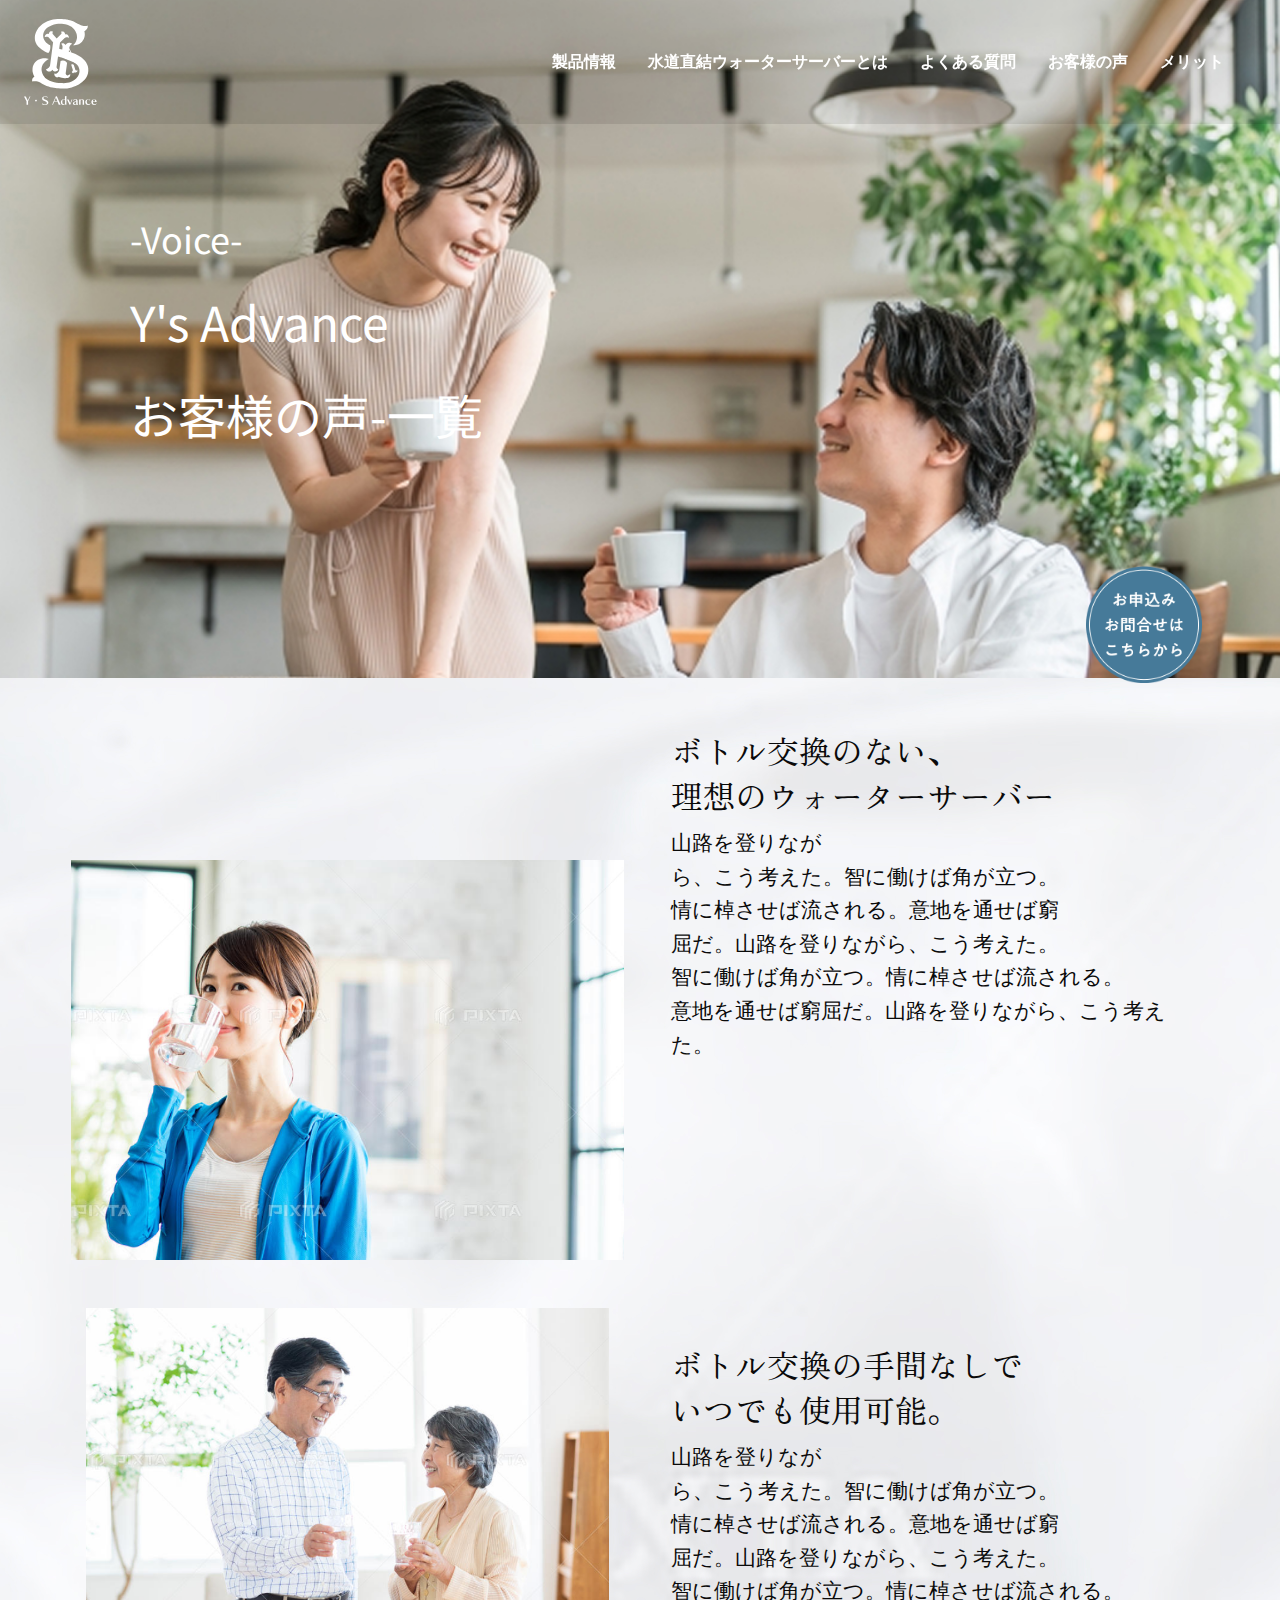
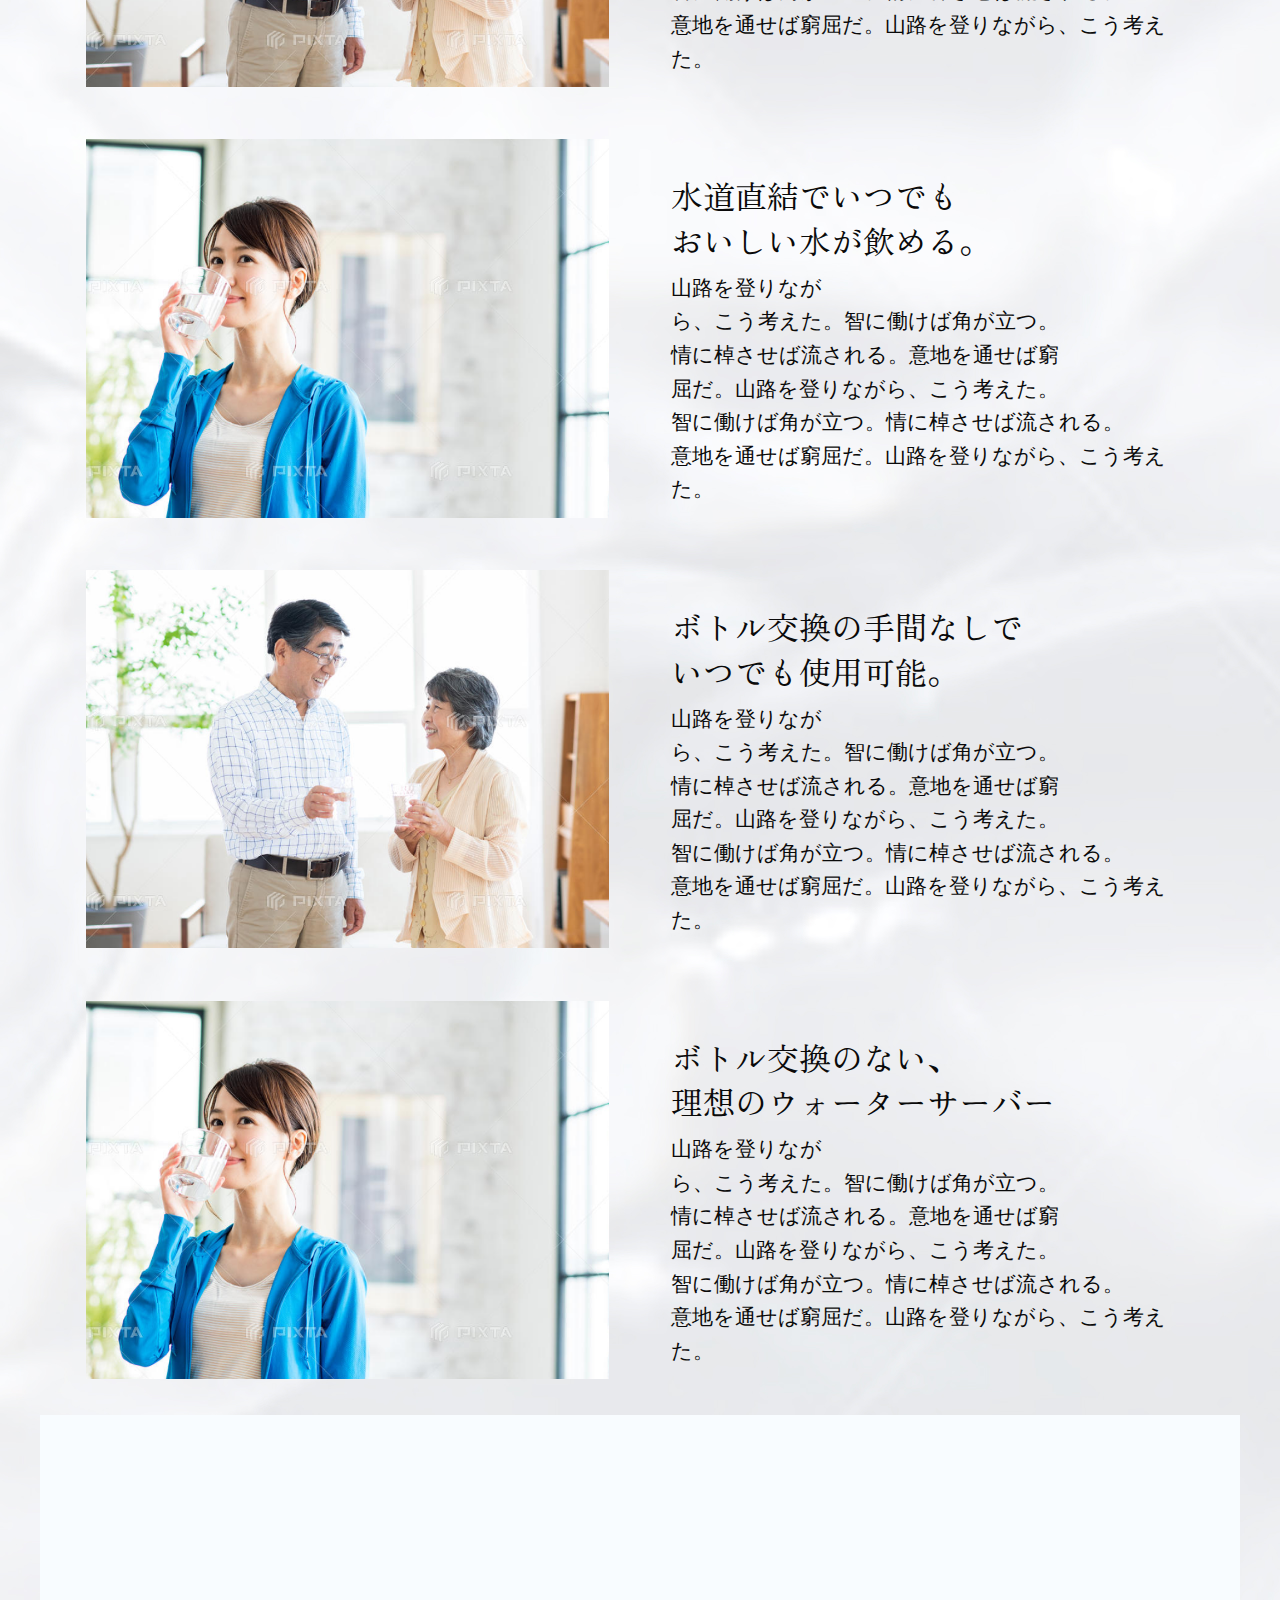
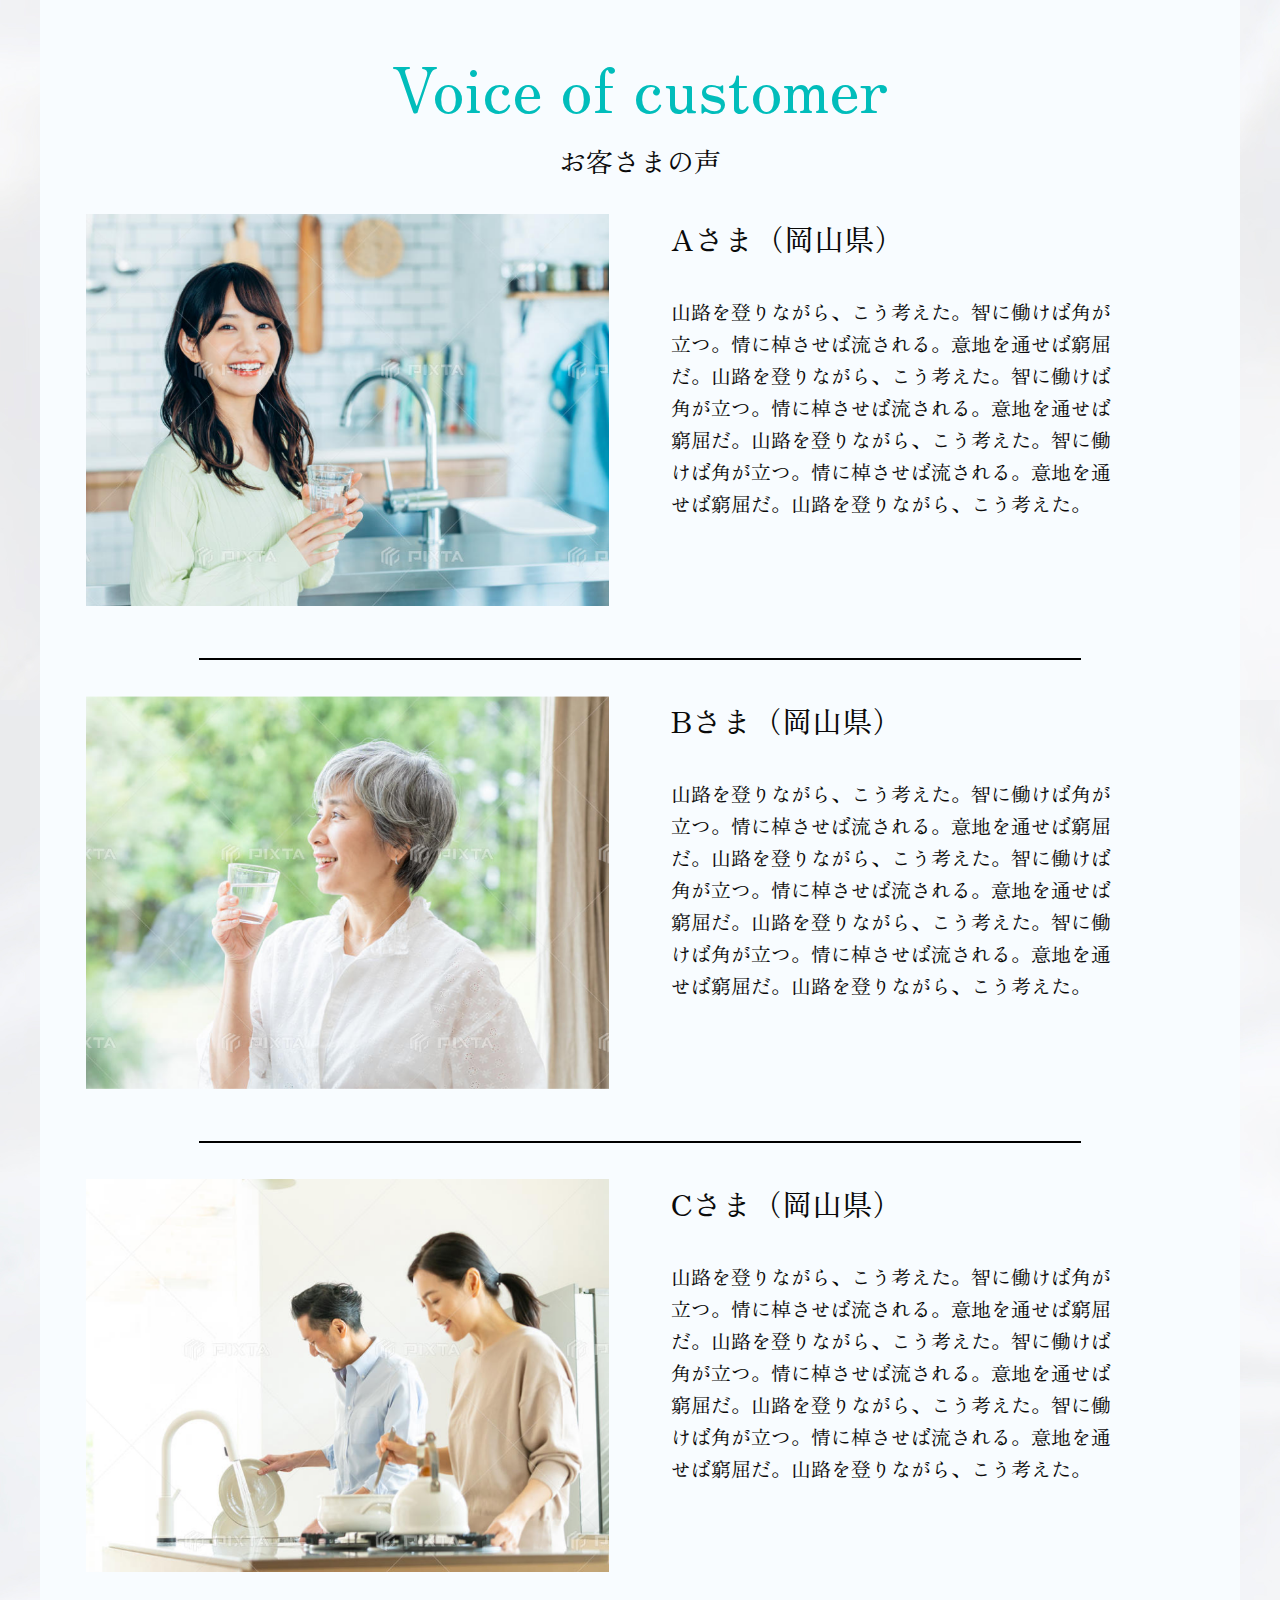
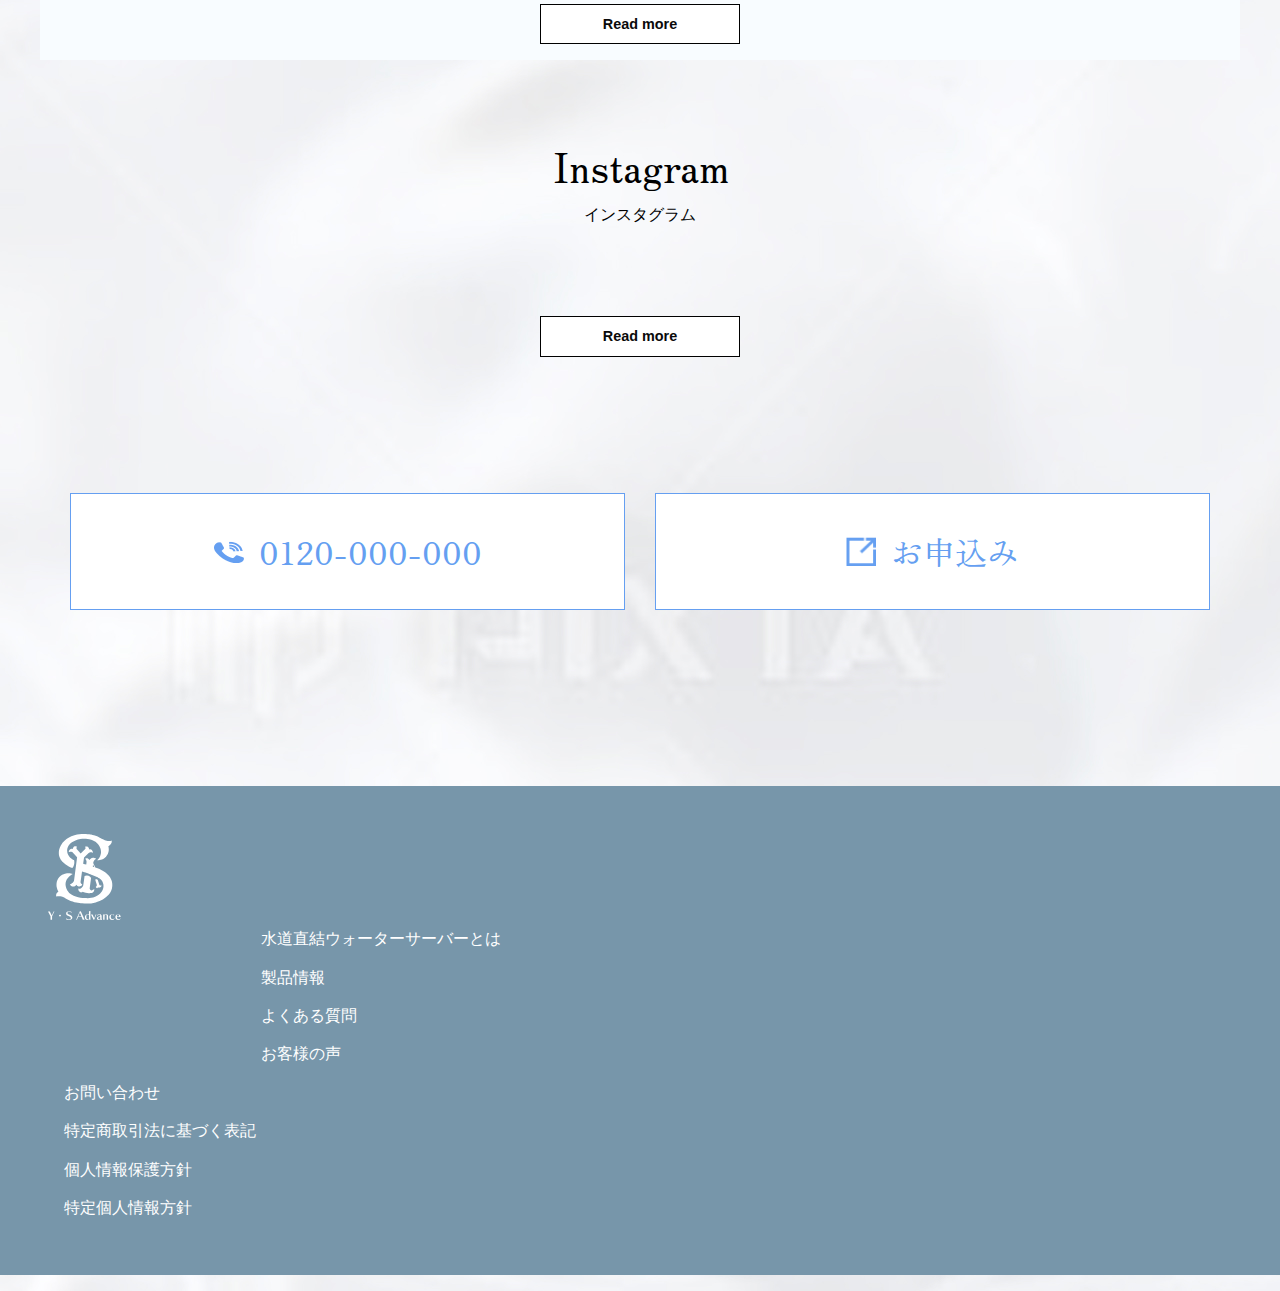
==== voice-detail.html @ 0f312d85 "変更" ====
<!doctype html>
<html class="no-js" lang="en" dir="ltr">

<head>
  <meta charset="utf-8">
  <meta http-equiv="x-ua-compatible" content="ie=edge">
  <meta name="viewport" content="width=device-width, initial-scale=1.0">
  <title>Foundation for Sites</title>
  <link rel="stylesheet" href="css/foundation.css">
  <link rel="stylesheet" href="css/voice.css">
  <link rel="stylesheet" href="https://dhbhdrzi4tiry.cloudfront.net/cdn/sites/foundation.min.css">
  <link rel="preconnect" href="https://fonts.googleapis.com">
  <link rel="preconnect" href="https://fonts.gstatic.com" crossorigin>
  <link href="https://fonts.googleapis.com/css2?family=Josefin+Slab:ital@0;1&family=Noto+Sans+JP:wght@100..900&family=Noto+Sans+KR:wght@100..900&family=Zen+Old+Mincho&display=swap" rel="stylesheet">
  <!-- スワイパー -->
  <link rel="stylesheet" href="https://cdn.jsdelivr.net/npm/swiper@11/swiper-bundle.min.css" />
  <script src="https://cdn.jsdelivr.net/npm/swiper@11/swiper-bundle.min.js"></script>
</head>

<body>








  <section class="mv">
    <div class="top-bar">
      <div class="top-bar-left">
        <ul class="menu">
          <li class="menu-text"><img src="/img/logo.svg" alt=""></li>

        </ul>
      </div>
      <div class="top-bar-right">
        <ul class="menu">
          <li><a href="#">製品情報</a></li>
          <li><a href="#">水道直結ウォーターサーバーとは</a></li>
          <li><a href="#">よくある質問</a></li>
          <li><a href="#">お客様の声</a></li>
          <li><a href="#">メリット</a></li>

        </ul>
      
      </div>
    </div>

    <div class="mv__ttl">
      <p class="ttl_sub">-Voice-</p>
      <p>Y's Advance</p>
      <p>お客様の声-一覧</p>
    </div>
    
 <div class="primary callout">
          <img src="img/mv_cta.png" alt="">
        </div>   
  </section>



  <!-- ここからメイン -->








    <section class="voice">
      <div class="grid-x grid-padding-x grid-container">
        <div class="large-6 medium-6 voice_top">
          <div class="primary callout">
            <img src="img/merit01.png" alt="">
          </div>
        </div>
        <div class="large-6 medium-6 cell">
          <div class="primary callout">
            <div class="large-12 medium-6 cell voice__txt">


      
              <div class="voice__box">
               <h2 class="voice__ttl">ボトル交換のない、<br>
                理想のウォーターサーバー</h2>
                <p class="voice__txt">山路を登りなが<br>
                    ら、こう考えた。智に働けば角が立つ。<br>
                    情に棹させば流される。意地を通せば窮<br>
                    屈だ。山路を登りながら、こう考えた。<br>
                    智に働けば角が立つ。情に棹させば流される。<br>
                    意地を通せば窮屈だ。山路を登りながら、こう考えた。</p>

                

              </div>
      
            </div>          </div>
        </div>
      </div>

      </div>
        
    </section>


    <section class="voice">
      <div class="grid-x grid-padding-x grid-container">
        <div class="large-6 medium-6 cell">
          <div class="primary callout">
            <img src="img/merit02.png" alt="">
          </div>
        </div>
        <div class="large-6 medium-6 cell">
          <div class="primary callout">
            <div class="large-12 medium-6 cell voice__txt">


              <!-- <img src="img/chigai.png" alt=""> -->
      
              <div class="voice__box">
                <h2 class="voice__ttl">ボトル交換の手間なしで<br>
                    いつでも使用可能。</h2>
                 <p class="voice__txt">山路を登りなが<br>
                     ら、こう考えた。智に働けば角が立つ。<br>
                     情に棹させば流される。意地を通せば窮<br>
                     屈だ。山路を登りながら、こう考えた。<br>
                     智に働けば角が立つ。情に棹させば流される。<br>
                     意地を通せば窮屈だ。山路を登りながら、こう考えた。</p>
 
                 
 
               </div>
      
            </div>          </div>
        </div>
      </div>

      </div>
        
    </section>


    <section class="voice">
      <div class="grid-x grid-padding-x grid-container">
        <div class="large-6 medium-6 cell">
          <div class="primary callout">
            <img src="img/merit01.png" alt="">
          </div>
        </div>
        <div class="large-6 medium-6 cell">
          <div class="primary callout">
            <div class="large-12 medium-6 cell voice__txt">


              <!-- <img src="img/chigai.png" alt=""> -->
      
              <div class="voice__box">
                <h2 class="voice__ttl">水道直結でいつでも<br>
                    おいしい水が飲める。</h2>
                 <p class="voice__txt">山路を登りなが<br>
                     ら、こう考えた。智に働けば角が立つ。<br>
                     情に棹させば流される。意地を通せば窮<br>
                     屈だ。山路を登りながら、こう考えた。<br>
                     智に働けば角が立つ。情に棹させば流される。<br>
                     意地を通せば窮屈だ。山路を登りながら、こう考えた。</p>
 
                 
 
               </div>
      
            </div>          </div>
        </div>
      </div>

      </div>
        
    </section>


    <section class="voice">
      <div class="grid-x grid-padding-x grid-container">
        <div class="large-6 medium-6 cell">
          <div class="primary callout">
            <img src="img/merit02.png" alt="">
          </div>
        </div>
        <div class="large-6 medium-6 cell">
          <div class="primary callout">
            <div class="large-12 medium-6 cell voice__txt">


              <!-- <img src="img/chigai.png" alt=""> -->
      
              <div class="voice__box">
                <h2 class="voice__ttl">ボトル交換の手間なしで<br>
                    いつでも使用可能。</h2>
                 <p class="voice__txt">山路を登りなが<br>
                     ら、こう考えた。智に働けば角が立つ。<br>
                     情に棹させば流される。意地を通せば窮<br>
                     屈だ。山路を登りながら、こう考えた。<br>
                     智に働けば角が立つ。情に棹させば流される。<br>
                     意地を通せば窮屈だ。山路を登りながら、こう考えた。</p>
 
                 
 
               </div>
      
            </div>          </div>
        </div>
      </div>

      </div>
        
    </section>


    <section class="voice">
      <div class="grid-x grid-padding-x grid-container">
        <div class="large-6 medium-6 cell">
          <div class="primary callout">
            <img src="img/merit01.png" alt="">
          </div>
        </div>
        <div class="large-6 medium-6 cell">
          <div class="primary callout">
            <div class="large-12 medium-6 cell voice__txt">


              <!-- <img src="img/chigai.png" alt=""> -->
      
              <div class="voice__box">
                <h2 class="voice__ttl">ボトル交換のない、<br>
                 理想のウォーターサーバー</h2>
                 <p class="voice__txt">山路を登りなが<br>
                     ら、こう考えた。智に働けば角が立つ。<br>
                     情に棹させば流される。意地を通せば窮<br>
                     屈だ。山路を登りながら、こう考えた。<br>
                     智に働けば角が立つ。情に棹させば流される。<br>
                     意地を通せば窮屈だ。山路を登りながら、こう考えた。</p>
 
                 
 
               </div>
      
            </div>          </div>
        </div>
      </div>

      </div>
        
    </section>



        <section class="customer grid-container">
      <div class="grid-container">
        <h2 class="sec_ttl">Voice of customer</h2>
        <p>お客さまの声</p>
        <div class="grid-x grid-padding-x customer_ttl">
          <div class="large-6 medium-6 cell">
            <div class="primary callout customer__img">
              <img src="img/customer01.png" alt="">
            </div>
          </div>
          <div class="large-6 medium-6 cell">
            <div class="primary callout">
              <p class="customer__txt">Aさま（岡山県）</p>
              <p class="customer__voice">山路を登りながら、こう考えた。智に働けば角が<br>
                立つ。情に棹させば流される。意地を通せば窮屈<br>
                だ。山路を登りながら、こう考えた。智に働けば<br>
                角が立つ。情に棹させば流される。意地を通せば<br>
                窮屈だ。山路を登りながら、こう考えた。智に働<br>
                けば角が立つ。情に棹させば流される。意地を通<br>
                せば窮屈だ。山路を登りながら、こう考えた。</p>
            </div>
          </div>
        </div>

        <hr class="border-line">

        <div class="grid-x grid-padding-x">
          <div class="large-6 medium-6 cell">
            <div class="primary callout customer__img">
              <img src="img/customer02.png" alt="">
            </div>
          </div>
          <div class="large-6 medium-6 cell">
            <div class="primary callout">
              <p class="customer__txt">Bさま（岡山県）</p>
              <p class="customer__voice">山路を登りながら、こう考えた。智に働けば角が<br>
                立つ。情に棹させば流される。意地を通せば窮屈<br>
                だ。山路を登りながら、こう考えた。智に働けば<br>
                角が立つ。情に棹させば流される。意地を通せば<br>
                窮屈だ。山路を登りながら、こう考えた。智に働<br>
                けば角が立つ。情に棹させば流される。意地を通<br>
                せば窮屈だ。山路を登りながら、こう考えた。</p>
            </div>
          </div>
        </div>

        <hr class="border-line">

        <div class="grid-x grid-padding-x">
          <div class="large-6 medium-6 cell">
            <div class="primary callout life__img">
              <img src="img/customer03.png" alt="">
            </div>
          </div>
          <div class="large-6 medium-6 cell">
            <div class="primary callout">
              <p class="customer__txt">Cさま（岡山県）</p>
              <p class="customer__voice">山路を登りながら、こう考えた。智に働けば角が<br>
                立つ。情に棹させば流される。意地を通せば窮屈<br>
                だ。山路を登りながら、こう考えた。智に働けば<br>
                角が立つ。情に棹させば流される。意地を通せば<br>
                窮屈だ。山路を登りながら、こう考えた。智に働<br>
                けば角が立つ。情に棹させば流される。意地を通<br>
                せば窮屈だ。山路を登りながら、こう考えた。</p>

            </div>
          </div>
        </div>
      </div>
      <div class="button-container">
        <a href="#" class="button" style="color: black;">Read more</a>
      </div>
    </section>





    <section class="insta grid-container">
      <h2 class="sec_ttl">Instagram</h2>
      <p class="insta_sub">インスタグラム</p>
      <div class="grid-x grid-padding-x">
        <div class="large-4 medium-4 small-4 cell">
          <div class="primary callout">
            <img src="img/instabox.png" alt="">
          </div>
        </div>
        <div class="large-4 medium-4 small-4 cell">
          <div class="primary callout">
            <img src="img/instabox.png" alt="">
          </div>
        </div>
        <div class="large-4 medium-4 small-4 cell">
          <div class="primary callout">
            <img src="img/instabox.png" alt="">
          </div>
        </div>
      </div>
    </section>

    <div class="button-container">
      <a href="#" class="button" style="color: black;">Read more</a>
    </div>


    <div class="grid-x grid-padding-x cta cta_btn grid-container">
      <div class="large-6 medium-6 cell">
        <div class="primary callout tel">
          <p>0120-000-000</p>
        </div>
      </div>
      <div class="large-6 medium-6 cell">
        <div class="primary callout contact">
          <p>お申込み</p>
        </div>
      </div>
    </div>

    <!-- <a href="#" class="button">Read more</a>
    <div class="grid-x grid-padding-x cta">
      <div class="large-6 medium-6 cell">
        <div class="primary callout">
          <p>0120-000-000</p>
        </div>
      </div>
      <div class="large-6 medium-6 cell">
        <div class="primary callout">
          <p>お申込み</p>
        </div>
      </div>
    </div>
   -->
    <!-- ここまでメイン -->

  </div>


  <div class="callout large secondary">
    <div class="row">
      <div class="large-4 columns">
        <img src="img/logo.svg" alt="">
      </div>
      <div class="large-3 large-offset-2 columns">
        <ul class="menu vertical">
          <li><a href="#">水道直結ウォーターサーバーとは</a></li>
          <li><a href="#">製品情報</a></li>
          <li><a href="#">よくある質問</a></li>
          <li><a href="#">お客様の声</a></li>
        </ul>
      </div>
      <div class="large-3 columns">
        <ul class="menu vertical">
          <li><a href="#">お問い合わせ</a></li>
          <li><a href="#">特定商取引法に基づく表記</a></li>
          <li><a href="#">個人情報保護方針</a></li>
          <li><a href="#">特定個人情報方針</a></li>
        </ul>
      </div>
    </div>
  </div>

  <!-- スワイパーテスト -->
  <!-- <div class="swiper">
        <div class="swiper-wrapper">
          <div class="swiper-slide">
            <img
                 src="https://junpei-sugiyama.com/wp-content/uploads/2021/01/dog01.jpg"
                 alt=""
                 />
          </div>
          <div class="swiper-slide">
            <img
                 src="https://junpei-sugiyama.com/wp-content/uploads/2021/01/dog02.jpg"
                 alt=""
                 />
          </div>
          <div class="swiper-slide">
            <img
                 src="https://junpei-sugiyama.com/wp-content/uploads/2021/01/dog03.jpg"
                 alt=""
                 />
          </div><div class="swiper-slide">
            <img
                 src="https://junpei-sugiyama.com/wp-content/uploads/2021/01/dog03.jpg"
                 alt=""
                 />
          </div><div class="swiper-slide">
            <img
                 src="https://junpei-sugiyama.com/wp-content/uploads/2021/01/dog03.jpg"
                 alt=""
                 />
          </div><div class="swiper-slide">
            <img
                 src="https://junpei-sugiyama.com/wp-content/uploads/2021/01/dog03.jpg"
                 alt=""
                 />
          </div>
        </div>
      </div> -->
---- css/voice.css ----
.callout.primary {
    background-color: transparent !important;
}

.callout {
    border: none !important;
}

.mv .callout.primary {

    background: #def0fc;
    display: block;
    width: 148px;
    height: 148px;
    position: absolute;
    bottom: -20px;
    margin: 0;
    right: 62px;

}

.mv__ttl {

    height: 100%;
    display: flex;
    flex-direction: column;
    justify-content: center;
    padding-left: 130px;
    color: #fff;

}

.mv__ttl .ttl_sub{

    font-family: "Noto Sans JP", sans-serif;
    font-size: 36px;

}

.mv__ttl p{

    font-family: "Noto Sans JP", sans-serif !important;
    font-size: 48px;
 
}

/* 共通 */
.sec_ttl {
    text-align: center;
    color: #7BBDE7;
    font-family: "Zen Old Mincho", serif !important;

}

a {
    color: inherit !important;
}


.mv {

    background: url(../img/mv_voice.jpg) !important;
    background-position: center left;
    background-size: cover !important;
    background-repeat: no-repeat !important;
    height: 53vw;
    position: relative;
}



.top-bar {
    background-color: rgba(1, 1, 1, 0.09) !important;
}

.top-bar ul {
    background: none !important;
}

.top-bar-right .menu {
    color: #fff !important;
    font-weight: bold;
}



.mv .grid-x {
    /* background: skyblue; */
    width: 73%;
    position: absolute;
    right: 80px;
    bottom: -200px;
    display: flex;
    align-items: center;
    justify-content: space-around;
}

.mv .primary p {
    background: #fff;
}

.mv_title {
    color: #78BAE2;
    font-size: 42px;
    font-family: "Zen Old Mincho", serif;
    display: inline-block;

}

.mv_subtitle {
    font-size: 24px;
    display: inline-block;
}

.mv p {
    font-family: "Zen Old Mincho", serif;

}


.disk {
    background: url(../img/desk_back.jpg) !important;
    padding-top: 193px;
    padding-bottom: 202px;

}

.disk .grid-x {
    padding-top: 74px;

}

.disk h3 {
    color: #7BBDE7;
    font-size: 36px;
    font-family: "Zen Old Mincho", serif;

}

.disk h4 {
    color: #000;
    font-size: 24px;
    padding-top: 31px;
    font-family: "Zen Old Mincho", serif;

}

.disk p {
    font-size: 18px;
    padding-top: 13px;
    font-family: "Zen Old Mincho", serif;

}

.disk .right {
    /* background-color: palevioletred; */
    padding-top: 40px;
}

.disk__server {
    /* background-color: #7BBDE7; */
    margin-top: 20px;
    padding-left: 20px;
}

.disk__server .grid-x {
    width: 80%;
}

.server__txt {
    display: flex;
    align-items: end;
    padding-left: 50px !important;
}

.cta_btn {
    /* background-color: yellow; */
    padding-top: 80px;
    font-family: "Zen Old Mincho", serif;
    font-size: 32px;
    margin-top: -140px;
}

.cta_btn p {

    color: #659FF1;
    background: pink;
    display: inline-block;
    padding-left: 45px;
    background-size: 30px;
    background-position: left center;

}

.tel p {
    /* background: red; */
    background: url(../img/ico_tell.png)no-repeat;
    background-size: 30px;
    background-position: left center;

}

.contact p {
    /* background: red; */
    background: url(../img/ico_link.png)no-repeat;
    background-size: 30px;
    background-position: left center;

}


.chigai {
    padding: 64px 0 41px;
}

.chigai .grid-x {}


.chigai__txt {
    background: #fff;
    align-items: center;

}

.chigai__box {
    position: relative;
    /* padding-bottom: 100px; */
    display: flex;
    flex-direction: column;
    justify-content: center;
    height: 370px;
}

.chigai__p{
    line-height: 2.3;
    font-family: "Zen Old Mincho", serif;

}


.chigai__box::after {
    content: "";
    background: red;
    width: 154px;
    height: 175px;
    display: block;
    position: absolute;
    right: 0;
    bottom: 21px;
    background: url(../img/chigai_img.png) top center/contain;
}

.large-12 .medium-6 .cell .chigai__txt {
    position: relative;
    /* 相対位置指定 */
    width: 300px;
    /* コンテナの幅 */
    height: 200px;
    /* コンテナの高さ */
}

img.chigai_img_02 {
    position: absolute;
    bottom: 10px;
    right: 40px;
    width: 153px;
    height: 200px;
}

.large-12.medium-6.cell.chigai__txt {
    position: relative;
    top: 72px;
}

.tigai__txt1 {
    color: #0087CC;
    font-size: 24px;
    font-weight: bold;
}

.tigai__txt2 {
    background-color: #E6F7FF;
    padding: 10px 0;
    text-align: center;
    color: #0087CC;
    font-size: 22px;
    font-weight: bold;
}

.merit {
    padding-top: 193px;
    border-radius: 50px;
    position: relative;
}

.merit1::before {
    content: "";
    background: #F8FCFF;
    top: 440px;
    left: 0%;
    position: absolute;
    width: 100%;
    height: 100%;
    border-radius: 50px;
    z-index: -1;
}


.merit h2 {
    font-size: 48px;

}


.life {
    /* background-color: pink; */
    padding-top: 151px;
}

.life .life__txt1 {
    font-size: 48px;
    color: #C9BE90;

}

.life .life__txt2 {
    font-size: 48px !important;
    color: #01BDBB !important;
}

.life .life__txt3 {
    font-size: 48px;
    color: #EABAA7;
}

.life h2 {
    font-size: 64px;
}

.life p {
    font-size: 27px;
    /* font-family: "Zen Old Mincho", serif; */

}

.life__desk {
    font-size: 24px !important;
}

/* .primary .callout1{
    position: relative;

} */


.customer {
    padding-top: 226px;
    background: #F8FCFF;


}

.customer h2 {
    color: #01BDBB;
    font-size: 64px;
}

.customer p {
    font-size: 27px;
    font-family: "Zen Old Mincho", serif;

}

.customer .customer__txt {
    text-align: left;
    font-size: 30px;
}

.customer .customer__voice {
    text-align: left;
    padding-top: 18px;
    font-size: 20px;
}


.border-line {
    width: 880px;
    border: 1px solid #000;
    /* ボーダーのスタイルを指定 */
    margin: 20px auto;
    /* 中央寄せと上下のマージン */
}


.faq {
    /* background-color: pink; */
    padding-top: 126px;
}


.insta {
    /* background-color: yellow; */
    padding-top: 78px;
}

.insta h2 {
    font-family: "Jacques Francois", sans-serif;
}


.cta_btn .tel {
    border: 1px #659FF1 solid !important;
    text-align: center;
    background-color: #fff !important;

}

.cta_btn .contact {
    border: 1px #659FF1 solid !important;
    text-align: center;
    background-color: #fff !important;
}

.cta_btn .callout {
    margin: 0 0 1rem;
    padding: 2rem;
}

.cta_btn {
    padding-top: 260px;
    padding-bottom: 160px;
}

.chigai h2 {
    color: #fff;
    background-color: #0087CC;
    padding: 10px 0;
    font-family: "Noto Sans JP", sans-serif !important;
}

.chigai img {
    padding-top: 72px;
}

.tigai__txt2 {
    background-color: #E6F7FF;
    padding: 10px 0;
    text-align: center;
    color: #0087CC;
}

.tigai__txt1 {
    color: #0087CC;
}






.merit1__title:before {
    content: "メリット";
    display: block;
    font-size: 14px;
    margin-bottom: 12px;
}

.merit1__title:after {
    content: "";
    display: block;
    margin-bottom: 12px;
    border-left: 1px solid #7BBDE7;
    width: 10px;
    height: 251px;
    position: absolute;
    top: 50%;
    left: -10px;
    transform: translate(0, -50%);
}

.merit1__title {
    padding-top: 89px;
    color: #7BBDE7;
    font-size: 200px;
    position: relative;
    font-family: "Zen Old Mincho", serif;
}

.merit1__img__1 {
    padding-top: 287px !important;
}

.merit1__txt {
    color: #7BBDE7;
    font-family: "Zen Old Mincho", serif;
    font-size: 36px;
}

.accordion {
    text-align: center;
    padding-top: 108px;
    color: #7BBDE7;
    font-family: "Zen Old Mincho", serif;

}

.mirit1__graph__txt {
    padding-top: 25px;
    text-align: center;
    font-family: "Zen Old Mincho", serif;
    font-size: 24px;
    color: #000;
}

.graph__img {
    text-align: center;
    text-align: center;
    padding: 0 300px;
}




.merit2__title:before {
    content: "メリット";
    display: block;
    font-size: 14px;
    margin-bottom: 12px;
}

.merit2__title:after {
    content: "";
    display: block;
    margin-bottom: 12px;
    border-left: 1px solid #7BBDE7;
    width: 10px;
    height: 251px;
    position: absolute;
    top: 50%;
    left: -10px;
    transform: translate(0, -50%);
}



.merit2__title {
    padding-top: 117px;
    color: #7BBDE7;
    font-size: 200px;
    position: relative;
    font-family: "Zen Old Mincho", serif;
}

.merit2__img {
    padding-top: 253px !important;
}

.merit2__txt {
    padding-top: 104px;
    color: #7BBDE7;
    font-size: 36px;
    font-family: "Zen Old Mincho", serif;

}

.merit3__title {
    color: #7BBDE7;
    font-size: 200px;
    position: relative;
    font-family: "Zen Old Mincho", serif;
}

.merit3__title:before {
    content: "メリット";
    display: block;
    font-size: 14px;
    margin-bottom: 12px;
}

.merit3__title:after {
    content: "";
    display: block;
    margin-bottom: 12px;
    border-left: 1px solid #7BBDE7;
    width: 10px;
    height: 251px;
    position: absolute;
    top: 50%;
    left: -10px;
    transform: translate(0, -50%);
}



.merit3__txt {

    color: #7BBDE7;
    font-size: 36px;
    font-family: "Zen Old Mincho", serif;

}

.life_ttl_sub {
    text-align: center;
}

.life .grid-x {
    border-radius: 50px;
    box-shadow: 0px 4px 4px 0px #00000040;
    margin-top: 45px;
}

/* .life .grid-x:not(:first-child){
    margin-top: 45px;
} */

/* life */
.life {}

.life__desk {
    border-left: 1px #000 solid;
    border-right: 1px #000 solid;
    display: inline-block;
    padding: 0 27px;
    text-align: center;
}

.life__item {}

.life__img {}

.life__txt {
    display: flex;
    justify-content: center;
    align-items: center;
}

.life__txt .primary {}

.life__ttl {
    display: flex;
    justify-content: center;
}

.life .grid-x:nth-of-type(1) {
    background-color: #D3CAA3;
}

.life .grid-x:nth-of-type(2) {
    background-color: #BBDCDC;
}

.life .grid-x:nth-of-type(3) {
    background-color: #F0D6CB;
}



.customer p {
    text-align: center;
}



.faq p {
    text-align: center;
}

.faq p {
    color: #000;
    font-size: 27px;
    font-family: "Zen Old Mincho", serif !important;

}

.faq .faq_sub {
    font-size: 27px !important;
    font-family: "Zen Old Mincho", serif !important;

}

.faq a {
    color: #000;
    font-family: "Zen Old Mincho", serif !important;
    font-size: 27px;

}

.faq h2 {
    font-size: 64px;
}


.callout.secondary {
    background-color: #7796AA !important;
    width: 100% !important;
}

.callout.secondary a {
    color: #fff !important;
}

.merit1 .cell {
    padding: 0;
}

.callout.primary {
    background-color: #def0fc;
}


.insta h2 {
    text-align: center;
    color: #000;
}

.insta p {
    text-align: center;
    color: #000;
}

.button-container {
    text-align: center;

}

.button {
    /* その他のボタンのスタイル */
    background-color: white !important;
    border: 1px #000 solid !important;
    width: 200px;
    font-weight: bold;
}

ul.accordion {
    width: 100%;
    padding: 10px;
    background-color: #79CFCF;
    border: none;
    text-align: left;
    cursor: pointer;
}


/* .zen-old-mincho-regular {
    
    font-weight: 400;
    font-style: normal;
  } */



/* スワイパー */
.swiper-slide img {
    height: auto;
    width: 100%;
}

.accordion {
    padding-top: 44px;
}

h2.voice__ttl{
    font-size: 32px;
    font-family: "Zen Old Mincho", serif !important;
    padding-top: 34px;
}

p.voice__txt{
    font-size: 21px;
}



img.voice_icn {
    width: 81px;
    height: 85px;
}  


body {
    background: url(../img/desk_back.jpg) !important;

}

.voice_top{
    margin-top: 166px;
}

.voice_top_img{

    padding-top: 180px;

}
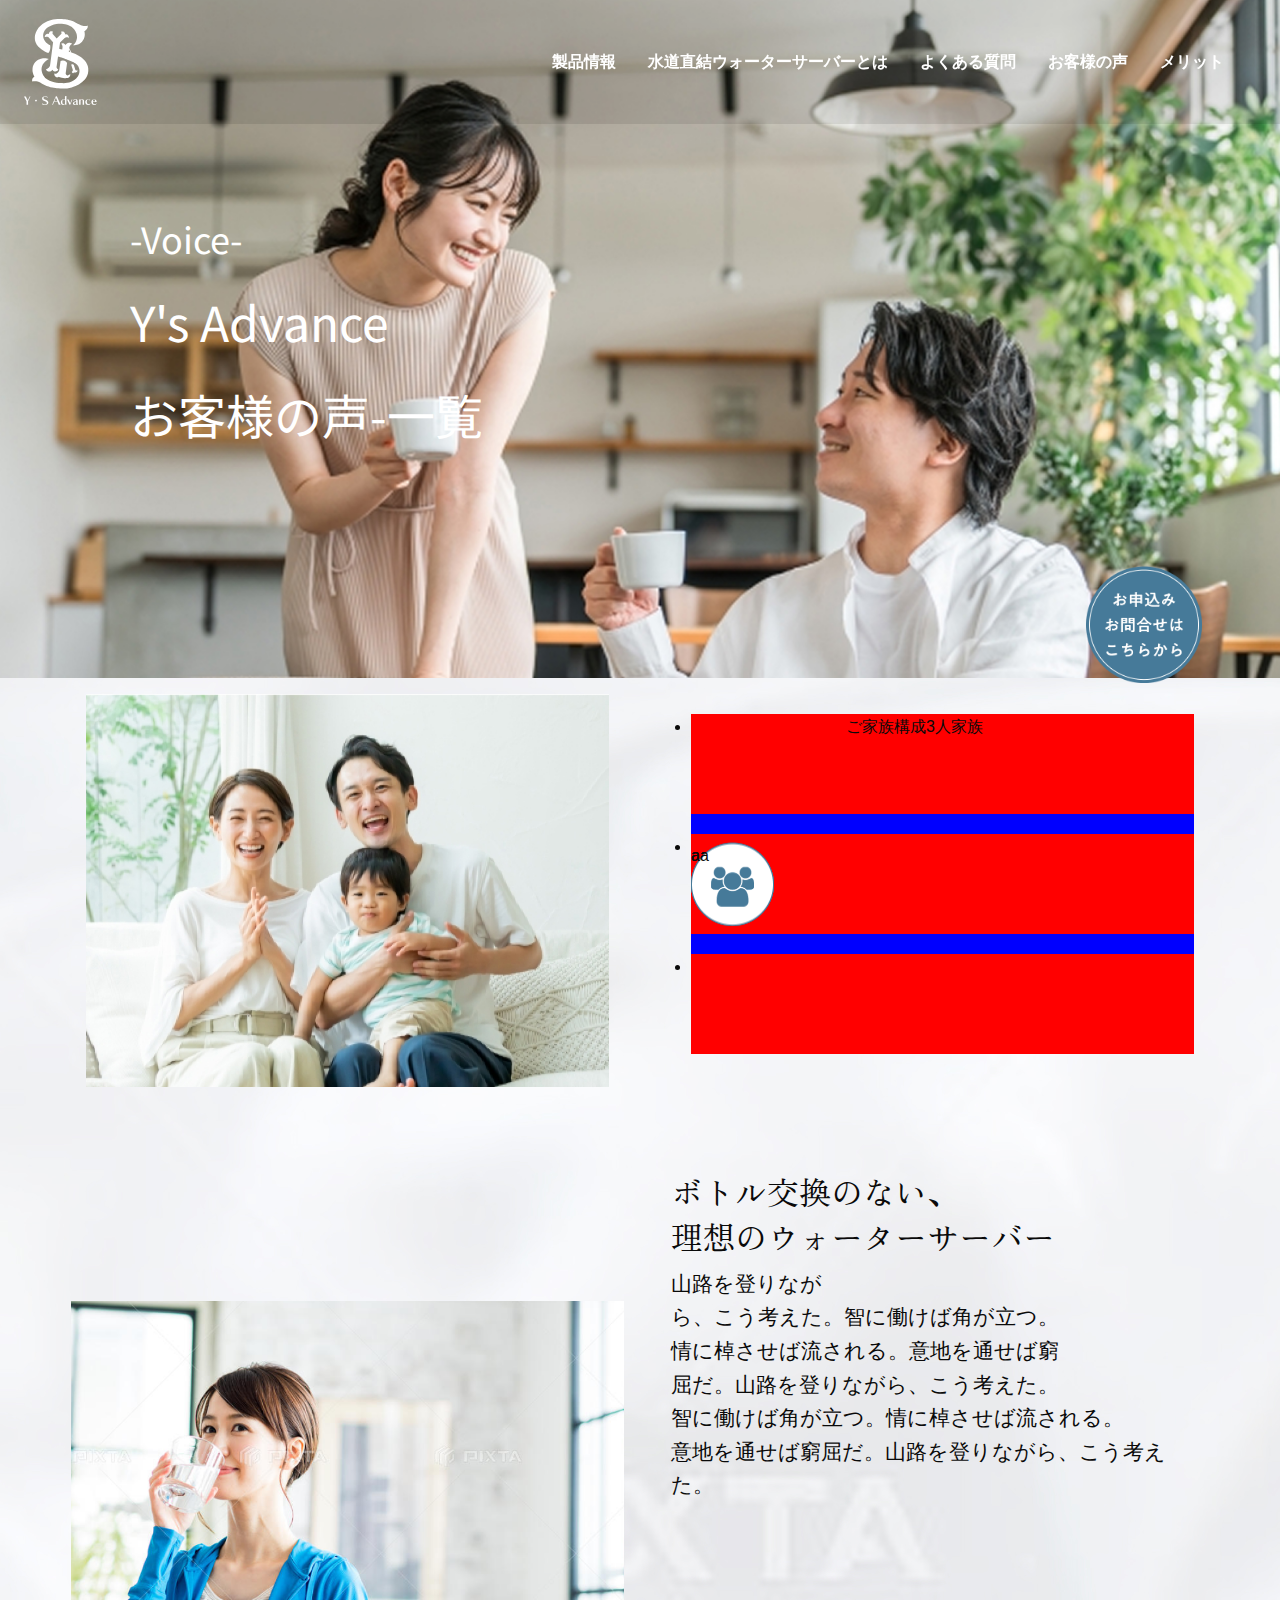
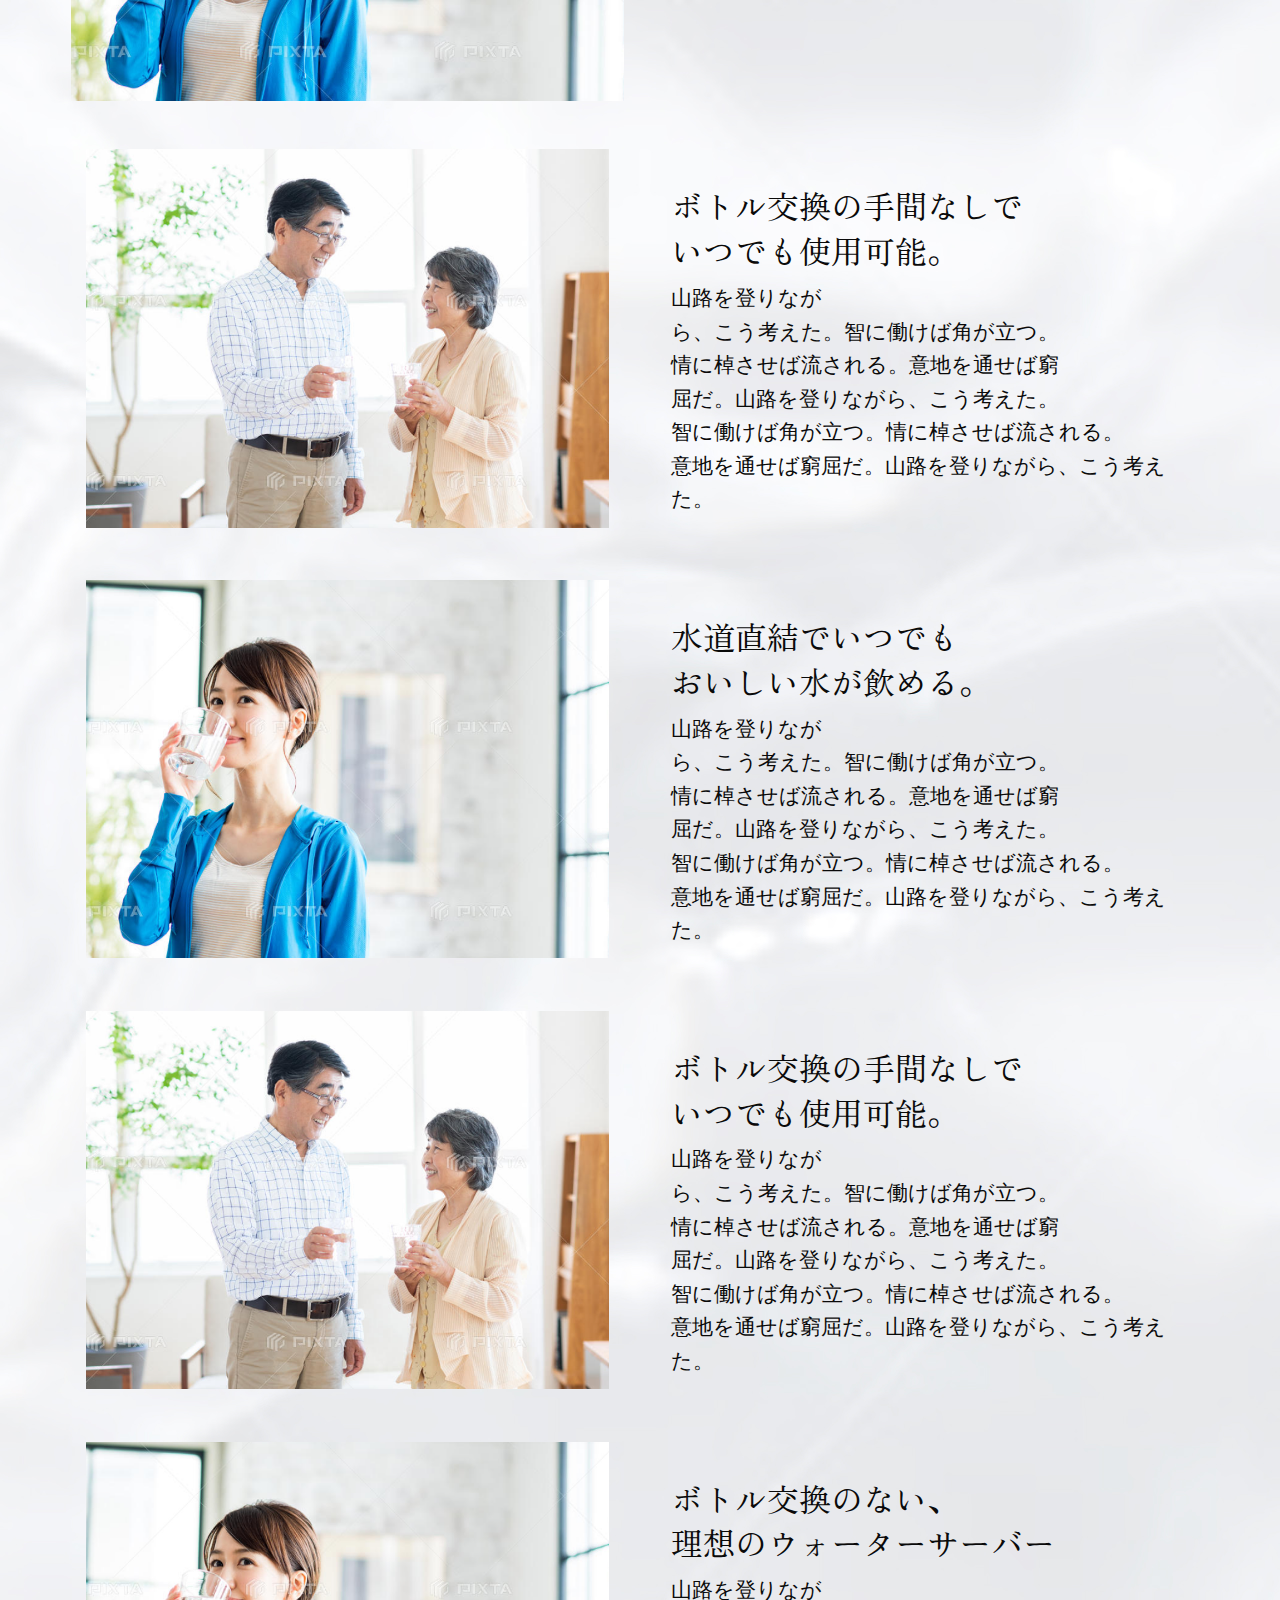
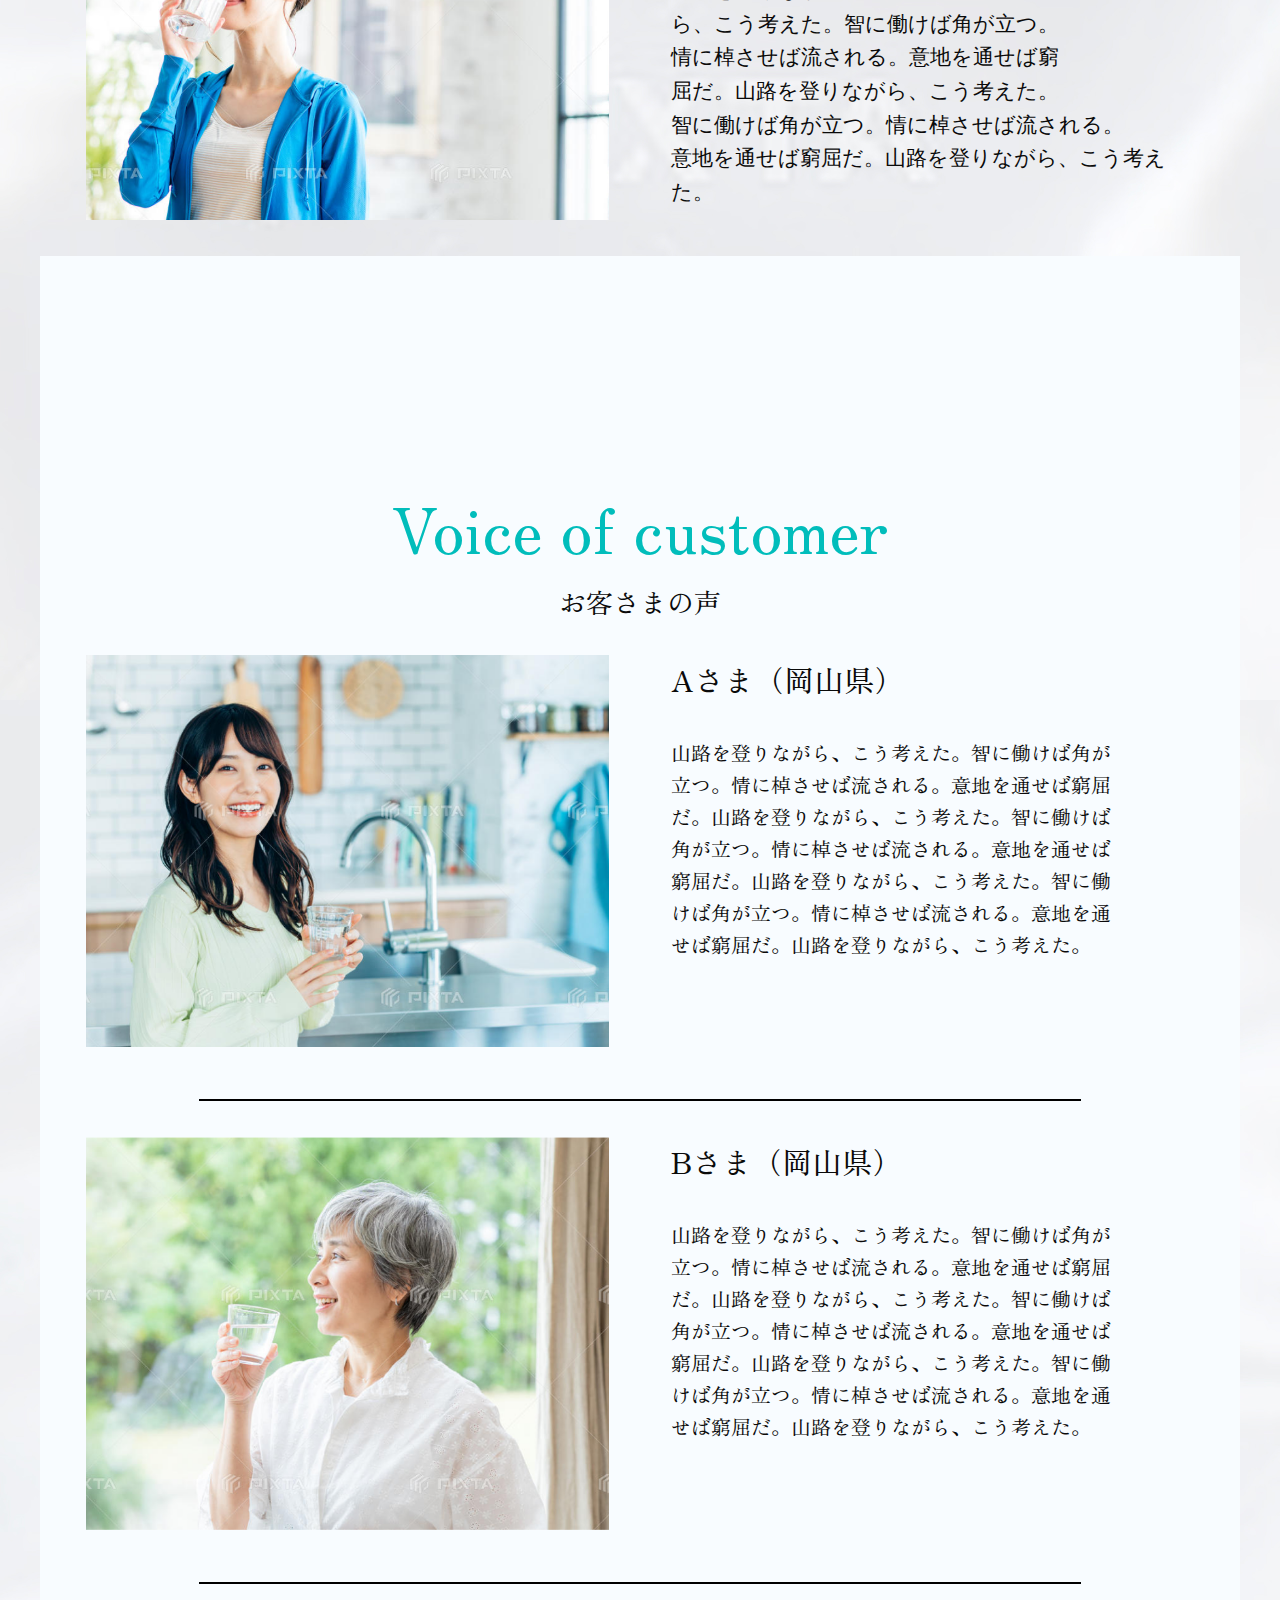
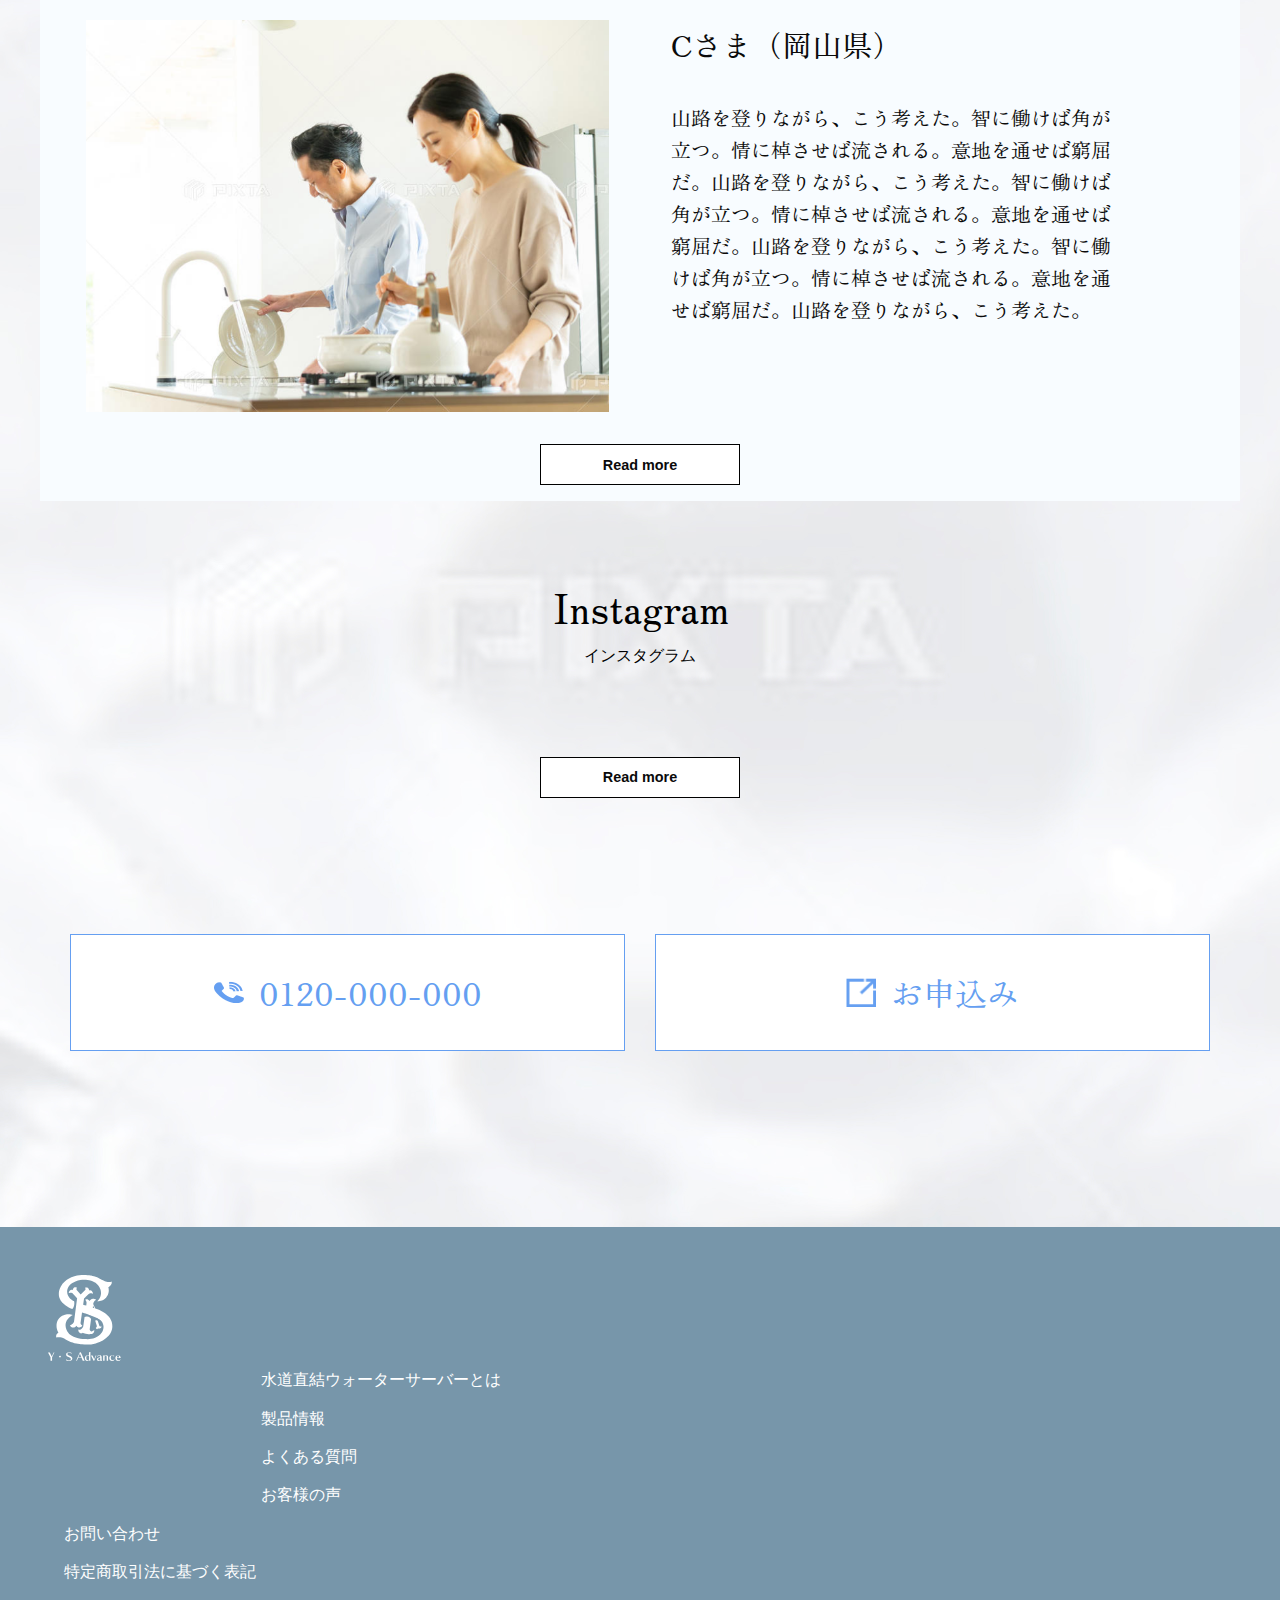
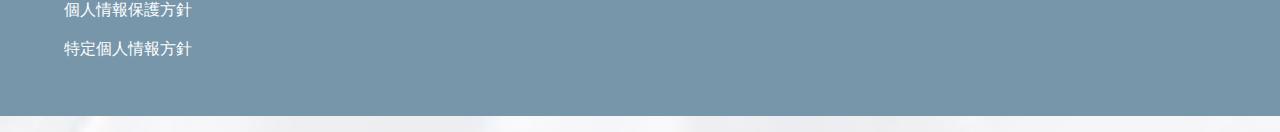
==== commit 78b55de6: "変更" ====
--- a/voice-detail.html
+++ b/voice-detail.html
@@ -2,19 +2,22 @@
 <html class="no-js" lang="en" dir="ltr">
 
 <head>
-  <meta charset="utf-8">
-  <meta http-equiv="x-ua-compatible" content="ie=edge">
-  <meta name="viewport" content="width=device-width, initial-scale=1.0">
-  <title>Foundation for Sites</title>
-  <link rel="stylesheet" href="css/foundation.css">
-  <link rel="stylesheet" href="css/voice.css">
-  <link rel="stylesheet" href="https://dhbhdrzi4tiry.cloudfront.net/cdn/sites/foundation.min.css">
-  <link rel="preconnect" href="https://fonts.googleapis.com">
-  <link rel="preconnect" href="https://fonts.gstatic.com" crossorigin>
-  <link href="https://fonts.googleapis.com/css2?family=Josefin+Slab:ital@0;1&family=Noto+Sans+JP:wght@100..900&family=Noto+Sans+KR:wght@100..900&family=Zen+Old+Mincho&display=swap" rel="stylesheet">
-  <!-- スワイパー -->
-  <link rel="stylesheet" href="https://cdn.jsdelivr.net/npm/swiper@11/swiper-bundle.min.css" />
-  <script src="https://cdn.jsdelivr.net/npm/swiper@11/swiper-bundle.min.js"></script>
+    <meta charset="utf-8">
+    <meta http-equiv="x-ua-compatible" content="ie=edge">
+    <meta name="viewport" content="width=device-width, initial-scale=1.0">
+    <title>Foundation for Sites</title>
+    <link rel="stylesheet" href="css/foundation.css">
+    <link rel="stylesheet" href="css/voice.css">
+    <link rel="stylesheet" href="css/voice-detail.css">
+    <link rel="stylesheet" href="https://dhbhdrzi4tiry.cloudfront.net/cdn/sites/foundation.min.css">
+    <link rel="preconnect" href="https://fonts.googleapis.com">
+    <link rel="preconnect" href="https://fonts.gstatic.com" crossorigin>
+    <link
+        href="https://fonts.googleapis.com/css2?family=Josefin+Slab:ital@0;1&family=Noto+Sans+JP:wght@100..900&family=Noto+Sans+KR:wght@100..900&family=Zen+Old+Mincho&display=swap"
+        rel="stylesheet">
+    <!-- スワイパー -->
+    <link rel="stylesheet" href="https://cdn.jsdelivr.net/npm/swiper@11/swiper-bundle.min.css" />
+    <script src="https://cdn.jsdelivr.net/npm/swiper@11/swiper-bundle.min.js"></script>
 </head>
 
 <body>
@@ -26,41 +29,58 @@
 
 
 
-  <section class="mv">
-    <div class="top-bar">
-      <div class="top-bar-left">
-        <ul class="menu">
-          <li class="menu-text"><img src="/img/logo.svg" alt=""></li>
-
-        </ul>
-      </div>
-      <div class="top-bar-right">
-        <ul class="menu">
-          <li><a href="#">製品情報</a></li>
-          <li><a href="#">水道直結ウォーターサーバーとは</a></li>
-          <li><a href="#">よくある質問</a></li>
-          <li><a href="#">お客様の声</a></li>
-          <li><a href="#">メリット</a></li>
-
-        </ul>
-      
-      </div>
-    </div>
-
-    <div class="mv__ttl">
-      <p class="ttl_sub">-Voice-</p>
-      <p>Y's Advance</p>
-      <p>お客様の声-一覧</p>
-    </div>
-    
- <div class="primary callout">
-          <img src="img/mv_cta.png" alt="">
-        </div>   
-  </section>
-
-
-
-  <!-- ここからメイン -->
+    <section class="mv">
+        <div class="top-bar">
+            <div class="top-bar-left">
+                <ul class="menu">
+                    <li class="menu-text"><img src="/img/logo.svg" alt=""></li>
+
+                </ul>
+            </div>
+            <div class="top-bar-right">
+                <ul class="menu">
+                    <li><a href="#">製品情報</a></li>
+                    <li><a href="#">水道直結ウォーターサーバーとは</a></li>
+                    <li><a href="#">よくある質問</a></li>
+                    <li><a href="#">お客様の声</a></li>
+                    <li><a href="#">メリット</a></li>
+
+                </ul>
+
+            </div>
+        </div>
+
+        <div class="mv__ttl">
+            <p class="ttl_sub">-Voice-</p>
+            <p>Y's Advance</p>
+            <p>お客様の声-一覧</p>
+        </div>
+
+        <div class="primary callout">
+            <img src="img/mv_cta.png" alt="">
+        </div>
+    </section>
+
+
+
+    <!-- ここからメイン -->
+
+    <div class="grid-x grid-padding-x grid-container kazoku">
+        <div class="large-6 medium-6 cell">
+            <div class="primary callout">
+                <img src="img/voice_kazoku.jpg" alt="">
+            </div>
+        </div>
+        <div class="large-6 medium-6 cell">
+            <div class="primary callout">
+                <ul class="kazoku__list">
+                    <li class="kazoku__item"><span>ご家族構成</span><span>3人家族</span></li>
+                    <li class="kazoku__item"></li>
+                    <li class="kazoku__item"></li>
+                </ul>
+            </div>
+        </div>
+    </div>
 
 
 
@@ -70,306 +90,313 @@
 
 
     <section class="voice">
-      <div class="grid-x grid-padding-x grid-container">
-        <div class="large-6 medium-6 voice_top">
-          <div class="primary callout">
-            <img src="img/merit01.png" alt="">
-          </div>
-        </div>
+        <div class="grid-x grid-padding-x grid-container">
+            <div class="large-6 medium-6 voice_top">
+                <div class="primary callout">
+                    <img src="img/merit01.png" alt="">
+                </div>
+            </div>
+            <div class="large-6 medium-6 cell">
+                <div class="primary callout">
+                    <div class="large-12 medium-6 cell voice__txt">
+
+
+
+
+
+                        <div class="voice__box">
+                            <h2 class="voice__ttl">ボトル交換のない、<br>
+                                理想のウォーターサーバー</h2>
+                            <p class="voice__txt">山路を登りなが<br>
+                                ら、こう考えた。智に働けば角が立つ。<br>
+                                情に棹させば流される。意地を通せば窮<br>
+                                屈だ。山路を登りながら、こう考えた。<br>
+                                智に働けば角が立つ。情に棹させば流される。<br>
+                                意地を通せば窮屈だ。山路を登りながら、こう考えた。</p>
+
+
+
+                        </div>
+
+                    </div>
+                </div>
+            </div>
+        </div>
+
+        </div>
+
+    </section>
+
+
+    <section class="voice">
+        <div class="grid-x grid-padding-x grid-container">
+            <div class="large-6 medium-6 cell">
+                <div class="primary callout">
+                    <img src="img/merit02.png" alt="">
+                </div>
+            </div>
+            <div class="large-6 medium-6 cell">
+                <div class="primary callout">
+                    <div class="large-12 medium-6 cell voice__txt">
+
+
+                        <!-- <img src="img/chigai.png" alt=""> -->
+
+                        <div class="voice__box">
+                            <h2 class="voice__ttl">ボトル交換の手間なしで<br>
+                                いつでも使用可能。</h2>
+                            <p class="voice__txt">山路を登りなが<br>
+                                ら、こう考えた。智に働けば角が立つ。<br>
+                                情に棹させば流される。意地を通せば窮<br>
+                                屈だ。山路を登りながら、こう考えた。<br>
+                                智に働けば角が立つ。情に棹させば流される。<br>
+                                意地を通せば窮屈だ。山路を登りながら、こう考えた。</p>
+
+
+
+                        </div>
+
+                    </div>
+                </div>
+            </div>
+        </div>
+
+        </div>
+
+    </section>
+
+
+    <section class="voice">
+        <div class="grid-x grid-padding-x grid-container">
+            <div class="large-6 medium-6 cell">
+                <div class="primary callout">
+                    <img src="img/merit01.png" alt="">
+                </div>
+            </div>
+            <div class="large-6 medium-6 cell">
+                <div class="primary callout">
+                    <div class="large-12 medium-6 cell voice__txt">
+
+
+                        <!-- <img src="img/chigai.png" alt=""> -->
+
+                        <div class="voice__box">
+                            <h2 class="voice__ttl">水道直結でいつでも<br>
+                                おいしい水が飲める。</h2>
+                            <p class="voice__txt">山路を登りなが<br>
+                                ら、こう考えた。智に働けば角が立つ。<br>
+                                情に棹させば流される。意地を通せば窮<br>
+                                屈だ。山路を登りながら、こう考えた。<br>
+                                智に働けば角が立つ。情に棹させば流される。<br>
+                                意地を通せば窮屈だ。山路を登りながら、こう考えた。</p>
+
+
+
+                        </div>
+
+                    </div>
+                </div>
+            </div>
+        </div>
+
+        </div>
+
+    </section>
+
+
+    <section class="voice">
+        <div class="grid-x grid-padding-x grid-container">
+            <div class="large-6 medium-6 cell">
+                <div class="primary callout">
+                    <img src="img/merit02.png" alt="">
+                </div>
+            </div>
+            <div class="large-6 medium-6 cell">
+                <div class="primary callout">
+                    <div class="large-12 medium-6 cell voice__txt">
+
+
+                        <!-- <img src="img/chigai.png" alt=""> -->
+
+                        <div class="voice__box">
+                            <h2 class="voice__ttl">ボトル交換の手間なしで<br>
+                                いつでも使用可能。</h2>
+                            <p class="voice__txt">山路を登りなが<br>
+                                ら、こう考えた。智に働けば角が立つ。<br>
+                                情に棹させば流される。意地を通せば窮<br>
+                                屈だ。山路を登りながら、こう考えた。<br>
+                                智に働けば角が立つ。情に棹させば流される。<br>
+                                意地を通せば窮屈だ。山路を登りながら、こう考えた。</p>
+
+
+
+                        </div>
+
+                    </div>
+                </div>
+            </div>
+        </div>
+
+        </div>
+
+    </section>
+
+
+    <section class="voice">
+        <div class="grid-x grid-padding-x grid-container">
+            <div class="large-6 medium-6 cell">
+                <div class="primary callout">
+                    <img src="img/merit01.png" alt="">
+                </div>
+            </div>
+            <div class="large-6 medium-6 cell">
+                <div class="primary callout">
+                    <div class="large-12 medium-6 cell voice__txt">
+
+
+                        <!-- <img src="img/chigai.png" alt=""> -->
+
+                        <div class="voice__box">
+                            <h2 class="voice__ttl">ボトル交換のない、<br>
+                                理想のウォーターサーバー</h2>
+                            <p class="voice__txt">山路を登りなが<br>
+                                ら、こう考えた。智に働けば角が立つ。<br>
+                                情に棹させば流される。意地を通せば窮<br>
+                                屈だ。山路を登りながら、こう考えた。<br>
+                                智に働けば角が立つ。情に棹させば流される。<br>
+                                意地を通せば窮屈だ。山路を登りながら、こう考えた。</p>
+
+
+
+                        </div>
+
+                    </div>
+                </div>
+            </div>
+        </div>
+
+        </div>
+
+    </section>
+
+
+
+    <section class="customer grid-container">
+        <div class="grid-container">
+            <h2 class="sec_ttl">Voice of customer</h2>
+            <p>お客さまの声</p>
+            <div class="grid-x grid-padding-x customer_ttl">
+                <div class="large-6 medium-6 cell">
+                    <div class="primary callout customer__img">
+                        <img src="img/customer01.png" alt="">
+                    </div>
+                </div>
+                <div class="large-6 medium-6 cell">
+                    <div class="primary callout">
+                        <p class="customer__txt">Aさま（岡山県）</p>
+                        <p class="customer__voice">山路を登りながら、こう考えた。智に働けば角が<br>
+                            立つ。情に棹させば流される。意地を通せば窮屈<br>
+                            だ。山路を登りながら、こう考えた。智に働けば<br>
+                            角が立つ。情に棹させば流される。意地を通せば<br>
+                            窮屈だ。山路を登りながら、こう考えた。智に働<br>
+                            けば角が立つ。情に棹させば流される。意地を通<br>
+                            せば窮屈だ。山路を登りながら、こう考えた。</p>
+                    </div>
+                </div>
+            </div>
+
+            <hr class="border-line">
+
+            <div class="grid-x grid-padding-x">
+                <div class="large-6 medium-6 cell">
+                    <div class="primary callout customer__img">
+                        <img src="img/customer02.png" alt="">
+                    </div>
+                </div>
+                <div class="large-6 medium-6 cell">
+                    <div class="primary callout">
+                        <p class="customer__txt">Bさま（岡山県）</p>
+                        <p class="customer__voice">山路を登りながら、こう考えた。智に働けば角が<br>
+                            立つ。情に棹させば流される。意地を通せば窮屈<br>
+                            だ。山路を登りながら、こう考えた。智に働けば<br>
+                            角が立つ。情に棹させば流される。意地を通せば<br>
+                            窮屈だ。山路を登りながら、こう考えた。智に働<br>
+                            けば角が立つ。情に棹させば流される。意地を通<br>
+                            せば窮屈だ。山路を登りながら、こう考えた。</p>
+                    </div>
+                </div>
+            </div>
+
+            <hr class="border-line">
+
+            <div class="grid-x grid-padding-x">
+                <div class="large-6 medium-6 cell">
+                    <div class="primary callout life__img">
+                        <img src="img/customer03.png" alt="">
+                    </div>
+                </div>
+                <div class="large-6 medium-6 cell">
+                    <div class="primary callout">
+                        <p class="customer__txt">Cさま（岡山県）</p>
+                        <p class="customer__voice">山路を登りながら、こう考えた。智に働けば角が<br>
+                            立つ。情に棹させば流される。意地を通せば窮屈<br>
+                            だ。山路を登りながら、こう考えた。智に働けば<br>
+                            角が立つ。情に棹させば流される。意地を通せば<br>
+                            窮屈だ。山路を登りながら、こう考えた。智に働<br>
+                            けば角が立つ。情に棹させば流される。意地を通<br>
+                            せば窮屈だ。山路を登りながら、こう考えた。</p>
+
+                    </div>
+                </div>
+            </div>
+        </div>
+        <div class="button-container">
+            <a href="#" class="button" style="color: black;">Read more</a>
+        </div>
+    </section>
+
+
+
+
+
+    <section class="insta grid-container">
+        <h2 class="sec_ttl">Instagram</h2>
+        <p class="insta_sub">インスタグラム</p>
+        <div class="grid-x grid-padding-x">
+            <div class="large-4 medium-4 small-4 cell">
+                <div class="primary callout">
+                    <img src="img/instabox.png" alt="">
+                </div>
+            </div>
+            <div class="large-4 medium-4 small-4 cell">
+                <div class="primary callout">
+                    <img src="img/instabox.png" alt="">
+                </div>
+            </div>
+            <div class="large-4 medium-4 small-4 cell">
+                <div class="primary callout">
+                    <img src="img/instabox.png" alt="">
+                </div>
+            </div>
+        </div>
+    </section>
+
+    <div class="button-container">
+        <a href="#" class="button" style="color: black;">Read more</a>
+    </div>
+
+
+    <div class="grid-x grid-padding-x cta cta_btn grid-container">
         <div class="large-6 medium-6 cell">
-          <div class="primary callout">
-            <div class="large-12 medium-6 cell voice__txt">
-
-
-      
-              <div class="voice__box">
-               <h2 class="voice__ttl">ボトル交換のない、<br>
-                理想のウォーターサーバー</h2>
-                <p class="voice__txt">山路を登りなが<br>
-                    ら、こう考えた。智に働けば角が立つ。<br>
-                    情に棹させば流される。意地を通せば窮<br>
-                    屈だ。山路を登りながら、こう考えた。<br>
-                    智に働けば角が立つ。情に棹させば流される。<br>
-                    意地を通せば窮屈だ。山路を登りながら、こう考えた。</p>
-
-                
-
-              </div>
-      
-            </div>          </div>
-        </div>
-      </div>
-
-      </div>
-        
-    </section>
-
-
-    <section class="voice">
-      <div class="grid-x grid-padding-x grid-container">
+            <div class="primary callout tel">
+                <p>0120-000-000</p>
+            </div>
+        </div>
         <div class="large-6 medium-6 cell">
-          <div class="primary callout">
-            <img src="img/merit02.png" alt="">
-          </div>
-        </div>
-        <div class="large-6 medium-6 cell">
-          <div class="primary callout">
-            <div class="large-12 medium-6 cell voice__txt">
-
-
-              <!-- <img src="img/chigai.png" alt=""> -->
-      
-              <div class="voice__box">
-                <h2 class="voice__ttl">ボトル交換の手間なしで<br>
-                    いつでも使用可能。</h2>
-                 <p class="voice__txt">山路を登りなが<br>
-                     ら、こう考えた。智に働けば角が立つ。<br>
-                     情に棹させば流される。意地を通せば窮<br>
-                     屈だ。山路を登りながら、こう考えた。<br>
-                     智に働けば角が立つ。情に棹させば流される。<br>
-                     意地を通せば窮屈だ。山路を登りながら、こう考えた。</p>
- 
-                 
- 
-               </div>
-      
-            </div>          </div>
-        </div>
-      </div>
-
-      </div>
-        
-    </section>
-
-
-    <section class="voice">
-      <div class="grid-x grid-padding-x grid-container">
-        <div class="large-6 medium-6 cell">
-          <div class="primary callout">
-            <img src="img/merit01.png" alt="">
-          </div>
-        </div>
-        <div class="large-6 medium-6 cell">
-          <div class="primary callout">
-            <div class="large-12 medium-6 cell voice__txt">
-
-
-              <!-- <img src="img/chigai.png" alt=""> -->
-      
-              <div class="voice__box">
-                <h2 class="voice__ttl">水道直結でいつでも<br>
-                    おいしい水が飲める。</h2>
-                 <p class="voice__txt">山路を登りなが<br>
-                     ら、こう考えた。智に働けば角が立つ。<br>
-                     情に棹させば流される。意地を通せば窮<br>
-                     屈だ。山路を登りながら、こう考えた。<br>
-                     智に働けば角が立つ。情に棹させば流される。<br>
-                     意地を通せば窮屈だ。山路を登りながら、こう考えた。</p>
- 
-                 
- 
-               </div>
-      
-            </div>          </div>
-        </div>
-      </div>
-
-      </div>
-        
-    </section>
-
-
-    <section class="voice">
-      <div class="grid-x grid-padding-x grid-container">
-        <div class="large-6 medium-6 cell">
-          <div class="primary callout">
-            <img src="img/merit02.png" alt="">
-          </div>
-        </div>
-        <div class="large-6 medium-6 cell">
-          <div class="primary callout">
-            <div class="large-12 medium-6 cell voice__txt">
-
-
-              <!-- <img src="img/chigai.png" alt=""> -->
-      
-              <div class="voice__box">
-                <h2 class="voice__ttl">ボトル交換の手間なしで<br>
-                    いつでも使用可能。</h2>
-                 <p class="voice__txt">山路を登りなが<br>
-                     ら、こう考えた。智に働けば角が立つ。<br>
-                     情に棹させば流される。意地を通せば窮<br>
-                     屈だ。山路を登りながら、こう考えた。<br>
-                     智に働けば角が立つ。情に棹させば流される。<br>
-                     意地を通せば窮屈だ。山路を登りながら、こう考えた。</p>
- 
-                 
- 
-               </div>
-      
-            </div>          </div>
-        </div>
-      </div>
-
-      </div>
-        
-    </section>
-
-
-    <section class="voice">
-      <div class="grid-x grid-padding-x grid-container">
-        <div class="large-6 medium-6 cell">
-          <div class="primary callout">
-            <img src="img/merit01.png" alt="">
-          </div>
-        </div>
-        <div class="large-6 medium-6 cell">
-          <div class="primary callout">
-            <div class="large-12 medium-6 cell voice__txt">
-
-
-              <!-- <img src="img/chigai.png" alt=""> -->
-      
-              <div class="voice__box">
-                <h2 class="voice__ttl">ボトル交換のない、<br>
-                 理想のウォーターサーバー</h2>
-                 <p class="voice__txt">山路を登りなが<br>
-                     ら、こう考えた。智に働けば角が立つ。<br>
-                     情に棹させば流される。意地を通せば窮<br>
-                     屈だ。山路を登りながら、こう考えた。<br>
-                     智に働けば角が立つ。情に棹させば流される。<br>
-                     意地を通せば窮屈だ。山路を登りながら、こう考えた。</p>
- 
-                 
- 
-               </div>
-      
-            </div>          </div>
-        </div>
-      </div>
-
-      </div>
-        
-    </section>
-
-
-
-        <section class="customer grid-container">
-      <div class="grid-container">
-        <h2 class="sec_ttl">Voice of customer</h2>
-        <p>お客さまの声</p>
-        <div class="grid-x grid-padding-x customer_ttl">
-          <div class="large-6 medium-6 cell">
-            <div class="primary callout customer__img">
-              <img src="img/customer01.png" alt="">
-            </div>
-          </div>
-          <div class="large-6 medium-6 cell">
-            <div class="primary callout">
-              <p class="customer__txt">Aさま（岡山県）</p>
-              <p class="customer__voice">山路を登りながら、こう考えた。智に働けば角が<br>
-                立つ。情に棹させば流される。意地を通せば窮屈<br>
-                だ。山路を登りながら、こう考えた。智に働けば<br>
-                角が立つ。情に棹させば流される。意地を通せば<br>
-                窮屈だ。山路を登りながら、こう考えた。智に働<br>
-                けば角が立つ。情に棹させば流される。意地を通<br>
-                せば窮屈だ。山路を登りながら、こう考えた。</p>
-            </div>
-          </div>
-        </div>
-
-        <hr class="border-line">
-
-        <div class="grid-x grid-padding-x">
-          <div class="large-6 medium-6 cell">
-            <div class="primary callout customer__img">
-              <img src="img/customer02.png" alt="">
-            </div>
-          </div>
-          <div class="large-6 medium-6 cell">
-            <div class="primary callout">
-              <p class="customer__txt">Bさま（岡山県）</p>
-              <p class="customer__voice">山路を登りながら、こう考えた。智に働けば角が<br>
-                立つ。情に棹させば流される。意地を通せば窮屈<br>
-                だ。山路を登りながら、こう考えた。智に働けば<br>
-                角が立つ。情に棹させば流される。意地を通せば<br>
-                窮屈だ。山路を登りながら、こう考えた。智に働<br>
-                けば角が立つ。情に棹させば流される。意地を通<br>
-                せば窮屈だ。山路を登りながら、こう考えた。</p>
-            </div>
-          </div>
-        </div>
-
-        <hr class="border-line">
-
-        <div class="grid-x grid-padding-x">
-          <div class="large-6 medium-6 cell">
-            <div class="primary callout life__img">
-              <img src="img/customer03.png" alt="">
-            </div>
-          </div>
-          <div class="large-6 medium-6 cell">
-            <div class="primary callout">
-              <p class="customer__txt">Cさま（岡山県）</p>
-              <p class="customer__voice">山路を登りながら、こう考えた。智に働けば角が<br>
-                立つ。情に棹させば流される。意地を通せば窮屈<br>
-                だ。山路を登りながら、こう考えた。智に働けば<br>
-                角が立つ。情に棹させば流される。意地を通せば<br>
-                窮屈だ。山路を登りながら、こう考えた。智に働<br>
-                けば角が立つ。情に棹させば流される。意地を通<br>
-                せば窮屈だ。山路を登りながら、こう考えた。</p>
-
-            </div>
-          </div>
-        </div>
-      </div>
-      <div class="button-container">
-        <a href="#" class="button" style="color: black;">Read more</a>
-      </div>
-    </section>
-
-
-
-
-
-    <section class="insta grid-container">
-      <h2 class="sec_ttl">Instagram</h2>
-      <p class="insta_sub">インスタグラム</p>
-      <div class="grid-x grid-padding-x">
-        <div class="large-4 medium-4 small-4 cell">
-          <div class="primary callout">
-            <img src="img/instabox.png" alt="">
-          </div>
-        </div>
-        <div class="large-4 medium-4 small-4 cell">
-          <div class="primary callout">
-            <img src="img/instabox.png" alt="">
-          </div>
-        </div>
-        <div class="large-4 medium-4 small-4 cell">
-          <div class="primary callout">
-            <img src="img/instabox.png" alt="">
-          </div>
-        </div>
-      </div>
-    </section>
-
-    <div class="button-container">
-      <a href="#" class="button" style="color: black;">Read more</a>
-    </div>
-
-
-    <div class="grid-x grid-padding-x cta cta_btn grid-container">
-      <div class="large-6 medium-6 cell">
-        <div class="primary callout tel">
-          <p>0120-000-000</p>
-        </div>
-      </div>
-      <div class="large-6 medium-6 cell">
-        <div class="primary callout contact">
-          <p>お申込み</p>
-        </div>
-      </div>
+            <div class="primary callout contact">
+                <p>お申込み</p>
+            </div>
+        </div>
     </div>
 
     <!-- <a href="#" class="button">Read more</a>
@@ -388,35 +415,35 @@
    -->
     <!-- ここまでメイン -->
 
-  </div>
-
-
-  <div class="callout large secondary">
-    <div class="row">
-      <div class="large-4 columns">
-        <img src="img/logo.svg" alt="">
-      </div>
-      <div class="large-3 large-offset-2 columns">
-        <ul class="menu vertical">
-          <li><a href="#">水道直結ウォーターサーバーとは</a></li>
-          <li><a href="#">製品情報</a></li>
-          <li><a href="#">よくある質問</a></li>
-          <li><a href="#">お客様の声</a></li>
-        </ul>
-      </div>
-      <div class="large-3 columns">
-        <ul class="menu vertical">
-          <li><a href="#">お問い合わせ</a></li>
-          <li><a href="#">特定商取引法に基づく表記</a></li>
-          <li><a href="#">個人情報保護方針</a></li>
-          <li><a href="#">特定個人情報方針</a></li>
-        </ul>
-      </div>
-    </div>
-  </div>
-
-  <!-- スワイパーテスト -->
-  <!-- <div class="swiper">
+    </div>
+
+
+    <div class="callout large secondary">
+        <div class="row">
+            <div class="large-4 columns">
+                <img src="img/logo.svg" alt="">
+            </div>
+            <div class="large-3 large-offset-2 columns">
+                <ul class="menu vertical">
+                    <li><a href="#">水道直結ウォーターサーバーとは</a></li>
+                    <li><a href="#">製品情報</a></li>
+                    <li><a href="#">よくある質問</a></li>
+                    <li><a href="#">お客様の声</a></li>
+                </ul>
+            </div>
+            <div class="large-3 columns">
+                <ul class="menu vertical">
+                    <li><a href="#">お問い合わせ</a></li>
+                    <li><a href="#">特定商取引法に基づく表記</a></li>
+                    <li><a href="#">個人情報保護方針</a></li>
+                    <li><a href="#">特定個人情報方針</a></li>
+                </ul>
+            </div>
+        </div>
+    </div>
+
+    <!-- スワイパーテスト -->
+    <!-- <div class="swiper">
         <div class="swiper-wrapper">
           <div class="swiper-slide">
             <img
@@ -452,5 +479,4 @@
                  />
           </div>
         </div>
-      </div> -->
-
+      </div> -->--- a/css/voice-detail.css
+++ b/css/voice-detail.css
@@ -0,0 +1,821 @@
+.callout.primary {
+    background-color: transparent !important;
+}
+
+.callout {
+    border: none !important;
+}
+
+.mv .callout.primary {
+
+    background: #def0fc;
+    display: block;
+    width: 148px;
+    height: 148px;
+    position: absolute;
+    bottom: -20px;
+    margin: 0;
+    right: 62px;
+
+}
+
+.mv__ttl {
+
+    height: 100%;
+    display: flex;
+    flex-direction: column;
+    justify-content: center;
+    padding-left: 130px;
+    color: #fff;
+
+}
+
+.mv__ttl .ttl_sub{
+
+    font-family: "Noto Sans JP", sans-serif;
+    font-size: 36px;
+
+}
+
+.mv__ttl p{
+
+    font-family: "Noto Sans JP", sans-serif !important;
+    font-size: 48px;
+ 
+}
+
+/* 共通 */
+.sec_ttl {
+    text-align: center;
+    color: #7BBDE7;
+    font-family: "Zen Old Mincho", serif !important;
+
+}
+
+a {
+    color: inherit !important;
+}
+
+
+.mv {
+
+    background: url(../img/mv_voice.jpg) !important;
+    background-position: center left;
+    background-size: cover !important;
+    background-repeat: no-repeat !important;
+    height: 53vw;
+    position: relative;
+}
+
+
+
+.top-bar {
+    background-color: rgba(1, 1, 1, 0.09) !important;
+}
+
+.top-bar ul {
+    background: none !important;
+}
+
+.top-bar-right .menu {
+    color: #fff !important;
+    font-weight: bold;
+}
+
+
+
+.mv .grid-x {
+    /* background: skyblue; */
+    width: 73%;
+    position: absolute;
+    right: 80px;
+    bottom: -200px;
+    display: flex;
+    align-items: center;
+    justify-content: space-around;
+}
+
+.mv .primary p {
+    background: #fff;
+}
+
+.mv_title {
+    color: #78BAE2;
+    font-size: 42px;
+    font-family: "Zen Old Mincho", serif;
+    display: inline-block;
+
+}
+
+.mv_subtitle {
+    font-size: 24px;
+    display: inline-block;
+}
+
+.mv p {
+    font-family: "Zen Old Mincho", serif;
+
+}
+
+
+.disk {
+    background: url(../img/desk_back.jpg) !important;
+    padding-top: 193px;
+    padding-bottom: 202px;
+
+}
+
+.disk .grid-x {
+    padding-top: 74px;
+
+}
+
+.disk h3 {
+    color: #7BBDE7;
+    font-size: 36px;
+    font-family: "Zen Old Mincho", serif;
+
+}
+
+.disk h4 {
+    color: #000;
+    font-size: 24px;
+    padding-top: 31px;
+    font-family: "Zen Old Mincho", serif;
+
+}
+
+.disk p {
+    font-size: 18px;
+    padding-top: 13px;
+    font-family: "Zen Old Mincho", serif;
+
+}
+
+.disk .right {
+    /* background-color: palevioletred; */
+    padding-top: 40px;
+}
+
+.disk__server {
+    /* background-color: #7BBDE7; */
+    margin-top: 20px;
+    padding-left: 20px;
+}
+
+.disk__server .grid-x {
+    width: 80%;
+}
+
+.server__txt {
+    display: flex;
+    align-items: end;
+    padding-left: 50px !important;
+}
+
+.cta_btn {
+    /* background-color: yellow; */
+    padding-top: 80px;
+    font-family: "Zen Old Mincho", serif;
+    font-size: 32px;
+    margin-top: -140px;
+}
+
+.cta_btn p {
+
+    color: #659FF1;
+    background: pink;
+    display: inline-block;
+    padding-left: 45px;
+    background-size: 30px;
+    background-position: left center;
+
+}
+
+.tel p {
+    /* background: red; */
+    background: url(../img/ico_tell.png)no-repeat;
+    background-size: 30px;
+    background-position: left center;
+
+}
+
+.contact p {
+    /* background: red; */
+    background: url(../img/ico_link.png)no-repeat;
+    background-size: 30px;
+    background-position: left center;
+
+}
+
+
+.chigai {
+    padding: 64px 0 41px;
+}
+
+.chigai .grid-x {}
+
+
+.chigai__txt {
+    background: #fff;
+    align-items: center;
+
+}
+
+.chigai__box {
+    position: relative;
+    /* padding-bottom: 100px; */
+    display: flex;
+    flex-direction: column;
+    justify-content: center;
+    height: 370px;
+}
+
+.chigai__p{
+    line-height: 2.3;
+    font-family: "Zen Old Mincho", serif;
+
+}
+
+
+.chigai__box::after {
+    content: "";
+    background: red;
+    width: 154px;
+    height: 175px;
+    display: block;
+    position: absolute;
+    right: 0;
+    bottom: 21px;
+    background: url(../img/chigai_img.png) top center/contain;
+}
+
+.large-12 .medium-6 .cell .chigai__txt {
+    position: relative;
+    /* 相対位置指定 */
+    width: 300px;
+    /* コンテナの幅 */
+    height: 200px;
+    /* コンテナの高さ */
+}
+
+img.chigai_img_02 {
+    position: absolute;
+    bottom: 10px;
+    right: 40px;
+    width: 153px;
+    height: 200px;
+}
+
+.large-12.medium-6.cell.chigai__txt {
+    position: relative;
+    top: 72px;
+}
+
+.tigai__txt1 {
+    color: #0087CC;
+    font-size: 24px;
+    font-weight: bold;
+}
+
+.tigai__txt2 {
+    background-color: #E6F7FF;
+    padding: 10px 0;
+    text-align: center;
+    color: #0087CC;
+    font-size: 22px;
+    font-weight: bold;
+}
+
+.merit {
+    padding-top: 193px;
+    border-radius: 50px;
+    position: relative;
+}
+
+.merit1::before {
+    content: "";
+    background: #F8FCFF;
+    top: 440px;
+    left: 0%;
+    position: absolute;
+    width: 100%;
+    height: 100%;
+    border-radius: 50px;
+    z-index: -1;
+}
+
+
+.merit h2 {
+    font-size: 48px;
+
+}
+
+
+.life {
+    /* background-color: pink; */
+    padding-top: 151px;
+}
+
+.life .life__txt1 {
+    font-size: 48px;
+    color: #C9BE90;
+
+}
+
+.life .life__txt2 {
+    font-size: 48px !important;
+    color: #01BDBB !important;
+}
+
+.life .life__txt3 {
+    font-size: 48px;
+    color: #EABAA7;
+}
+
+.life h2 {
+    font-size: 64px;
+}
+
+.life p {
+    font-size: 27px;
+    /* font-family: "Zen Old Mincho", serif; */
+
+}
+
+.life__desk {
+    font-size: 24px !important;
+}
+
+/* .primary .callout1{
+    position: relative;
+
+} */
+
+
+.customer {
+    padding-top: 226px;
+    background: #F8FCFF;
+
+
+}
+
+.customer h2 {
+    color: #01BDBB;
+    font-size: 64px;
+}
+
+.customer p {
+    font-size: 27px;
+    font-family: "Zen Old Mincho", serif;
+
+}
+
+.customer .customer__txt {
+    text-align: left;
+    font-size: 30px;
+}
+
+.customer .customer__voice {
+    text-align: left;
+    padding-top: 18px;
+    font-size: 20px;
+}
+
+
+.border-line {
+    width: 880px;
+    border: 1px solid #000;
+    /* ボーダーのスタイルを指定 */
+    margin: 20px auto;
+    /* 中央寄せと上下のマージン */
+}
+
+
+.faq {
+    /* background-color: pink; */
+    padding-top: 126px;
+}
+
+
+.insta {
+    /* background-color: yellow; */
+    padding-top: 78px;
+}
+
+.insta h2 {
+    font-family: "Jacques Francois", sans-serif;
+}
+
+
+.cta_btn .tel {
+    border: 1px #659FF1 solid !important;
+    text-align: center;
+    background-color: #fff !important;
+
+}
+
+.cta_btn .contact {
+    border: 1px #659FF1 solid !important;
+    text-align: center;
+    background-color: #fff !important;
+}
+
+.cta_btn .callout {
+    margin: 0 0 1rem;
+    padding: 2rem;
+}
+
+.cta_btn {
+    padding-top: 260px;
+    padding-bottom: 160px;
+}
+
+.chigai h2 {
+    color: #fff;
+    background-color: #0087CC;
+    padding: 10px 0;
+    font-family: "Noto Sans JP", sans-serif !important;
+}
+
+.chigai img {
+    padding-top: 72px;
+}
+
+.tigai__txt2 {
+    background-color: #E6F7FF;
+    padding: 10px 0;
+    text-align: center;
+    color: #0087CC;
+}
+
+.tigai__txt1 {
+    color: #0087CC;
+}
+
+
+
+
+
+
+.merit1__title:before {
+    content: "メリット";
+    display: block;
+    font-size: 14px;
+    margin-bottom: 12px;
+}
+
+.merit1__title:after {
+    content: "";
+    display: block;
+    margin-bottom: 12px;
+    border-left: 1px solid #7BBDE7;
+    width: 10px;
+    height: 251px;
+    position: absolute;
+    top: 50%;
+    left: -10px;
+    transform: translate(0, -50%);
+}
+
+.merit1__title {
+    padding-top: 89px;
+    color: #7BBDE7;
+    font-size: 200px;
+    position: relative;
+    font-family: "Zen Old Mincho", serif;
+}
+
+.merit1__img__1 {
+    padding-top: 287px !important;
+}
+
+.merit1__txt {
+    color: #7BBDE7;
+    font-family: "Zen Old Mincho", serif;
+    font-size: 36px;
+}
+
+.accordion {
+    text-align: center;
+    padding-top: 108px;
+    color: #7BBDE7;
+    font-family: "Zen Old Mincho", serif;
+
+}
+
+.mirit1__graph__txt {
+    padding-top: 25px;
+    text-align: center;
+    font-family: "Zen Old Mincho", serif;
+    font-size: 24px;
+    color: #000;
+}
+
+.graph__img {
+    text-align: center;
+    text-align: center;
+    padding: 0 300px;
+}
+
+
+
+
+.merit2__title:before {
+    content: "メリット";
+    display: block;
+    font-size: 14px;
+    margin-bottom: 12px;
+}
+
+.merit2__title:after {
+    content: "";
+    display: block;
+    margin-bottom: 12px;
+    border-left: 1px solid #7BBDE7;
+    width: 10px;
+    height: 251px;
+    position: absolute;
+    top: 50%;
+    left: -10px;
+    transform: translate(0, -50%);
+}
+
+
+
+.merit2__title {
+    padding-top: 117px;
+    color: #7BBDE7;
+    font-size: 200px;
+    position: relative;
+    font-family: "Zen Old Mincho", serif;
+}
+
+.merit2__img {
+    padding-top: 253px !important;
+}
+
+.merit2__txt {
+    padding-top: 104px;
+    color: #7BBDE7;
+    font-size: 36px;
+    font-family: "Zen Old Mincho", serif;
+
+}
+
+.merit3__title {
+    color: #7BBDE7;
+    font-size: 200px;
+    position: relative;
+    font-family: "Zen Old Mincho", serif;
+}
+
+.merit3__title:before {
+    content: "メリット";
+    display: block;
+    font-size: 14px;
+    margin-bottom: 12px;
+}
+
+.merit3__title:after {
+    content: "";
+    display: block;
+    margin-bottom: 12px;
+    border-left: 1px solid #7BBDE7;
+    width: 10px;
+    height: 251px;
+    position: absolute;
+    top: 50%;
+    left: -10px;
+    transform: translate(0, -50%);
+}
+
+
+
+.merit3__txt {
+
+    color: #7BBDE7;
+    font-size: 36px;
+    font-family: "Zen Old Mincho", serif;
+
+}
+
+.life_ttl_sub {
+    text-align: center;
+}
+
+.life .grid-x {
+    border-radius: 50px;
+    box-shadow: 0px 4px 4px 0px #00000040;
+    margin-top: 45px;
+}
+
+/* .life .grid-x:not(:first-child){
+    margin-top: 45px;
+} */
+
+/* life */
+.life {}
+
+.life__desk {
+    border-left: 1px #000 solid;
+    border-right: 1px #000 solid;
+    display: inline-block;
+    padding: 0 27px;
+    text-align: center;
+}
+
+.life__item {}
+
+.life__img {}
+
+.life__txt {
+    display: flex;
+    justify-content: center;
+    align-items: center;
+}
+
+.life__txt .primary {}
+
+.life__ttl {
+    display: flex;
+    justify-content: center;
+}
+
+.life .grid-x:nth-of-type(1) {
+    background-color: #D3CAA3;
+}
+
+.life .grid-x:nth-of-type(2) {
+    background-color: #BBDCDC;
+}
+
+.life .grid-x:nth-of-type(3) {
+    background-color: #F0D6CB;
+}
+
+
+
+.customer p {
+    text-align: center;
+}
+
+
+
+.faq p {
+    text-align: center;
+}
+
+.faq p {
+    color: #000;
+    font-size: 27px;
+    font-family: "Zen Old Mincho", serif !important;
+
+}
+
+.faq .faq_sub {
+    font-size: 27px !important;
+    font-family: "Zen Old Mincho", serif !important;
+
+}
+
+.faq a {
+    color: #000;
+    font-family: "Zen Old Mincho", serif !important;
+    font-size: 27px;
+
+}
+
+.faq h2 {
+    font-size: 64px;
+}
+
+
+.callout.secondary {
+    background-color: #7796AA !important;
+    width: 100% !important;
+}
+
+.callout.secondary a {
+    color: #fff !important;
+}
+
+.merit1 .cell {
+    padding: 0;
+}
+
+.callout.primary {
+    background-color: #def0fc;
+}
+
+
+.insta h2 {
+    text-align: center;
+    color: #000;
+}
+
+.insta p {
+    text-align: center;
+    color: #000;
+}
+
+.button-container {
+    text-align: center;
+
+}
+
+.button {
+    /* その他のボタンのスタイル */
+    background-color: white !important;
+    border: 1px #000 solid !important;
+    width: 200px;
+    font-weight: bold;
+}
+
+ul.accordion {
+    width: 100%;
+    padding: 10px;
+    background-color: #79CFCF;
+    border: none;
+    text-align: left;
+    cursor: pointer;
+}
+
+
+/* .zen-old-mincho-regular {
+    
+    font-weight: 400;
+    font-style: normal;
+  } */
+
+
+
+/* スワイパー */
+.swiper-slide img {
+    height: auto;
+    width: 100%;
+}
+
+.accordion {
+    padding-top: 44px;
+}
+
+h2.voice__ttl{
+    font-size: 32px;
+    font-family: "Zen Old Mincho", serif !important;
+    padding-top: 34px;
+}
+
+p.voice__txt{
+    font-size: 21px;
+}
+
+
+
+img.voice_icn {
+    width: 81px;
+    height: 85px;
+}  
+
+
+body {
+    background: url(../img/desk_back.jpg) !important;
+
+}
+
+.voice_top{
+    margin-top: 166px;
+}
+
+.voice_top_img{
+
+    padding-top: 180px !important;
+
+}
+
+.kazoku__list {
+    background: blue;
+    position: relative;
+}
+
+
+
+
+li.kazoku__item {
+    background-color: red;
+    padding-left: 155px;
+    height: 100px;
+    margin-top: 20px;
+}
+
+li.kazoku__item::before {
+    content: "aa";
+    display: block;
+    background: url(../img/voice_ico-01.png) no-repeat top left /contain;
+    width: 83px;
+    height: 83px;
+    position: absolute;
+    left: 0;
+    transform: translate(0,-50%);
+    top: 50%;
+}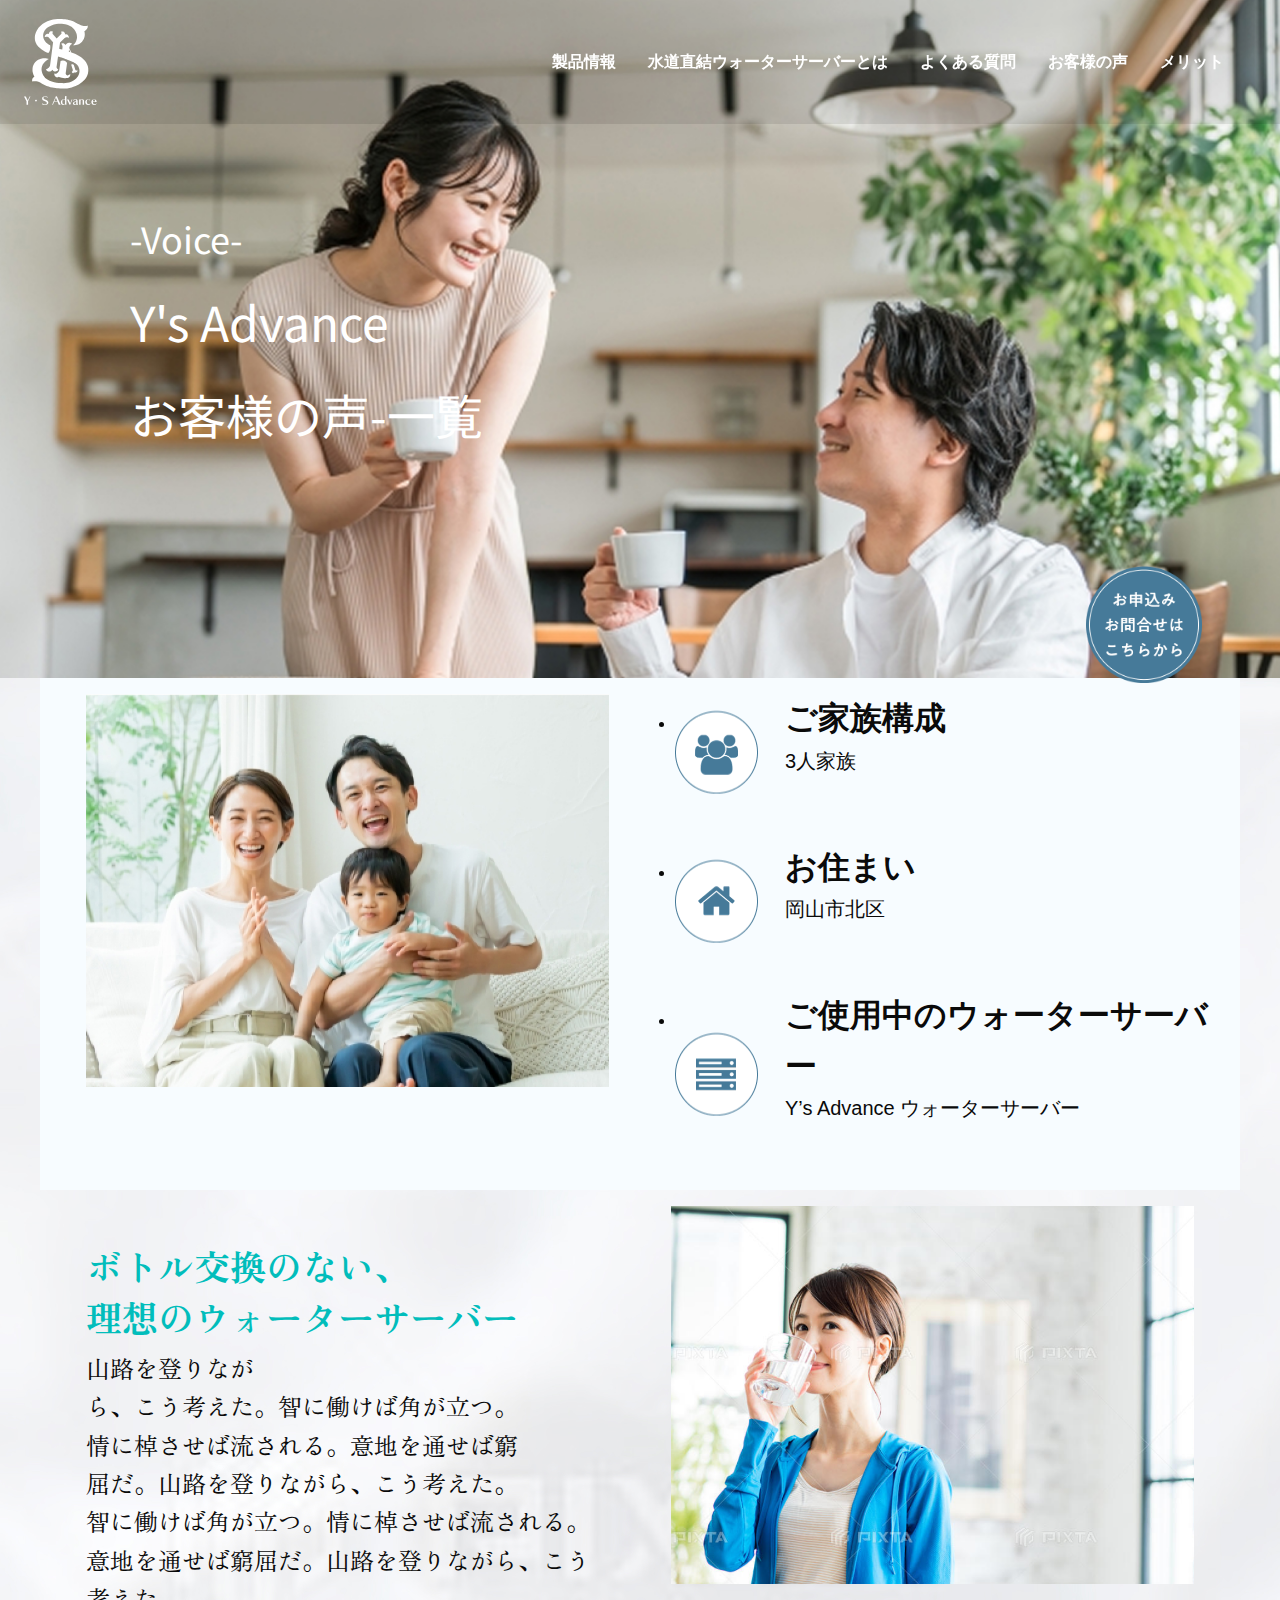
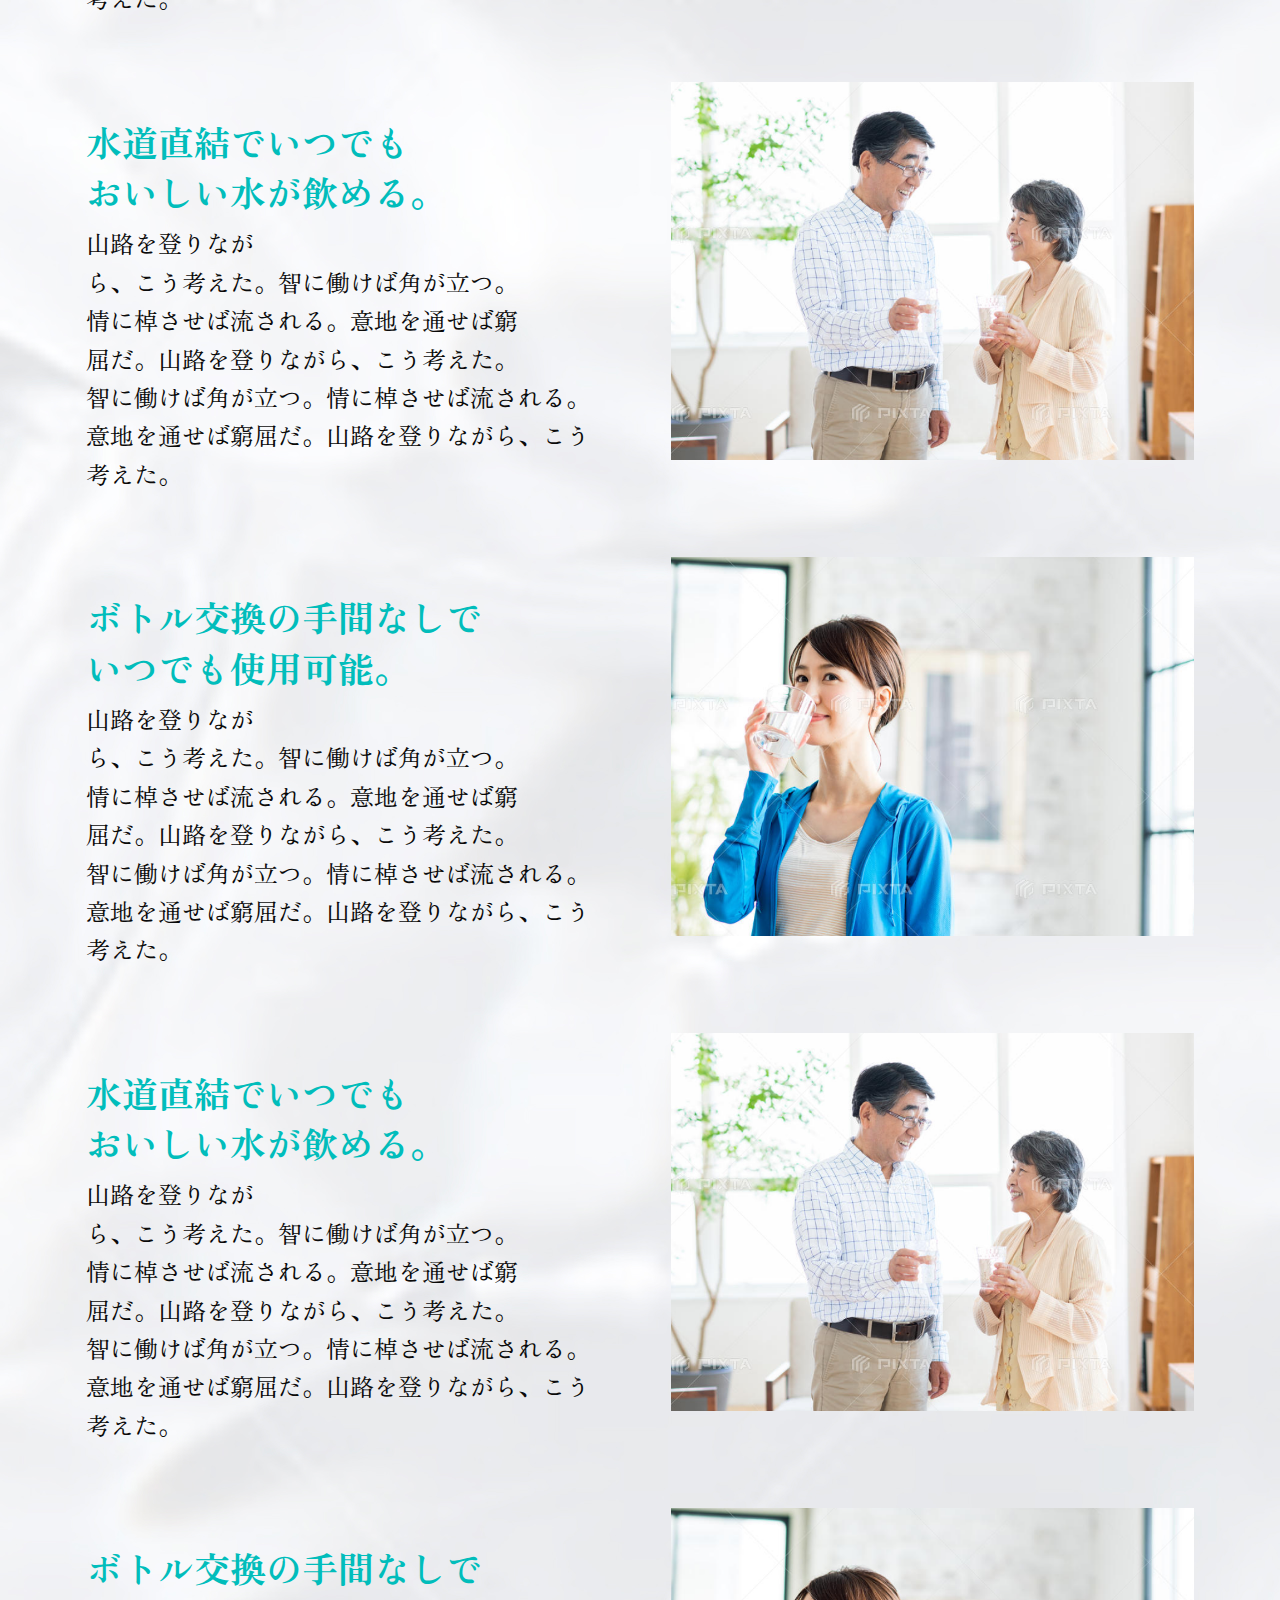
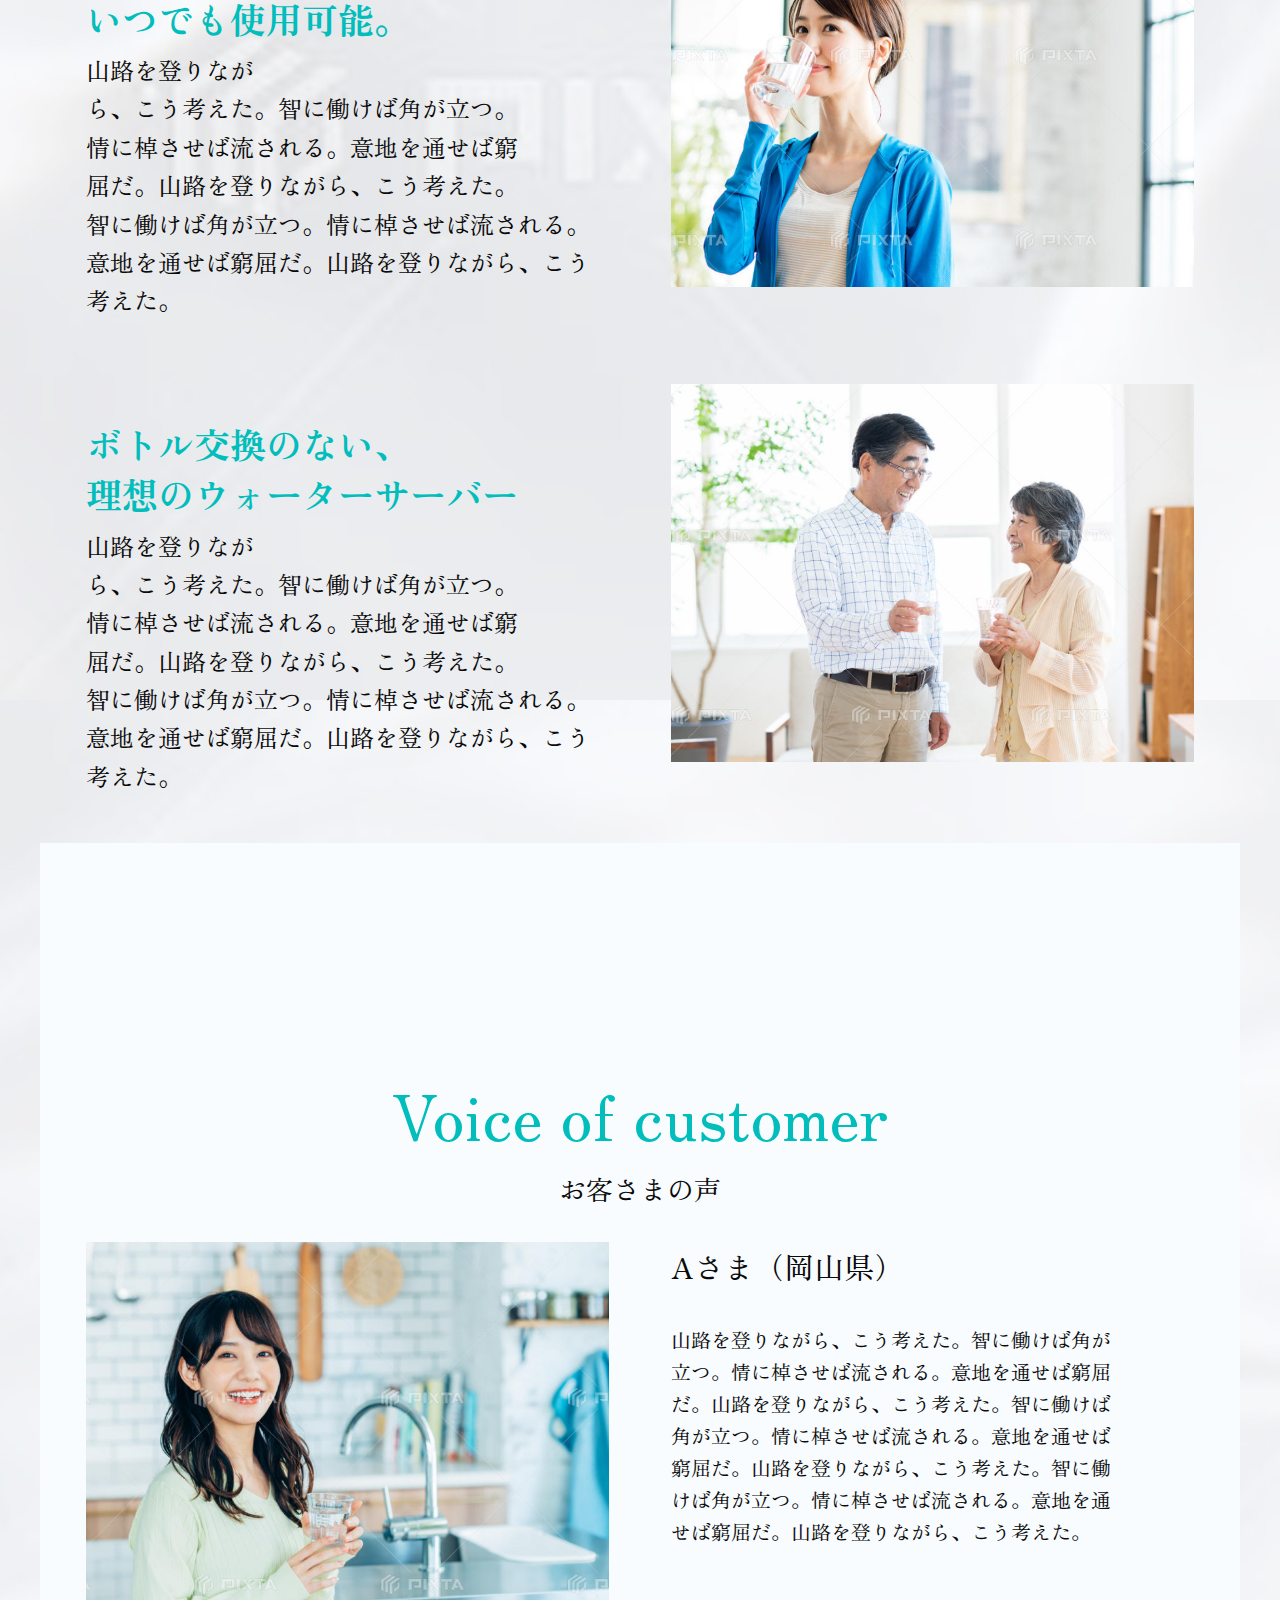
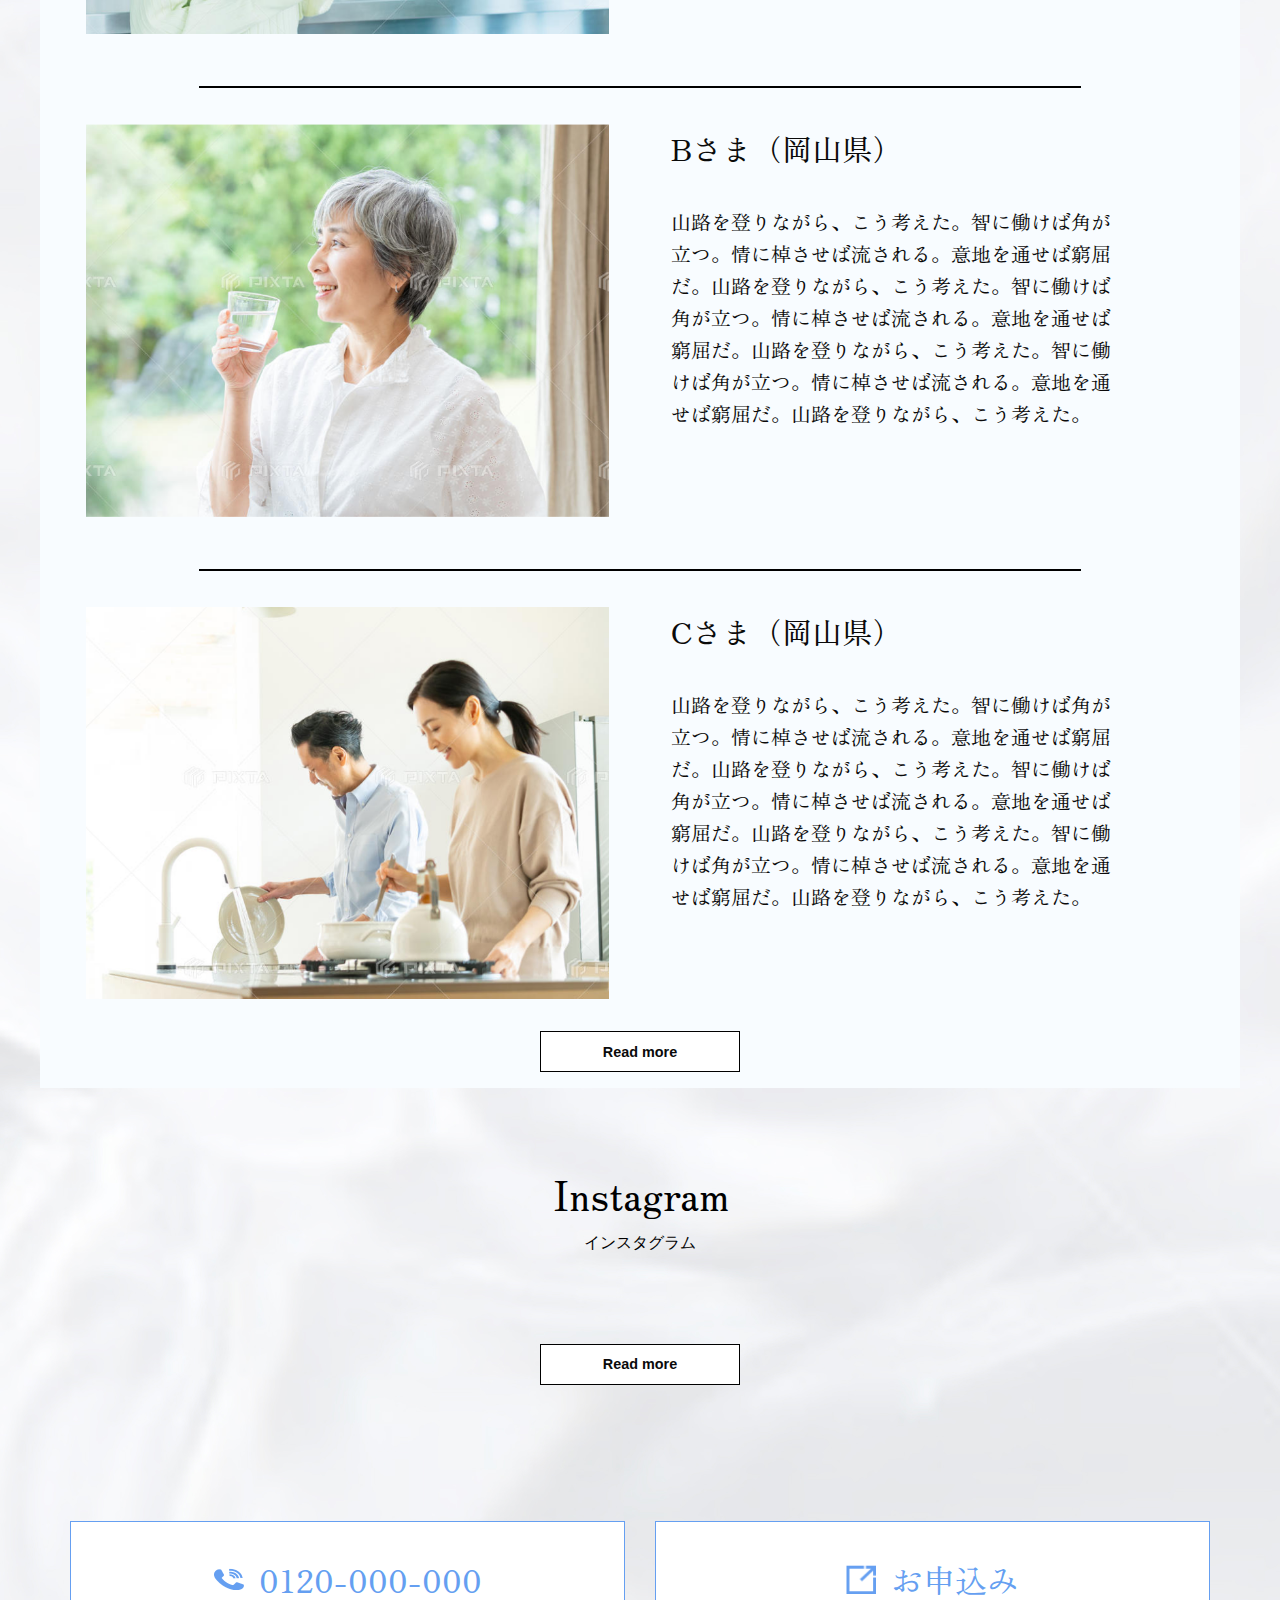
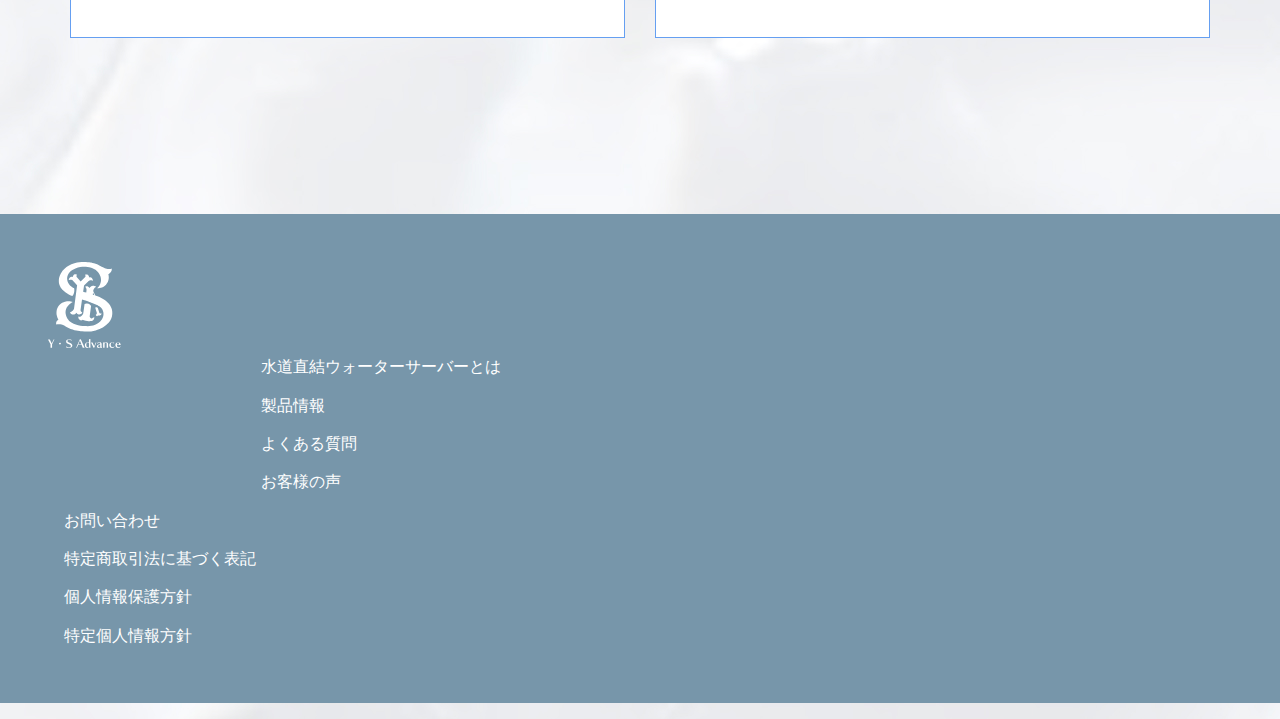
==== commit 85d3c1fb: "変更" ====
--- a/voice-detail.html
+++ b/voice-detail.html
@@ -20,7 +20,7 @@
     <script src="https://cdn.jsdelivr.net/npm/swiper@11/swiper-bundle.min.js"></script>
 </head>
 
-<body>
+<body id="voice-detail">
 
 
 
@@ -72,37 +72,37 @@
             </div>
         </div>
         <div class="large-6 medium-6 cell">
-            <div class="primary callout">
                 <ul class="kazoku__list">
                     <li class="kazoku__item"><span>ご家族構成</span><span>3人家族</span></li>
-                    <li class="kazoku__item"></li>
-                    <li class="kazoku__item"></li>
+                    <li class="kazoku__item"><span>お住まい</span><span>岡山市北区</span></li>
+                    <li class="kazoku__item"><span>ご使用中のウォーターサーバー</span><span>Y’s Advance ウォーターサーバー</span></li>
                 </ul>
             </div>
-        </div>
     </div>
 
-
-
-
-
-
+    
+
+
+
+
+
+
+
+
+    
+
+
+    
 
 
     <section class="voice">
         <div class="grid-x grid-padding-x grid-container">
-            <div class="large-6 medium-6 voice_top">
-                <div class="primary callout">
-                    <img src="img/merit01.png" alt="">
-                </div>
-            </div>
             <div class="large-6 medium-6 cell">
                 <div class="primary callout">
                     <div class="large-12 medium-6 cell voice__txt">
 
 
-
-
+                        <!-- <img src="img/chigai.png" alt=""> -->
 
                         <div class="voice__box">
                             <h2 class="voice__ttl">ボトル交換のない、<br>
@@ -121,20 +121,62 @@
                     </div>
                 </div>
             </div>
-        </div>
-
-        </div>
-
-    </section>
-
+
+            <div class="large-6 medium-6 cell">
+                <div class="primary callout">
+                    <img src="img/merit01.png" alt="">
+                </div>
+            </div>
+
+
+        </div>
+
+        </div>
+
+    </section>
 
     <section class="voice">
         <div class="grid-x grid-padding-x grid-container">
             <div class="large-6 medium-6 cell">
                 <div class="primary callout">
+                    <div class="large-12 medium-6 cell voice__txt">
+
+
+                        <!-- <img src="img/chigai.png" alt=""> -->
+
+                        <div class="voice__box">
+                            <h2 class="voice__ttl">水道直結でいつでも<br>
+                                おいしい水が飲める。</h2>
+                            <p class="voice__txt">山路を登りなが<br>
+                                ら、こう考えた。智に働けば角が立つ。<br>
+                                情に棹させば流される。意地を通せば窮<br>
+                                屈だ。山路を登りながら、こう考えた。<br>
+                                智に働けば角が立つ。情に棹させば流される。<br>
+                                意地を通せば窮屈だ。山路を登りながら、こう考えた。</p>
+
+
+
+                        </div>
+
+                    </div>
+                </div>
+            </div>
+
+            <div class="large-6 medium-6 cell">
+                <div class="primary callout">
                     <img src="img/merit02.png" alt="">
                 </div>
             </div>
+
+
+        </div>
+
+        </div>
+
+    </section>
+
+    <section class="voice">
+        <div class="grid-x grid-padding-x grid-container">
             <div class="large-6 medium-6 cell">
                 <div class="primary callout">
                     <div class="large-12 medium-6 cell voice__txt">
@@ -159,20 +201,22 @@
                     </div>
                 </div>
             </div>
-        </div>
-
-        </div>
-
-    </section>
-
+
+            <div class="large-6 medium-6 cell">
+                <div class="primary callout">
+                    <img src="img/merit01.png" alt="">
+                </div>
+            </div>
+
+
+        </div>
+
+        </div>
+
+    </section>
 
     <section class="voice">
         <div class="grid-x grid-padding-x grid-container">
-            <div class="large-6 medium-6 cell">
-                <div class="primary callout">
-                    <img src="img/merit01.png" alt="">
-                </div>
-            </div>
             <div class="large-6 medium-6 cell">
                 <div class="primary callout">
                     <div class="large-12 medium-6 cell voice__txt">
@@ -197,20 +241,22 @@
                     </div>
                 </div>
             </div>
-        </div>
-
-        </div>
-
-    </section>
-
+
+            <div class="large-6 medium-6 cell">
+                <div class="primary callout">
+                    <img src="img/merit02.png" alt="">
+                </div>
+            </div>
+
+
+        </div>
+
+        </div>
+
+    </section>
 
     <section class="voice">
         <div class="grid-x grid-padding-x grid-container">
-            <div class="large-6 medium-6 cell">
-                <div class="primary callout">
-                    <img src="img/merit02.png" alt="">
-                </div>
-            </div>
             <div class="large-6 medium-6 cell">
                 <div class="primary callout">
                     <div class="large-12 medium-6 cell voice__txt">
@@ -235,20 +281,22 @@
                     </div>
                 </div>
             </div>
-        </div>
-
-        </div>
-
-    </section>
-
+
+            <div class="large-6 medium-6 cell">
+                <div class="primary callout">
+                    <img src="img/merit01.png" alt="">
+                </div>
+            </div>
+
+
+        </div>
+
+        </div>
+
+    </section>
 
     <section class="voice">
         <div class="grid-x grid-padding-x grid-container">
-            <div class="large-6 medium-6 cell">
-                <div class="primary callout">
-                    <img src="img/merit01.png" alt="">
-                </div>
-            </div>
             <div class="large-6 medium-6 cell">
                 <div class="primary callout">
                     <div class="large-12 medium-6 cell voice__txt">
@@ -273,11 +321,27 @@
                     </div>
                 </div>
             </div>
-        </div>
-
-        </div>
-
-    </section>
+
+            <div class="large-6 medium-6 cell">
+                <div class="primary callout">
+                    <img src="img/merit02.png" alt="">
+                </div>
+            </div>
+
+
+        </div>
+
+        </div>
+
+    </section>
+
+
+
+
+    
+
+
+    
 
 
 
--- a/css/voice-detail.css
+++ b/css/voice-detail.css
@@ -1,4 +1,4 @@
-.callout.primary {
+/* .callout.primary {
     background-color: transparent !important;
 }
 
@@ -45,7 +45,7 @@
 }
 
 /* 共通 */
-.sec_ttl {
+/* .sec_ttl {
     text-align: center;
     color: #7BBDE7;
     font-family: "Zen Old Mincho", serif !important;
@@ -86,7 +86,7 @@
 
 .mv .grid-x {
     /* background: skyblue; */
-    width: 73%;
+    /* width: 73%;
     position: absolute;
     right: 80px;
     bottom: -200px;
@@ -97,9 +97,9 @@
 
 .mv .primary p {
     background: #fff;
-}
-
-.mv_title {
+} */
+
+/* .mv_title {
     color: #78BAE2;
     font-size: 42px;
     font-family: "Zen Old Mincho", serif;
@@ -153,12 +153,11 @@
 }
 
 .disk .right {
-    /* background-color: palevioletred; */
+    /* background-color: palevioletred; 
     padding-top: 40px;
-}
-
-.disk__server {
-    /* background-color: #7BBDE7; */
+} */
+
+/* .disk__server {
     margin-top: 20px;
     padding-left: 20px;
 }
@@ -174,7 +173,6 @@
 }
 
 .cta_btn {
-    /* background-color: yellow; */
     padding-top: 80px;
     font-family: "Zen Old Mincho", serif;
     font-size: 32px;
@@ -190,10 +188,9 @@
     background-size: 30px;
     background-position: left center;
 
-}
-
-.tel p {
-    /* background: red; */
+} */
+
+/* .tel p {
     background: url(../img/ico_tell.png)no-repeat;
     background-size: 30px;
     background-position: left center;
@@ -201,7 +198,6 @@
 }
 
 .contact p {
-    /* background: red; */
     background: url(../img/ico_link.png)no-repeat;
     background-size: 30px;
     background-position: left center;
@@ -224,7 +220,6 @@
 
 .chigai__box {
     position: relative;
-    /* padding-bottom: 100px; */
     display: flex;
     flex-direction: column;
     justify-content: center;
@@ -248,15 +243,12 @@
     right: 0;
     bottom: 21px;
     background: url(../img/chigai_img.png) top center/contain;
-}
-
-.large-12 .medium-6 .cell .chigai__txt {
+} */
+
+/* .large-12 .medium-6 .cell .chigai__txt {
     position: relative;
-    /* 相対位置指定 */
     width: 300px;
-    /* コンテナの幅 */
     height: 200px;
-    /* コンテナの高さ */
 }
 
 img.chigai_img_02 {
@@ -309,11 +301,10 @@
 .merit h2 {
     font-size: 48px;
 
-}
-
-
-.life {
-    /* background-color: pink; */
+} */
+
+
+/* .life {
     padding-top: 151px;
 }
 
@@ -339,18 +330,13 @@
 
 .life p {
     font-size: 27px;
-    /* font-family: "Zen Old Mincho", serif; */
 
 }
 
 .life__desk {
     font-size: 24px !important;
-}
-
-/* .primary .callout1{
-    position: relative;
-
-} */
+} 
+
 
 
 .customer {
@@ -381,25 +367,21 @@
     padding-top: 18px;
     font-size: 20px;
 }
-
-
-.border-line {
+ */
+
+/* .border-line {
     width: 880px;
     border: 1px solid #000;
-    /* ボーダーのスタイルを指定 */
     margin: 20px auto;
-    /* 中央寄せと上下のマージン */
 }
 
 
 .faq {
-    /* background-color: pink; */
     padding-top: 126px;
 }
 
 
 .insta {
-    /* background-color: yellow; */
     padding-top: 78px;
 }
 
@@ -607,15 +589,11 @@
 .life .grid-x {
     border-radius: 50px;
     box-shadow: 0px 4px 4px 0px #00000040;
-    margin-top: 45px;
-}
-
-/* .life .grid-x:not(:first-child){
-    margin-top: 45px;
-} */
-
-/* life */
-.life {}
+    margin-top: 45px; */
+
+
+
+/* .life {}
 
 .life__desk {
     border-left: 1px #000 solid;
@@ -722,10 +700,9 @@
 .button-container {
     text-align: center;
 
-}
-
-.button {
-    /* その他のボタンのスタイル */
+} */
+
+/* .button {
     background-color: white !important;
     border: 1px #000 solid !important;
     width: 200px;
@@ -742,15 +719,6 @@
 }
 
 
-/* .zen-old-mincho-regular {
-    
-    font-weight: 400;
-    font-style: normal;
-  } */
-
-
-
-/* スワイパー */
 .swiper-slide img {
     height: auto;
     width: 100%;
@@ -758,9 +726,9 @@
 
 .accordion {
     padding-top: 44px;
-}
-
-h2.voice__ttl{
+} */ */
+
+/* h2.voice__ttl{
     font-size: 32px;
     font-family: "Zen Old Mincho", serif !important;
     padding-top: 34px;
@@ -791,31 +759,81 @@
 
     padding-top: 180px !important;
 
-}
+} */
 
 .kazoku__list {
-    background: blue;
+    list-style: none;
+    /* display: flex;
+    flex-direction: column;
+    gap: 20px; */
+    padding: 0 20px;
+}
+
+
+
+
+li.kazoku__item {
+    padding: 15px 0 50px 110px;
+    /* height: 100px; */
+    /* margin-top: 20px; */
     position: relative;
 }
 
-
-
-
-li.kazoku__item {
-    background-color: red;
-    padding-left: 155px;
-    height: 100px;
-    margin-top: 20px;
-}
-
 li.kazoku__item::before {
-    content: "aa";
-    display: block;
-    background: url(../img/voice_ico-01.png) no-repeat top left /contain;
+    content: "";
+    display: block;
     width: 83px;
     height: 83px;
     position: absolute;
     left: 0;
     transform: translate(0,-50%);
     top: 50%;
+}
+
+.kazoku__item span {
+    display: block;
+}
+
+li.kazoku__item:nth-of-type(1):before {
+    background: url(../img/voice_ico-01.png) no-repeat left top / contain;
+}
+
+li.kazoku__item:nth-of-type(2):before {
+    background: url(../img/voice_ico-02.png) no-repeat left top / contain;
+}
+
+li.kazoku__item:nth-of-type(3):before {
+    background: url(../img/voice_ico-03.png) no-repeat left top / contain;
+}
+
+.kazoku__item span:nth-of-type(1) {
+    font-size: 32px;
+    font-weight: bold;
+}
+
+.kazoku__item span:nth-of-type(2) {
+    font-size: 20px;
+}
+
+.kazoku {
+    background: #F7FCFF;
+}
+
+
+/* 打ち消し */
+＃voice-detail .voice_top{
+margin: 0 !important;
+}
+
+
+h2.voice__ttl {
+    font-size: 36px;
+    color: #01BDBB;
+    font-weight: bold;
+}
+
+p.voice__txt {
+    font-size: 24px;
+    font-family: "Zen Old Mincho", serif !important;
+
 }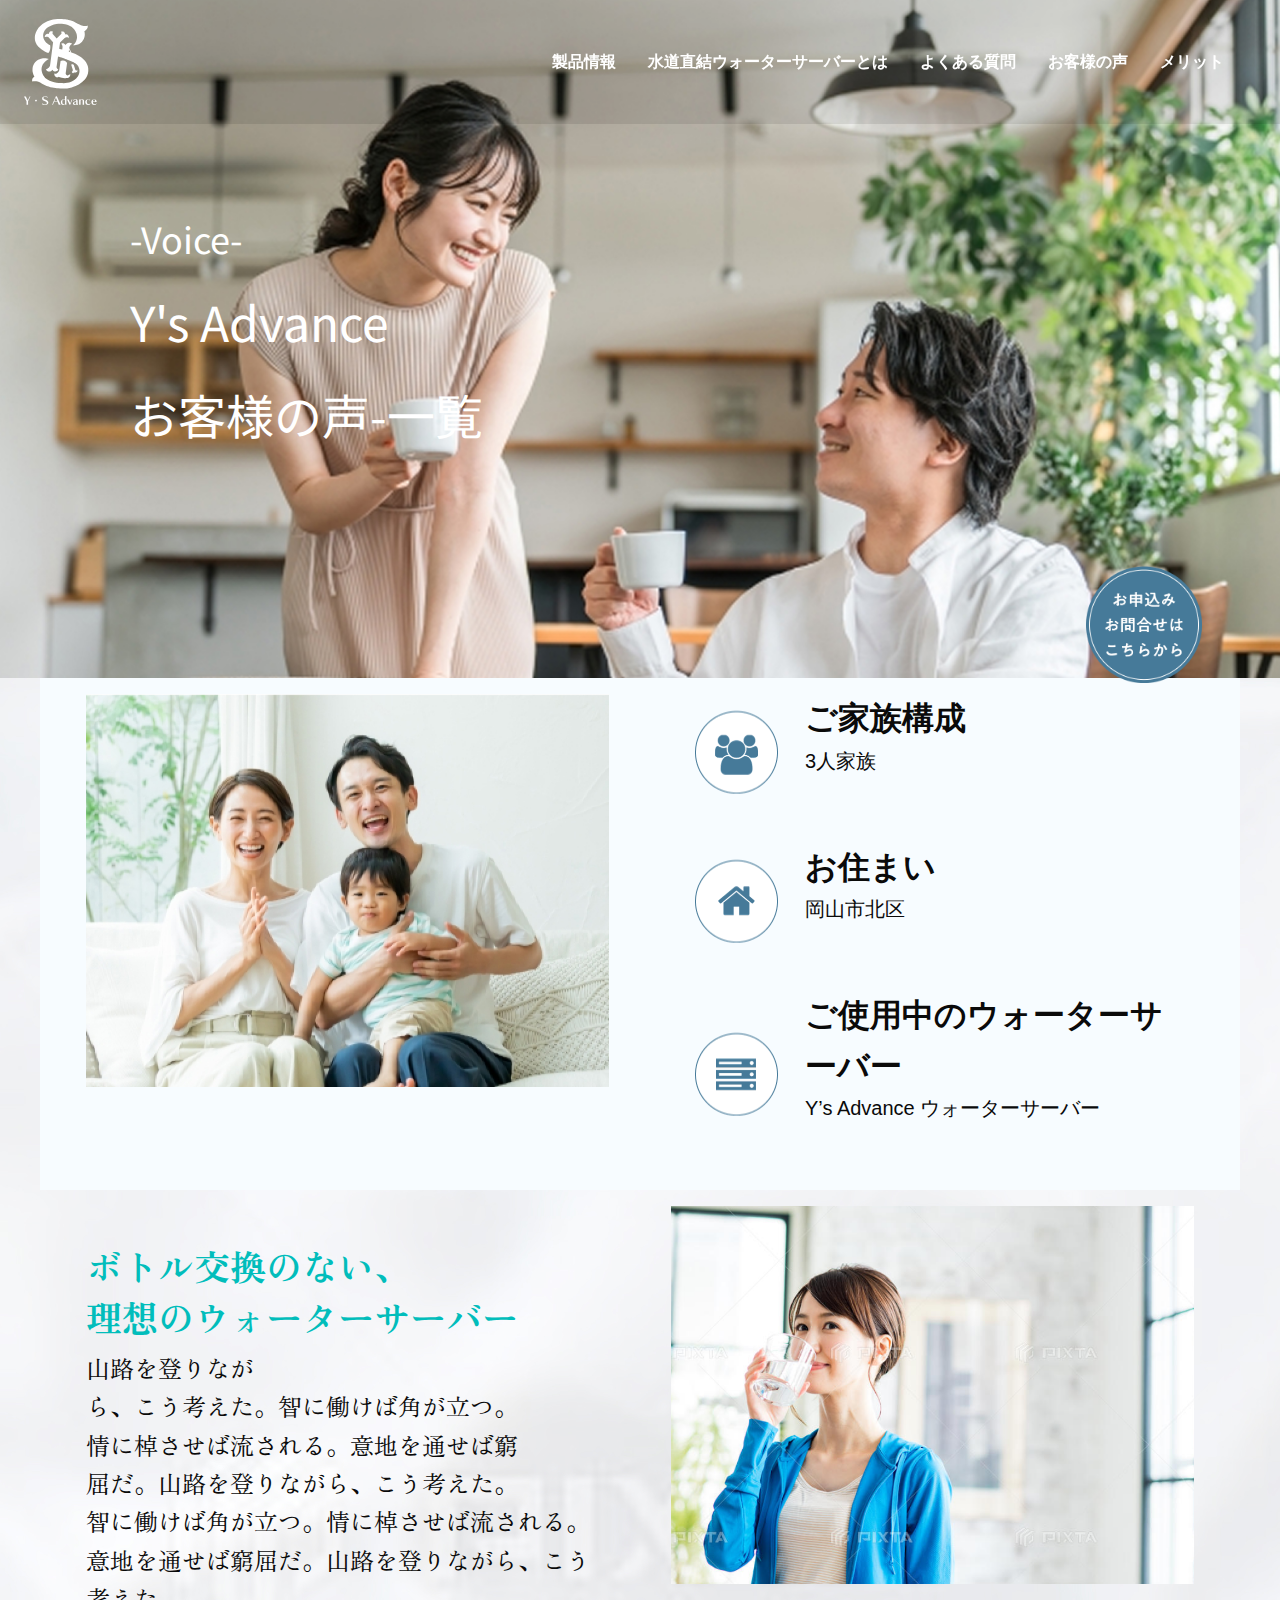
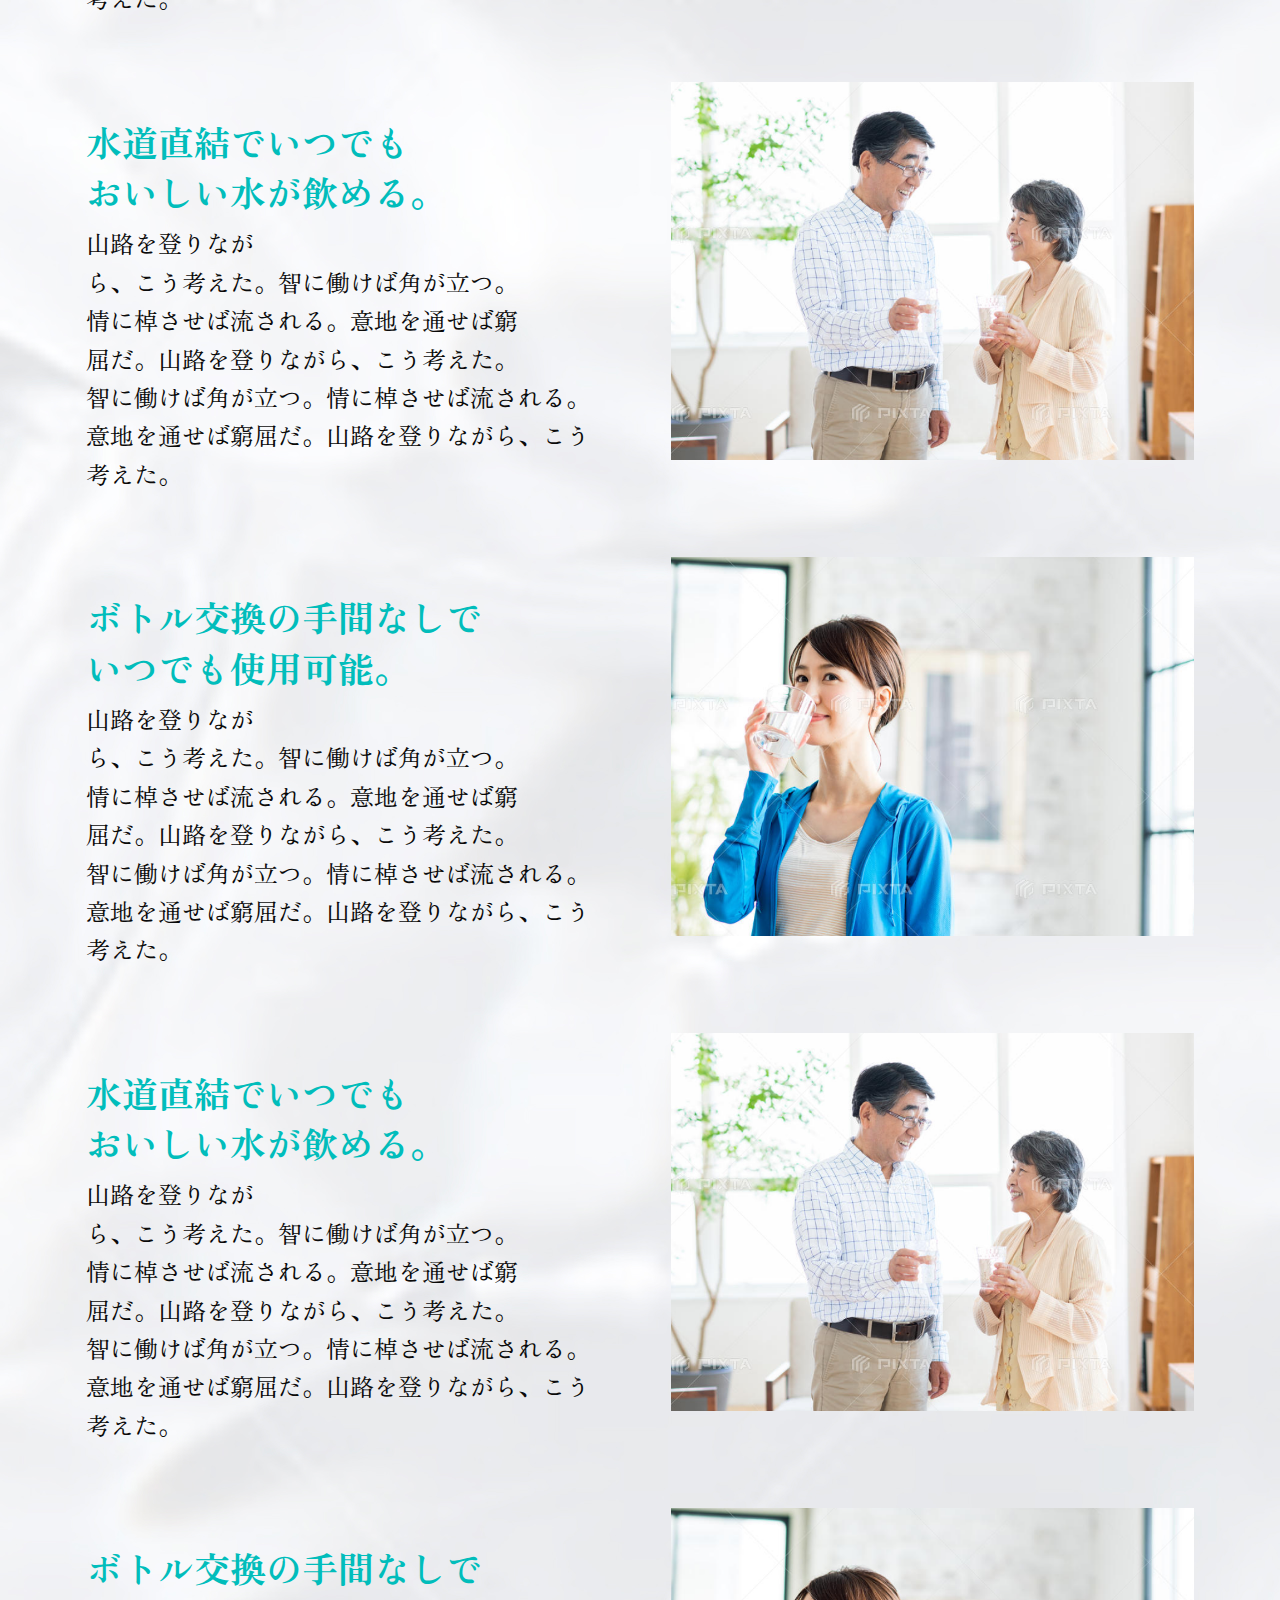
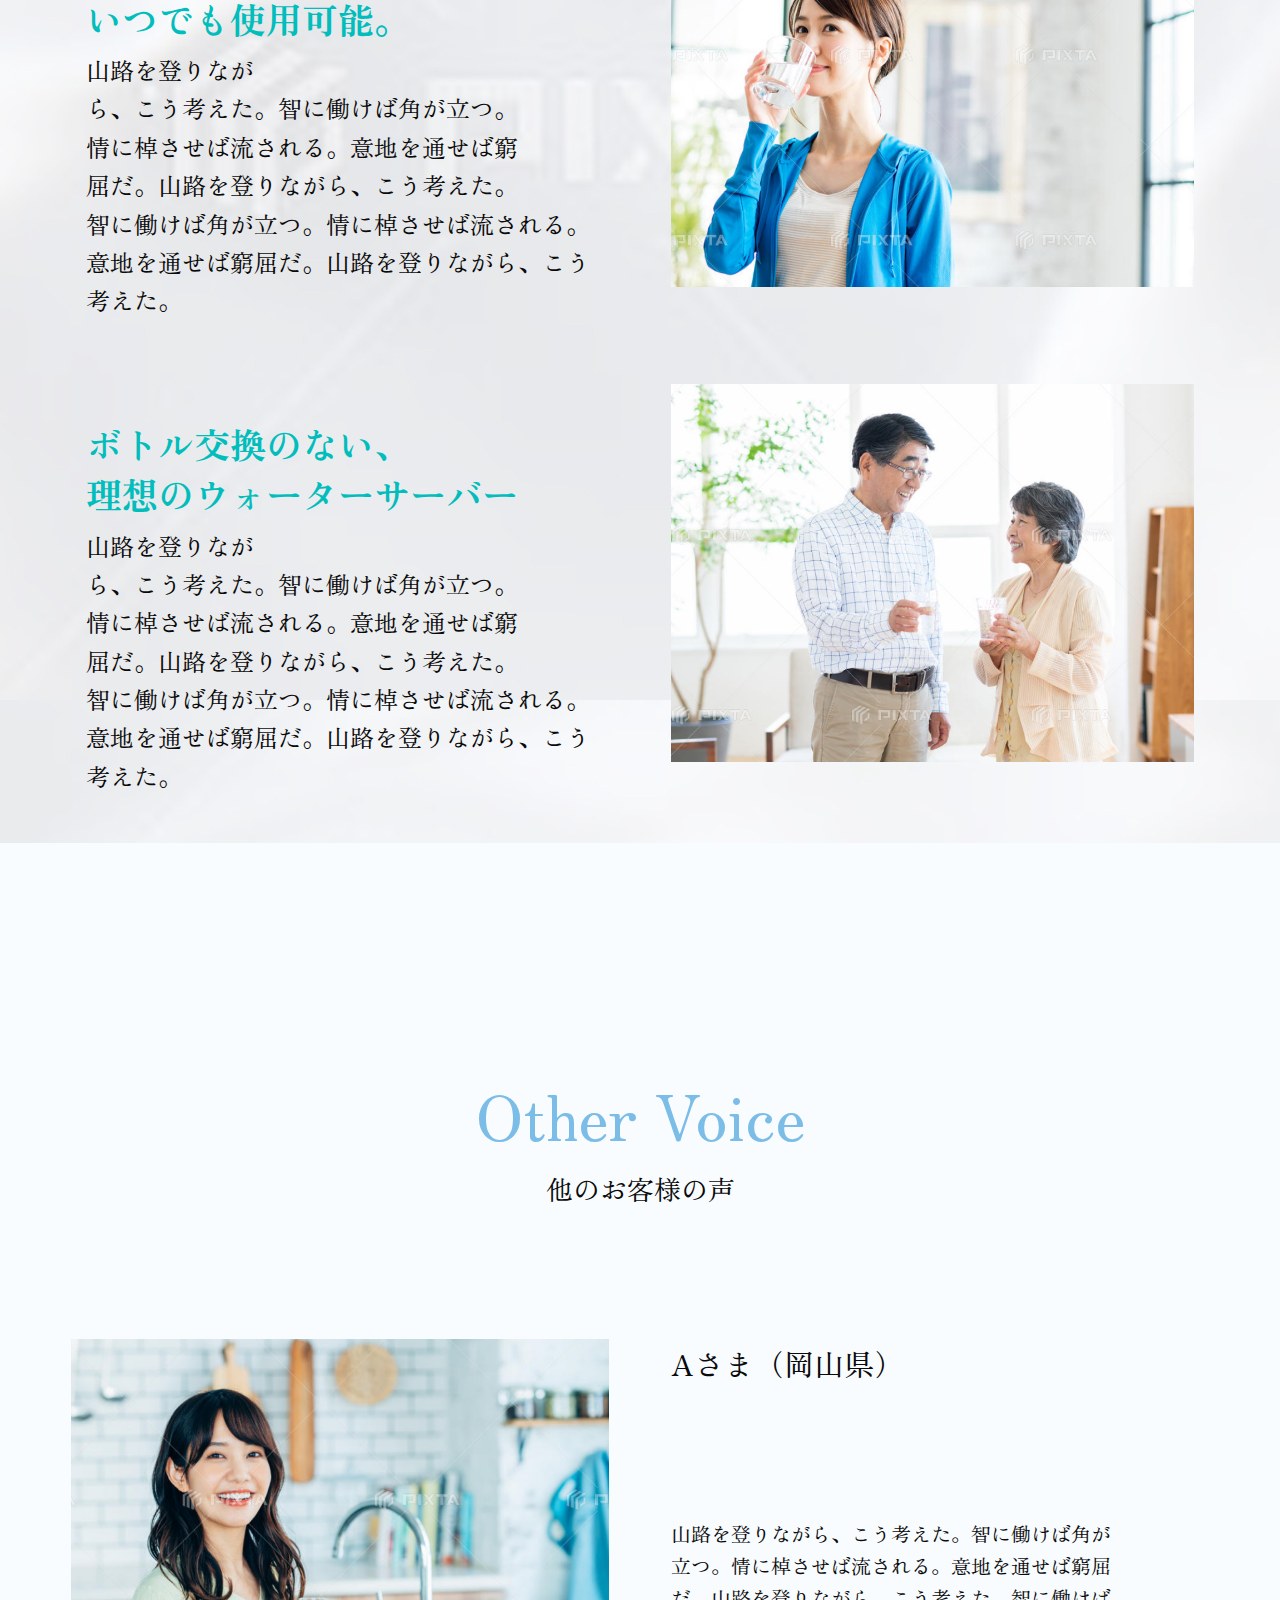
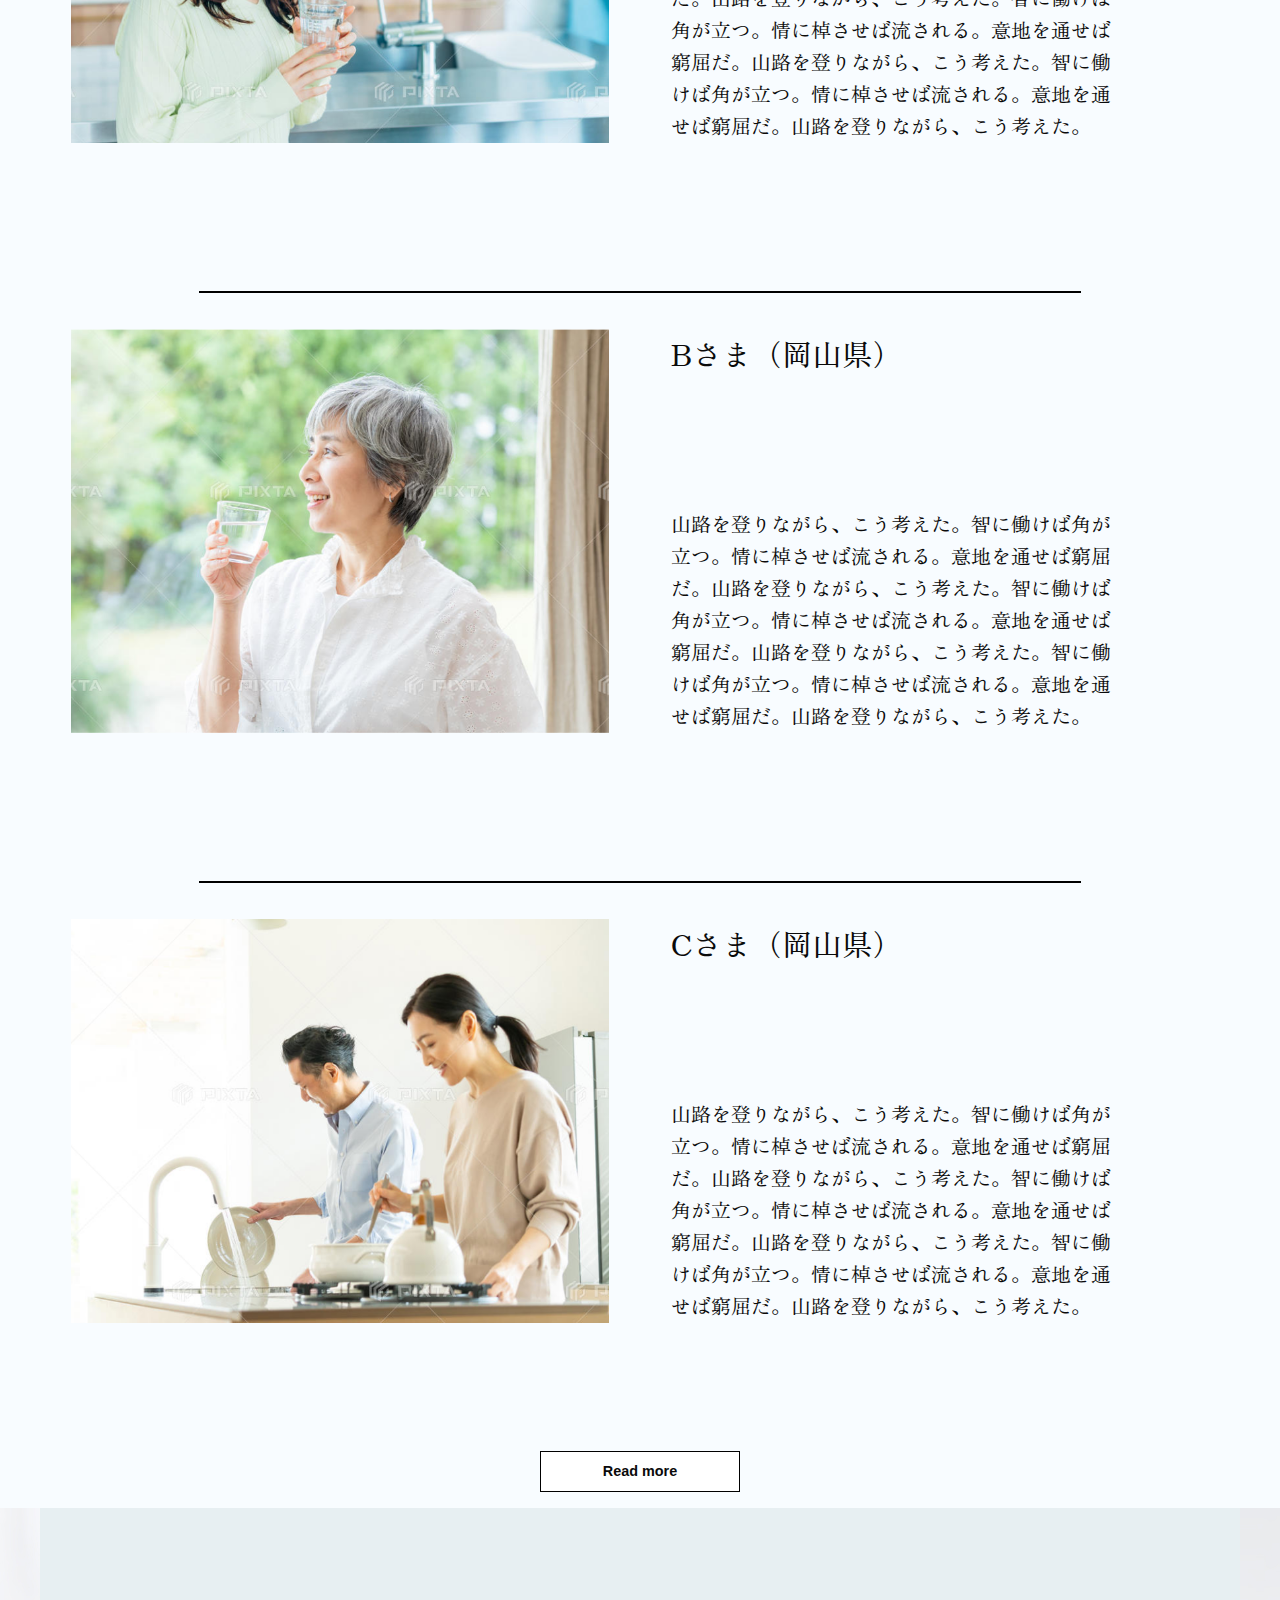
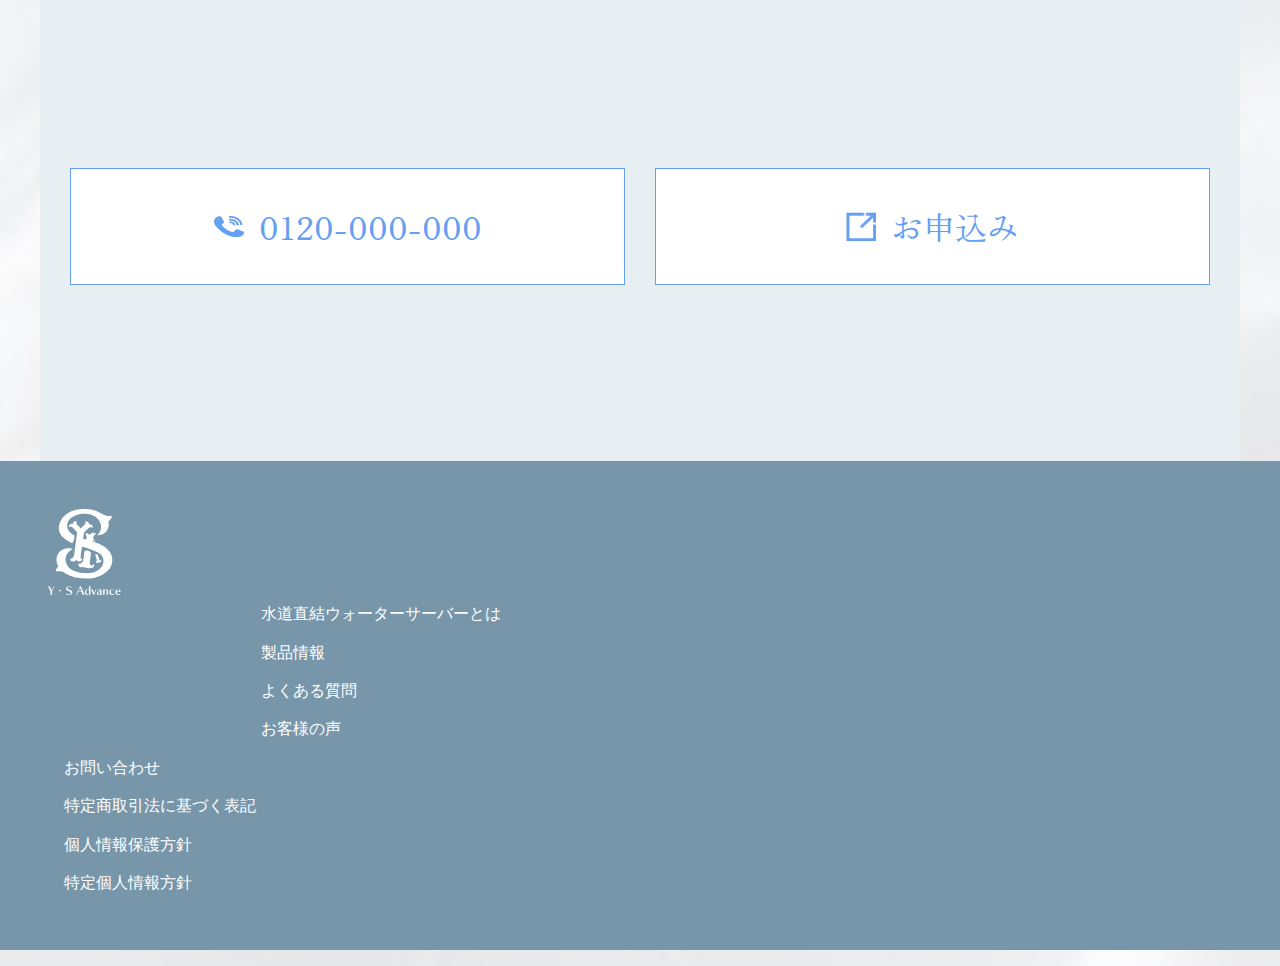
==== commit f3b86cb8: "変更" ====
--- a/voice-detail.html
+++ b/voice-detail.html
@@ -345,10 +345,10 @@
 
 
 
-    <section class="customer grid-container">
+    <section class="customer grid-container full">
         <div class="grid-container">
-            <h2 class="sec_ttl">Voice of customer</h2>
-            <p>お客さまの声</p>
+            <h2 class="sec_ttl">Other Voice</h2>
+            <p>他のお客様の声</p>
             <div class="grid-x grid-padding-x customer_ttl">
                 <div class="large-6 medium-6 cell">
                     <div class="primary callout customer__img">
@@ -423,7 +423,7 @@
 
 
 
-    <section class="insta grid-container">
+    <!-- <section class="insta grid-container">
         <h2 class="sec_ttl">Instagram</h2>
         <p class="insta_sub">インスタグラム</p>
         <div class="grid-x grid-padding-x">
@@ -443,11 +443,11 @@
                 </div>
             </div>
         </div>
-    </section>
-
-    <div class="button-container">
+    </section> -->
+
+    <!-- <div class="button-container">
         <a href="#" class="button" style="color: black;">Read more</a>
-    </div>
+    </div> -->
 
 
     <div class="grid-x grid-padding-x cta cta_btn grid-container">
--- a/css/voice-detail.css
+++ b/css/voice-detail.css
@@ -726,7 +726,7 @@
 
 .accordion {
     padding-top: 44px;
-} */ */
+} */ 
 
 /* h2.voice__ttl{
     font-size: 32px;
@@ -746,10 +746,6 @@
 }  
 
 
-body {
-    background: url(../img/desk_back.jpg) !important;
-
-}
 
 .voice_top{
     margin-top: 166px;
@@ -836,4 +832,21 @@
     font-size: 24px;
     font-family: "Zen Old Mincho", serif !important;
 
-}+}
+
+.grid-x.grid-padding-x.cta.cta_btn.grid-container {
+    background-color: #E7EFF2;
+}
+
+.grid-x.grid-padding-x.cta.cta_btn.grid-container {
+    margin-top: 0px;
+}
+
+h2.sec_ttl {
+    color: #7BBDE7;
+    font-size: 64px;
+}
+
+.customer p{
+    padding-bottom: 97px;
+}
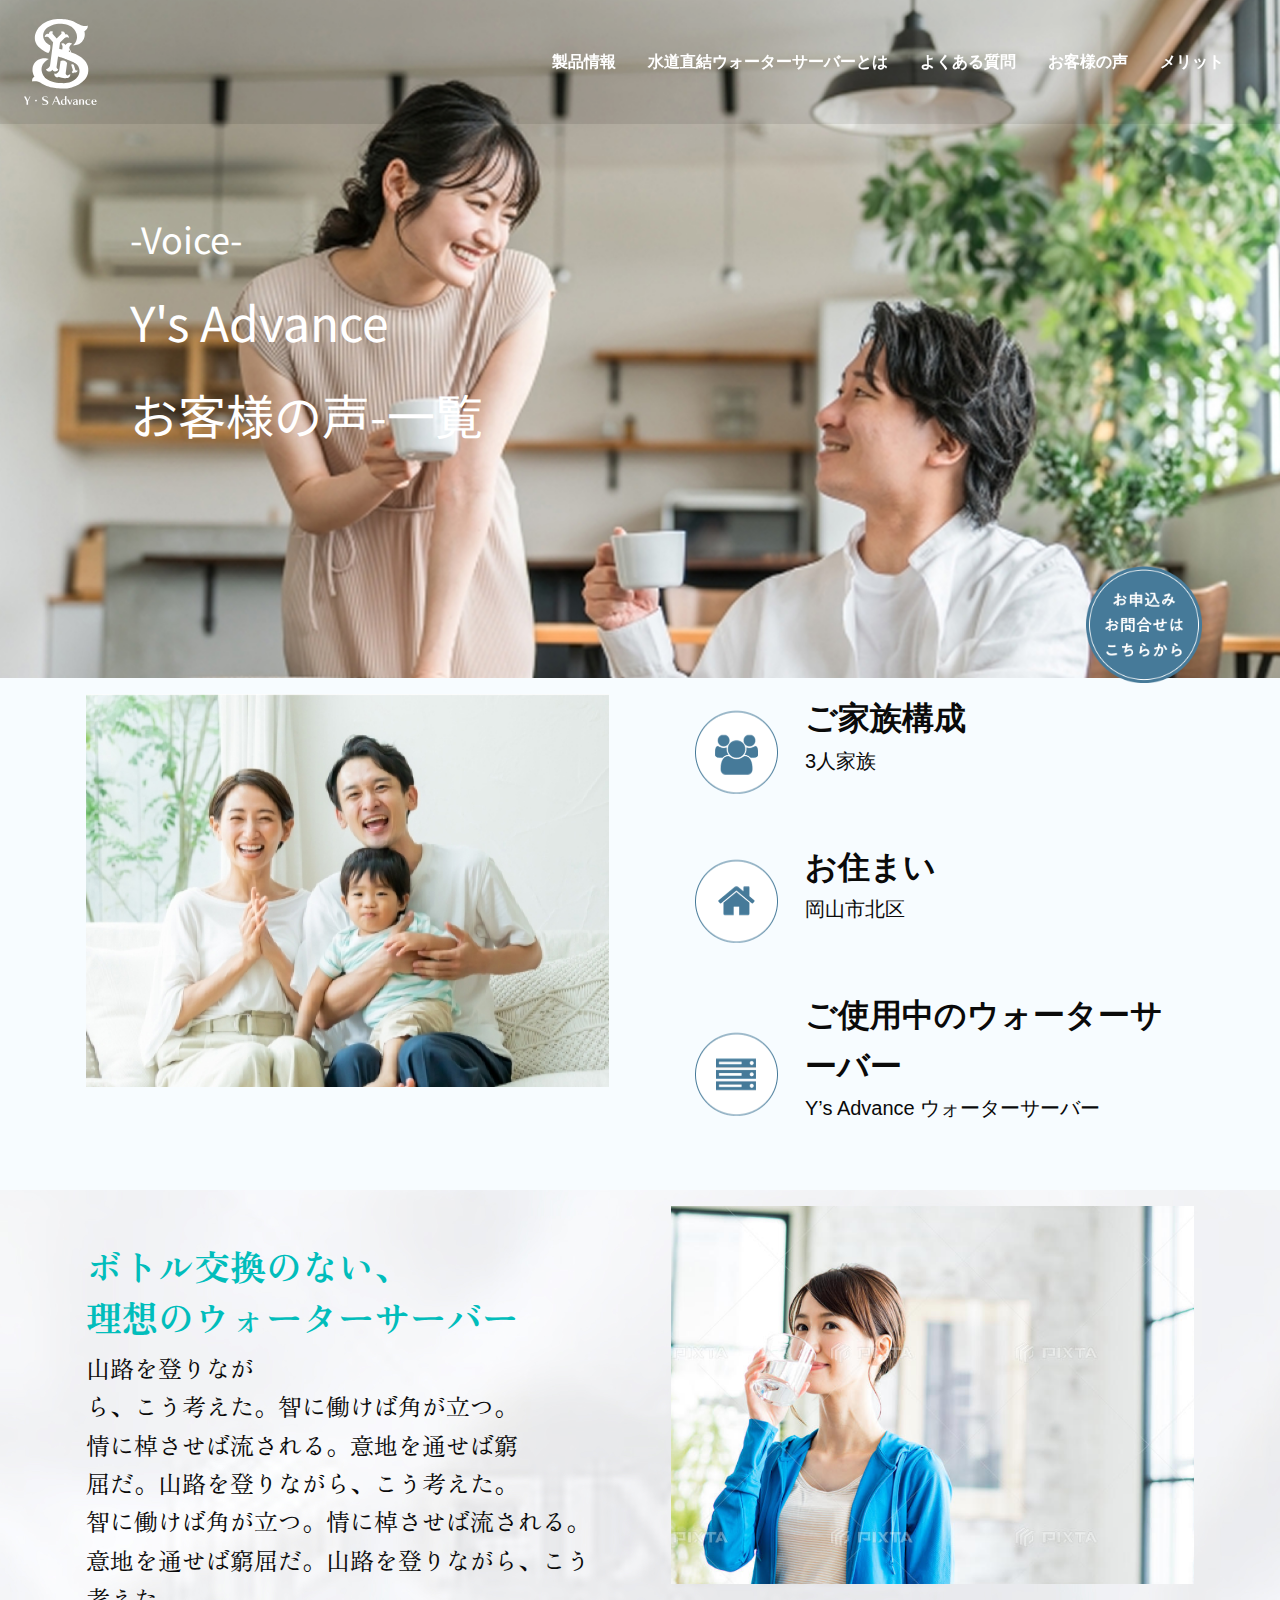
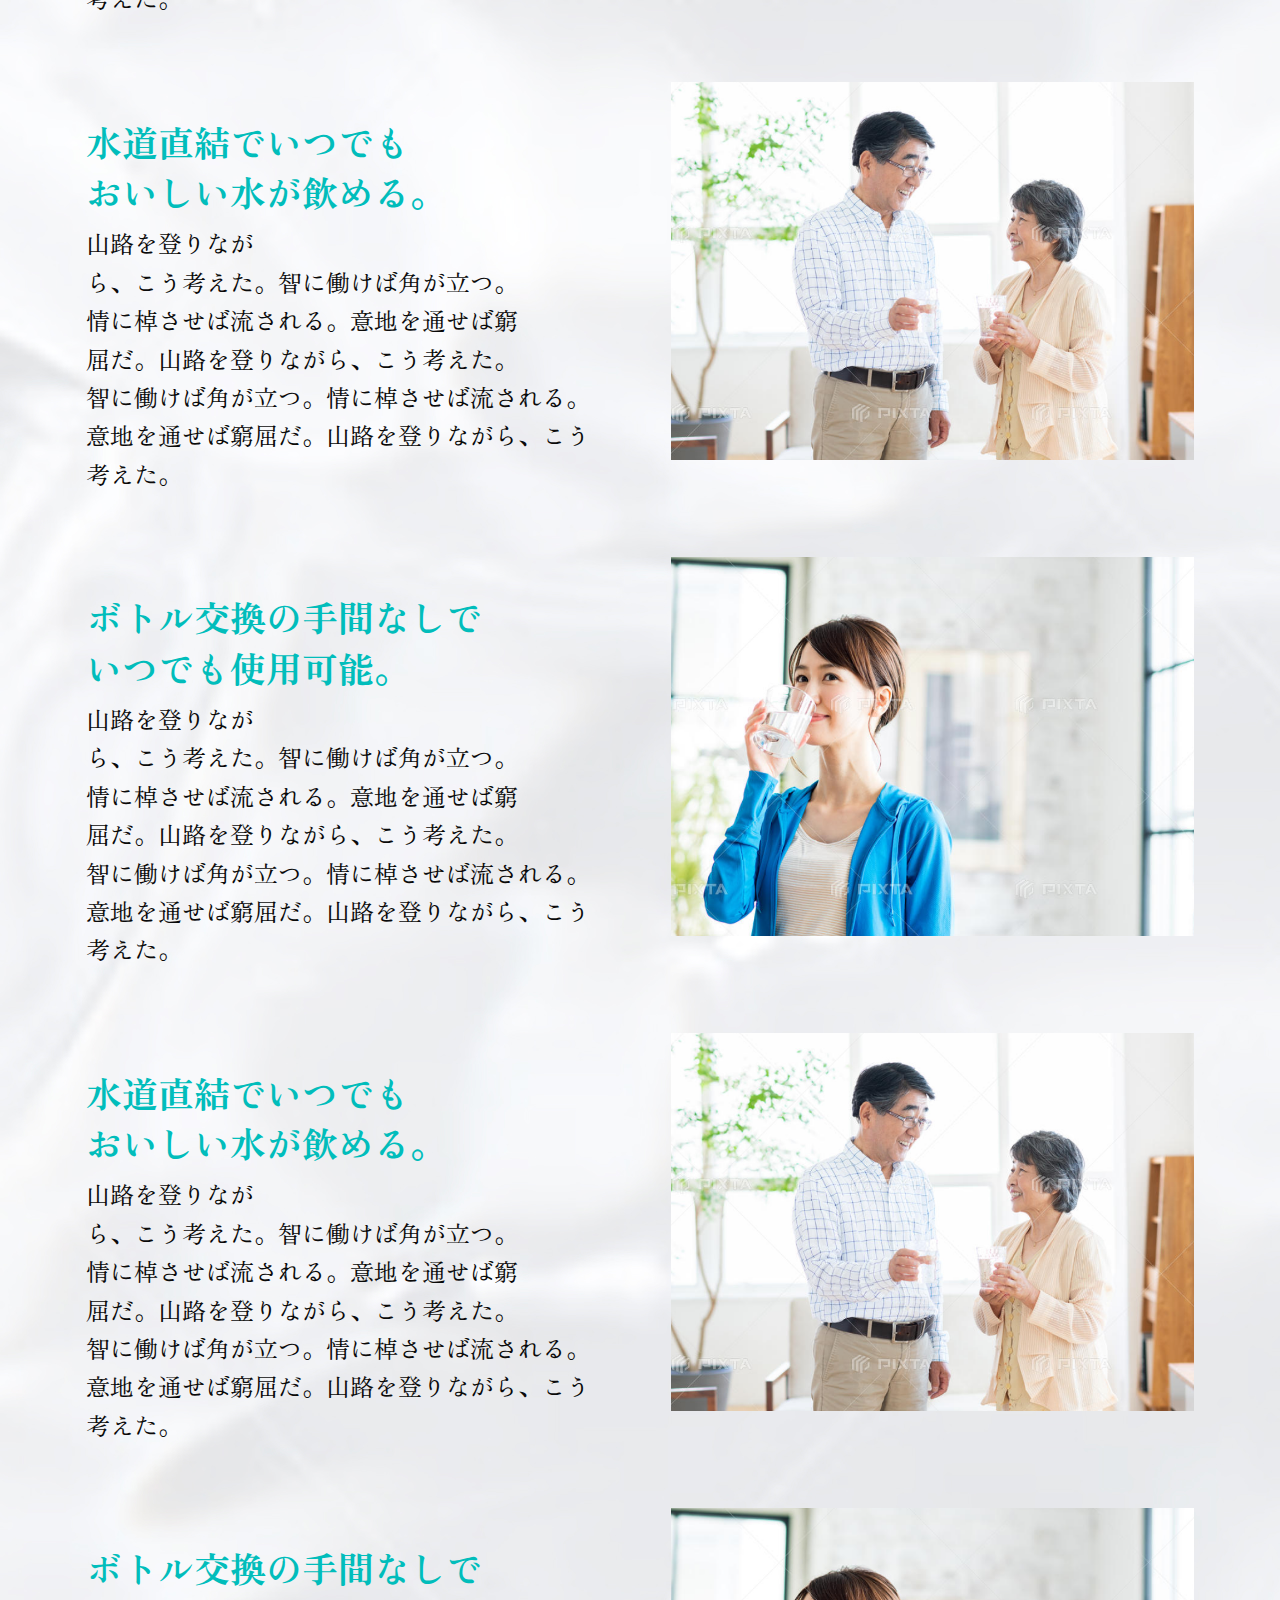
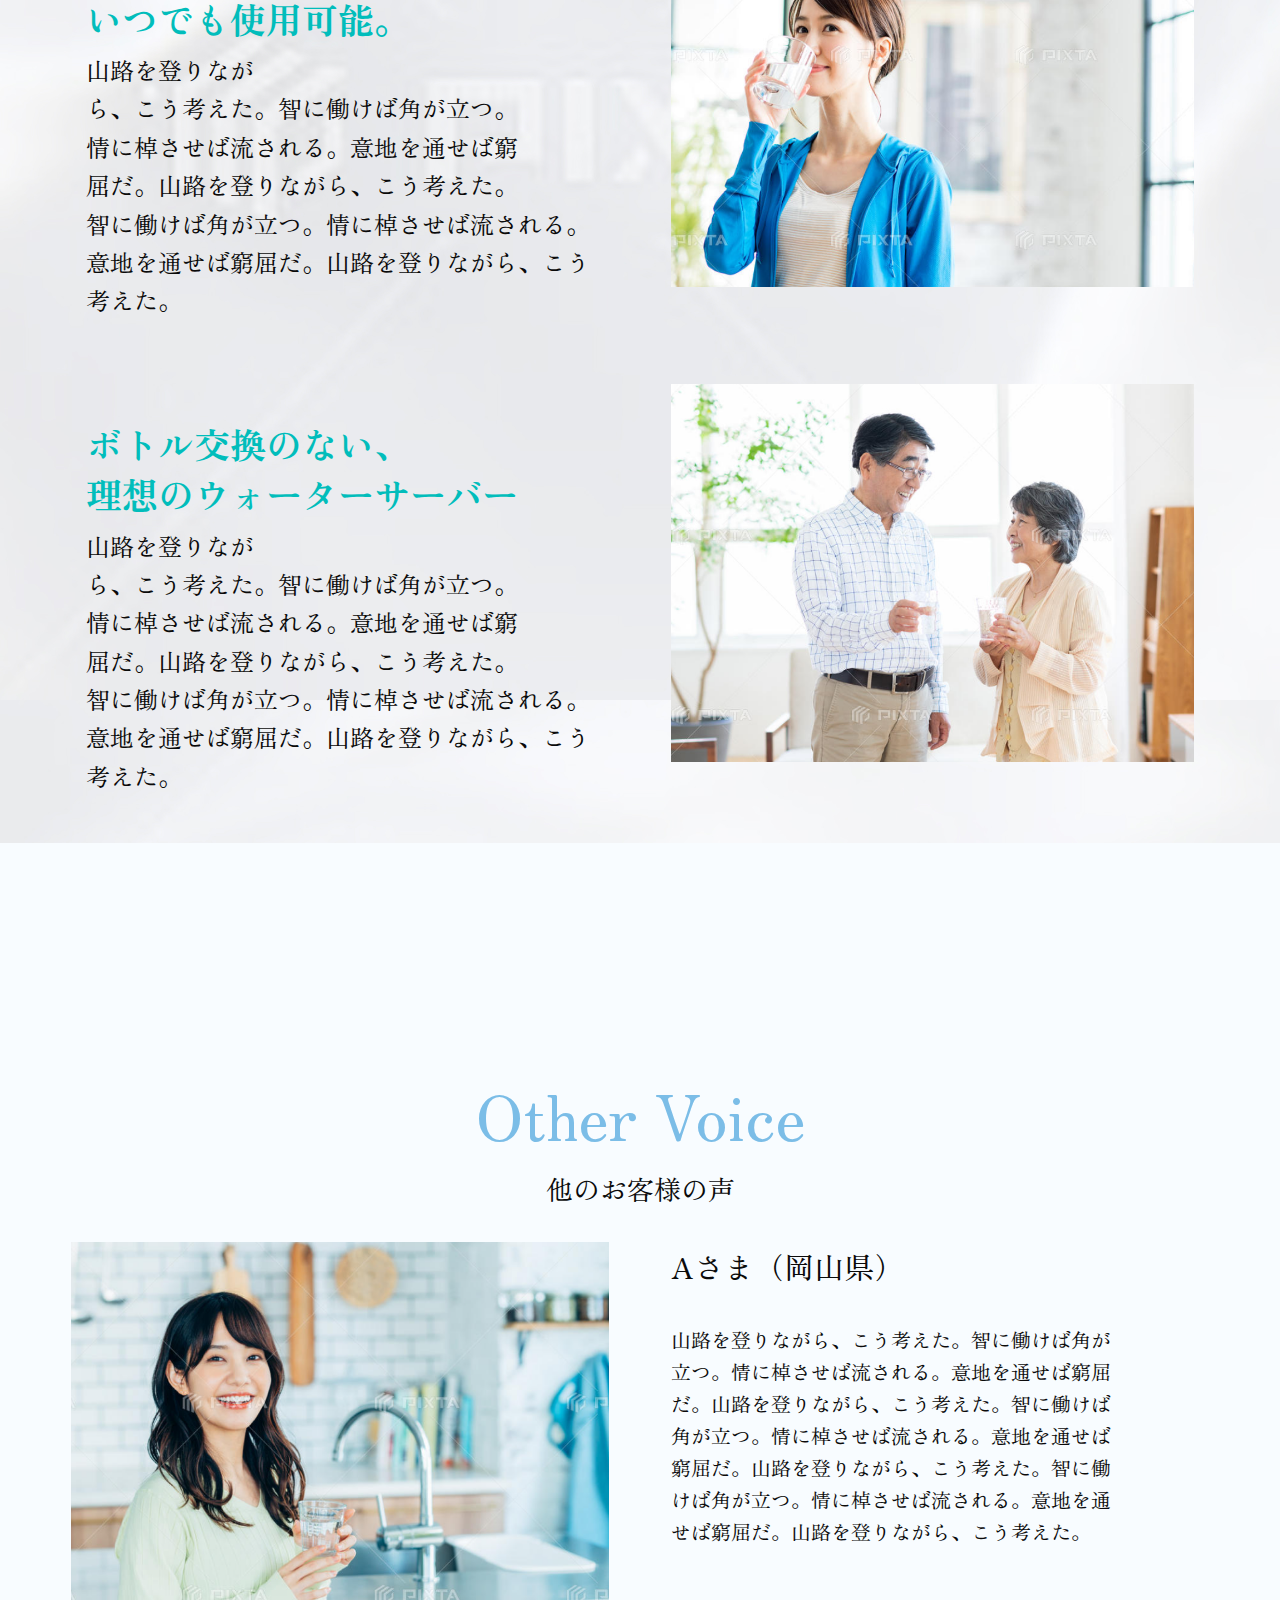
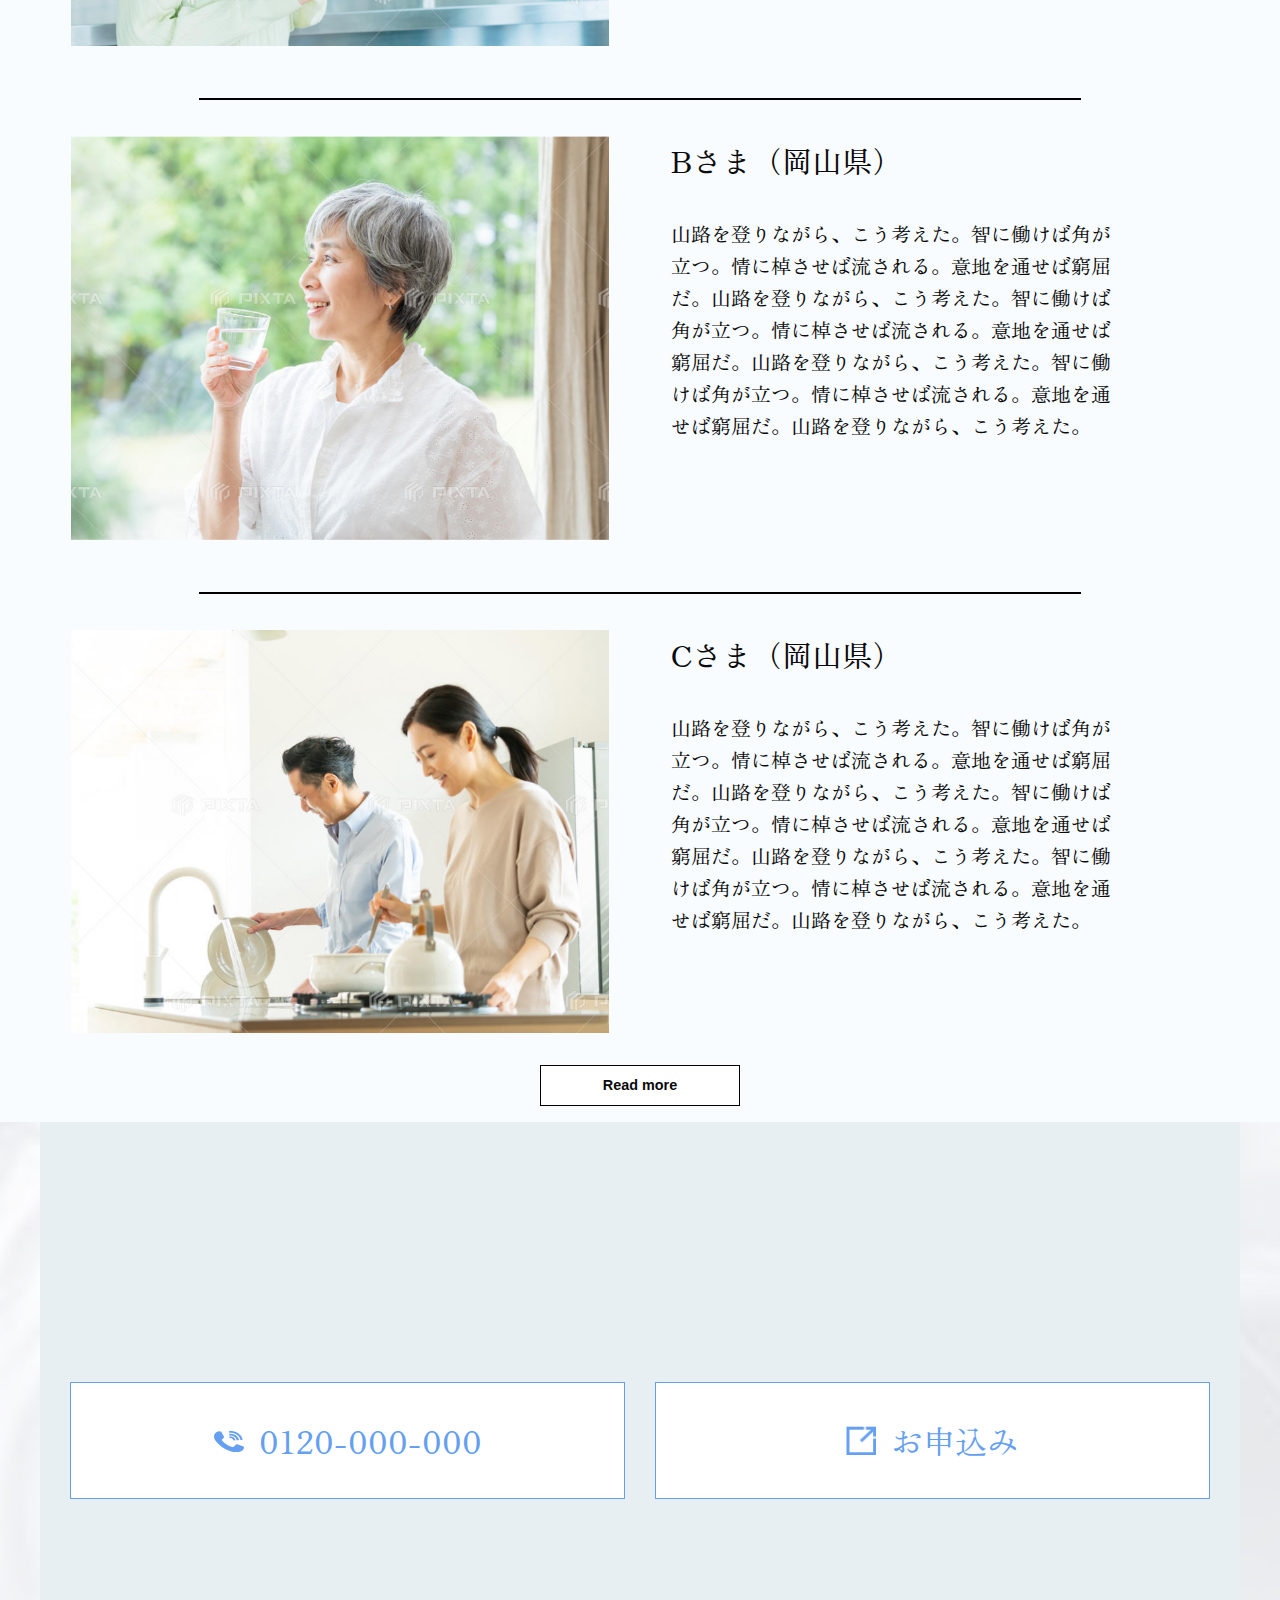
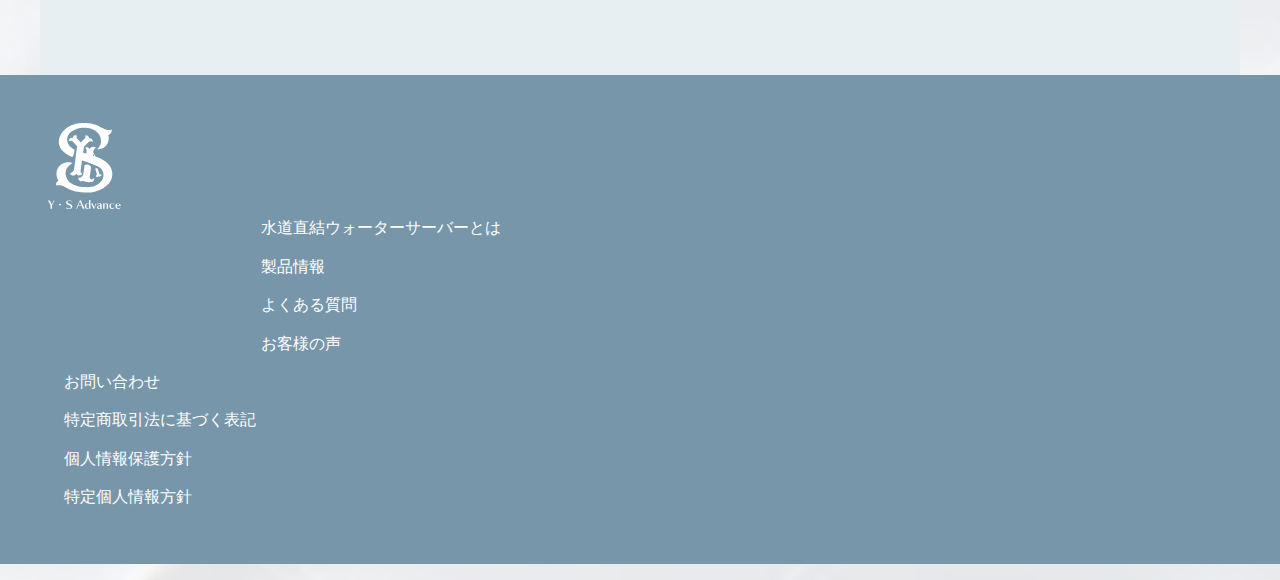
==== commit 52b6199e: "変更" ====
--- a/voice-detail.html
+++ b/voice-detail.html
@@ -65,7 +65,9 @@
 
     <!-- ここからメイン -->
 
-    <div class="grid-x grid-padding-x grid-container kazoku">
+    <div class="grid-x grid-padding-x grid-container kazoku full">
+        <div class="grid-x grid-padding-x grid-container kazoku">
+
         <div class="large-6 medium-6 cell">
             <div class="primary callout">
                 <img src="img/voice_kazoku.jpg" alt="">
@@ -78,7 +80,8 @@
                     <li class="kazoku__item"><span>ご使用中のウォーターサーバー</span><span>Y’s Advance ウォーターサーバー</span></li>
                 </ul>
             </div>
-    </div>
+    </div>    </div>
+
 
     
 
--- a/css/voice-detail.css
+++ b/css/voice-detail.css
@@ -847,6 +847,6 @@
     font-size: 64px;
 }
 
-.customer p{
-    padding-bottom: 97px;
-}
+.grid-x.grid-padding-x.grid-container.kazoku {
+    margin: auto;
+}
